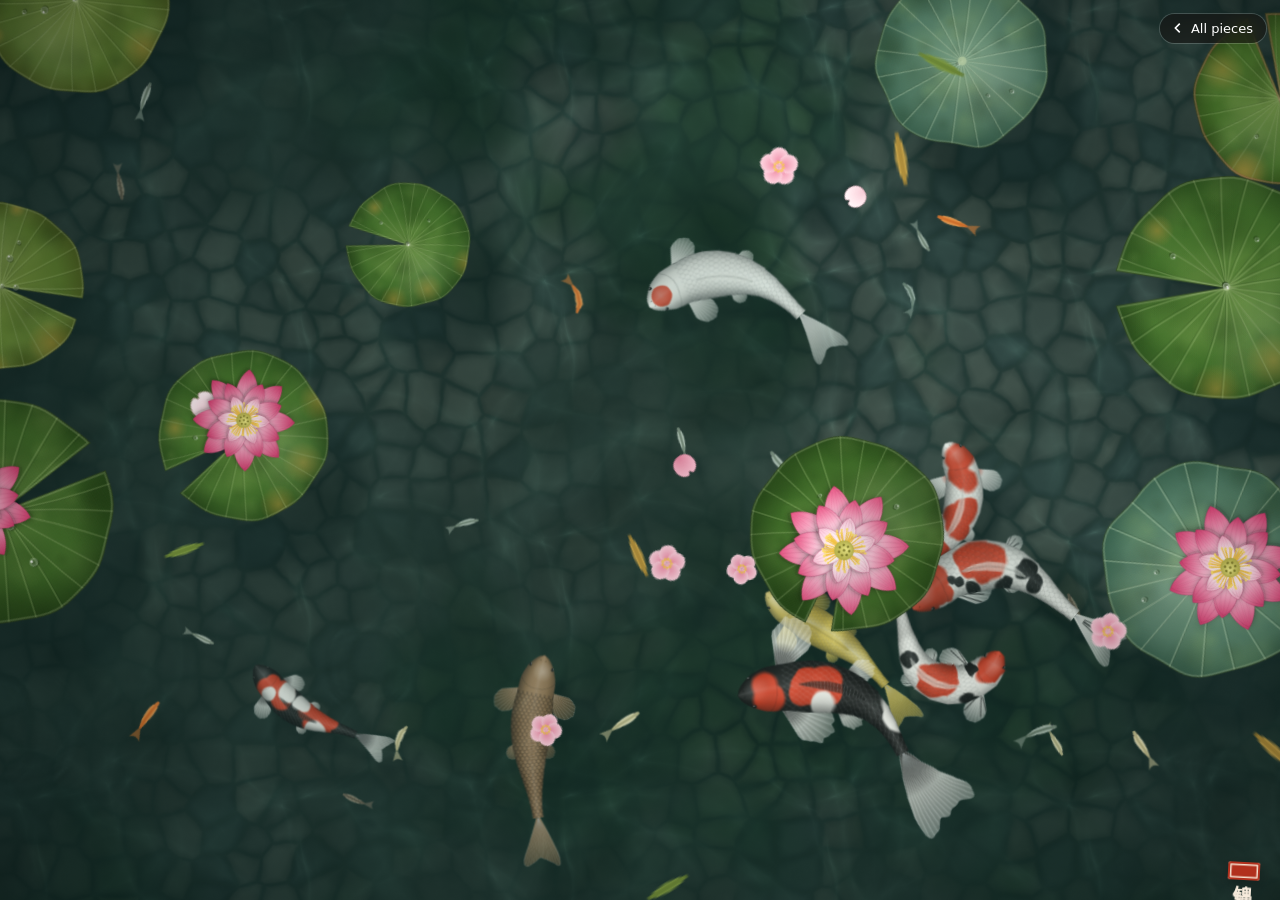
==== koi-pond/index.html @ 84ed0207 "Added koi pond Added in generated koi fish pond" ====
<!doctype html>
<html lang="en" data-style="real">
<head>
<meta charset="utf-8">
<meta name="viewport" content="width=device-width, initial-scale=1, viewport-fit=cover">
<meta name="theme-color" content="#0b2624">
<meta name="description" content="A procedurally generated, interactive top-down Chinese koi pond. Tap to feed the fish.">
<title>Koi Pond 锦鲤池</title>
<style>
  :root{
    --ui-bg: rgb(10 24 24 / .58);
    --ui-fg: #eef3ee;
    --ui-dim: rgb(238 243 238 / .62);
    --ui-line: rgb(255 255 255 / .14);
    --ui-chip: rgb(255 255 255 / .08);
    --accent: #e8573a;
    color-scheme: dark;
  }
  :root[data-style="ink"]{
    --ui-bg: rgb(246 239 224 / .74);
    --ui-fg: #2a2420;
    --ui-dim: rgb(42 36 32 / .6);
    --ui-line: rgb(60 40 20 / .18);
    --ui-chip: rgb(60 40 20 / .07);
    --accent: #b8321f;
    color-scheme: light;
  }
  *{ box-sizing:border-box; }
  html,body{ margin:0; height:100%; overflow:hidden; background:#0b2624; overscroll-behavior:none; }
  :root[data-style="ink"] body{ background:#efe7d6; }
  body{
    font:14px/1.4 ui-sans-serif, system-ui, -apple-system, "Segoe UI", Roboto, "Helvetica Neue", sans-serif;
    color:var(--ui-fg); -webkit-tap-highlight-color:transparent; user-select:none; -webkit-user-select:none;
  }
  #pond{ position:fixed; inset:0; width:100%; height:100%; display:block; touch-action:none; cursor:crosshair; }

  /* panel */
  #panel{
    position:fixed; z-index:3;
    right:max(16px, env(safe-area-inset-right)); bottom:calc(max(20px, env(safe-area-inset-bottom)) + 76px);
    width:min(300px, calc(100vw - 32px)); max-height:calc(100dvh - 120px); overflow:auto;
    padding:14px 16px 12px; border-radius:18px; border:1px solid var(--ui-line);
    background:var(--ui-bg); color:var(--ui-fg);
    backdrop-filter:blur(18px) saturate(1.3); -webkit-backdrop-filter:blur(18px) saturate(1.3);
    box-shadow:0 12px 40px rgb(0 0 0 / .28);
    transform-origin:bottom right; transition:opacity .25s, transform .25s, visibility 0s;
  }
  #panel:not(.open){ opacity:0; transform:translateY(10px) scale(.97); visibility:hidden; pointer-events:none; transition:opacity .25s, transform .25s, visibility 0s .25s; }
  @media (max-width:560px){
    #panel{ left:12px; right:12px; width:auto; bottom:calc(max(16px, env(safe-area-inset-bottom)) + 72px); }
  }
  .head{ display:flex; align-items:center; justify-content:space-between; margin-bottom:10px; }
  .title b{ font:600 18px/1 "Songti SC","STSong","Noto Serif SC","Noto Serif CJK SC",serif; letter-spacing:.08em; margin-right:8px; }
  .title span{ color:var(--ui-dim); font-size:12px; letter-spacing:.04em; text-transform:uppercase; }
  .x{ border:0; background:none; color:var(--ui-dim); font-size:22px; line-height:1; cursor:pointer; padding:4px 6px; }
  .seg{ display:grid; grid-template-columns:1fr 1fr; gap:4px; padding:3px; border-radius:11px; background:var(--ui-chip); margin-bottom:12px; }
  .seg button{ border:0; border-radius:8px; padding:7px 0; background:none; color:var(--ui-fg); font:inherit; font-weight:500; cursor:pointer; opacity:.7; }
  .seg button[aria-pressed="true"]{ background:var(--accent); color:#fff; opacity:1; }
  .rows label{ display:grid; grid-template-columns:1fr auto; align-items:center; column-gap:8px; margin:2px 0 8px; }
  .rows output{ font-variant-numeric:tabular-nums; color:var(--ui-dim); font-size:12px; }
  .rows input{ grid-column:1 / -1; width:100%; margin:4px 0 0; accent-color:var(--accent); height:22px; }
  .toggle{ display:flex; align-items:center; gap:8px; margin:4px 0 12px; cursor:pointer; }
  .toggle input{ accent-color:var(--accent); width:16px; height:16px; }
  .actions{ display:grid; grid-template-columns:repeat(3,1fr); gap:6px; }
  .actions button{ border:1px solid var(--ui-line); background:var(--ui-chip); color:var(--ui-fg); font:inherit; font-size:12.5px; border-radius:9px; padding:8px 4px; cursor:pointer; }
  .actions button:hover{ border-color:var(--accent); }
  .tip{ margin:10px 0 0; color:var(--ui-dim); font-size:12px; text-align:center; }

  /* hint */
  #hint{
    position:fixed; z-index:2; left:50%; top:max(18px, env(safe-area-inset-top)); transform:translateX(-50%);
    padding:9px 16px; border-radius:999px; background:var(--ui-bg); color:var(--ui-fg); border:1px solid var(--ui-line);
    backdrop-filter:blur(12px); -webkit-backdrop-filter:blur(12px); pointer-events:none; white-space:nowrap;
    font-size:13px; letter-spacing:.02em; transition:opacity 1.2s, transform 1.2s;
  }
  #hint.gone{ opacity:0; transform:translate(-50%,-8px); }

  /* seal stamp — doubles as the controls button */
  .seal{
    position:fixed; z-index:3; right:max(20px, env(safe-area-inset-right)); bottom:max(20px, env(safe-area-inset-bottom));
    writing-mode:vertical-rl; font:600 19px/1.05 "Songti SC","STSong","Noto Serif SC","Noto Serif CJK SC",serif;
    color:#f6eadb; background:#b1301d; padding:8px 6px; border:0; border-radius:3px; letter-spacing:.06em; cursor:pointer;
    box-shadow:inset 0 0 0 2px #b1301d, inset 0 0 0 3.5px #f2dccb, 0 4px 14px rgb(0 0 0 / .25);
    transform:rotate(3deg); transition:transform .25s, opacity .5s, box-shadow .25s;
  }
  .seal::before{ content:""; position:absolute; inset:-10px; }   /* larger tap target */
  .seal:hover{ transform:rotate(3deg) scale(1.06); }
  .seal:active{ transform:rotate(3deg) scale(.96); }
  .seal[aria-expanded="true"]{ transform:rotate(0deg) scale(1.04); box-shadow:inset 0 0 0 2px #b1301d, inset 0 0 0 3.5px #f2dccb, 0 0 0 3px rgb(242 220 203 / .35), 0 4px 14px rgb(0 0 0 / .3); }
  .seal:focus-visible{ outline:2px solid #f2dccb; outline-offset:4px; }
  :root[data-style="ink"] .seal{ box-shadow:inset 0 0 0 2px #b1301d, inset 0 0 0 3.5px #f2dccb, 0 2px 6px rgb(60 30 10 / .18); }
  body.zen:not(.awake) .seal{ opacity:.55; }
  @media (max-width:560px){ .seal{ right:max(16px, env(safe-area-inset-right)); bottom:max(16px, env(safe-area-inset-bottom)); } }
  .nogl{ position:fixed; inset:0; display:grid; place-items:center; padding:24px; text-align:center; color:#eef3ee; }
  @media (pointer: coarse){ .tip .keys{ display:none; } }
  @media (prefers-reduced-motion: reduce){ #panel, #hint{ transition:none; } }
</style>

<style>
.home-link{position:fixed;z-index:2147483000;top:calc(14px + env(safe-area-inset-top,0px));right:calc(14px + env(safe-area-inset-right,0px));
display:inline-flex;align-items:center;gap:6px;padding:7px 13px 8px 11px;border-radius:999px;font:500 13px/1 system-ui,-apple-system,"Segoe UI",sans-serif;
color:#fff;background:rgba(20,18,16,.55);-webkit-backdrop-filter:blur(8px);backdrop-filter:blur(8px);text-decoration:none;
box-shadow:0 0 0 1px rgba(255,255,255,.18);transition:opacity .4s,background .2s}
.home-link:hover{background:rgba(20,18,16,.78)}
.home-link:focus-visible{outline:2px solid #fff;outline-offset:2px}
body.zen:not(.awake) .home-link{opacity:0;pointer-events:none}
</style>
</head>
<body>
<a class="home-link" href="../index.html" aria-label="Back to all pieces"><svg width="14" height="14" viewBox="0 0 16 16" fill="none" stroke="currentColor" stroke-width="1.8" aria-hidden="true"><path d="M10 3 5 8l5 5"/></svg>All pieces</a>

<canvas id="pond" aria-label="Animated koi pond. Tap or click the water to feed the fish."></canvas>
<div id="hint" role="status">Tap the water to feed the koi</div>

<button class="seal" id="seal" aria-label="Pond settings" aria-expanded="false" aria-controls="panel" title="Pond settings">锦鲤</button>

<section id="panel" aria-label="Pond controls">
  <div class="head">
    <div class="title"><b>锦鲤池</b><span>Koi Pond</span></div>
    <button class="x" id="close" aria-label="Close settings">×</button>
  </div>
  <div class="seg" role="group" aria-label="Art style">
    <button data-style="real" aria-pressed="true">Realistic</button>
    <button data-style="ink" aria-pressed="false">Ink wash</button>
  </div>
  <div class="rows">
    <label><span>Koi</span><output id="o-koi"></output><input type="range" id="koi" min="1" max="20" step="1"></label>
    <label><span>Small fish</span><output id="o-fish"></output><input type="range" id="fish" min="0" max="60" step="1"></label>
    <label><span>Lily pads</span><output id="o-pads"></output><input type="range" id="pads" min="0" max="30" step="1"></label>
    <label><span>Lotus flowers</span><output id="o-lotus"></output><input type="range" id="lotus" min="0" max="12" step="1"></label>
    <label><span>Petals &amp; leaves</span><output id="o-petals"></output><input type="range" id="petals" min="0" max="50" step="1"></label>
  </div>
  <label class="toggle"><input type="checkbox" id="autofeed"><span>Auto-feed (display mode)</span></label>
  <div class="actions">
    <button id="reseed">New pond</button>
    <button id="full">Fullscreen</button>
    <button id="zen">Hide UI</button>
  </div>
  <p class="tip">Tap the water to feed · drag to scatter<span class="keys"> · keys: H hide, F fullscreen, S style</span></p>
</section>

<script type="module">
'use strict';
/* =====================================================================
   Koi Pond — procedural top-down koi pond.
   Rendering: WebGL2 (fish layer + surface layer FBOs, composited by a
   water shader with refraction, caustics, shadows and specular).
   All textures (koi skins, fins, lily pads, lotus, petals, food) are
   painted procedurally into a 2D canvas atlas at start-up — no external assets.
   ===================================================================== */

const TAU = Math.PI * 2;
const clamp = (v, a, b) => v < a ? a : v > b ? b : v;
const lerp = (a, b, t) => a + (b - a) * t;
const rnd = (a = 1, b) => b === undefined ? Math.random() * a : a + Math.random() * (b - a);
const rint = n => (Math.random() * n) | 0;
const wrapA = a => { a = (a + Math.PI) % TAU; if (a < 0) a += TAU; return a - Math.PI; };
function mulberry32(a) { return function () { a |= 0; a = a + 0x6D2B79F5 | 0; let t = Math.imul(a ^ a >>> 15, 1 | a); t = t + Math.imul(t ^ t >>> 7, 61 | t) ^ t; return ((t ^ t >>> 14) >>> 0) / 4294967296; }; }
const hexRgb = h => { h = h.replace('#', ''); return [parseInt(h.slice(0, 2), 16), parseInt(h.slice(2, 4), 16), parseInt(h.slice(4, 6), 16)]; };
const rgba = (h, a) => { const [r, g, b] = hexRgb(h); return `rgba(${r},${g},${b},${a})`; };
const shade = (h, f) => '#' + hexRgb(h).map(v => Math.round(clamp(f >= 0 ? v + (255 - v) * f : v * (1 + f), 0, 255)).toString(16).padStart(2, '0')).join('');

/* ---------------- settings ---------------- */
const KEY = 'koi-pond-v1';
const small = Math.min(innerWidth, innerHeight) < 640;
const defaults = { style: 'real', koi: small ? 5 : 8, fish: small ? 10 : 18, pads: small ? 6 : 10, lotus: small ? 2 : 4, petals: small ? 8 : 14, autofeed: false };
let S = { ...defaults };
try { Object.assign(S, JSON.parse(localStorage.getItem(KEY) || '{}')); } catch (e) {}
const save = () => { try { localStorage.setItem(KEY, JSON.stringify(S)); } catch (e) {} };
let pondSeed = (Math.random() * 1e9) | 0;

/* ---------------- WebGL2 ---------------- */
const canvas = document.getElementById('pond');
const gl = canvas.getContext('webgl2', { antialias: false, alpha: false, depth: false, stencil: false, premultipliedAlpha: false, powerPreference: 'high-performance' });
if (!gl) {
  document.body.insertAdjacentHTML('beforeend', '<div class="nogl">This koi pond needs WebGL2.<br>Please open it in a recent Chrome, Edge, Firefox or Safari.</div>');
  throw new Error('WebGL2 unavailable');
}
canvas.addEventListener('webglcontextlost', e => e.preventDefault());
canvas.addEventListener('webglcontextrestored', () => location.reload());

/* ---------------- world ---------------- */
let W = innerWidth, H = innerHeight, baseLen = 120, uScale = 1;
function computeScale() { const m = Math.min(W, H); baseLen = clamp(m * 0.19, 64, 250); uScale = clamp(m / 900, 0.45, 1.6); }
computeScale();

/* =====================================================================
   TEXTURE ATLAS (procedural painting)
   ===================================================================== */
const AT = 2048;
const atlasCv = document.createElement('canvas'); atlasCv.width = AT; atlasCv.height = AT;
const actx = atlasCv.getContext('2d');
let atlasDirty = true;
let shX = 0, shY = 0, shH = 0;
function alloc(w, h) {
  const P = 4;
  if (shX + w + P * 2 > AT) { shX = 0; shY += shH; shH = 0; }
  const r = { x: shX + P, y: shY + P, w, h };
  shX += w + P * 2; shH = Math.max(shH, h + P * 2);
  r.u0 = r.x / AT; r.v0 = r.y / AT; r.u1 = (r.x + w) / AT; r.v1 = (r.y + h) / AT;
  return r;
}
const BW = 320, BH = 100, PADX = 8, LEN = 304, HALF = 40, CY = 50;   // koi body texture
const TW = 160, TH = 120;   // tail
const PW = 80, PH = 80;     // pectoral
const DW = 160, DH = 40;    // dorsal
const MW = 64, MH = 20;     // small fish
const PAD = 256, LOT = 192, FOOD = 24, PET = 32;
const MAXKOI = 20;
const SL = { koi: [], minnow: [], pad: [], lotus: [], food: [], petal: [] };
for (let i = 0; i < MAXKOI; i++) SL.koi.push({ body: alloc(BW, BH) });
for (let i = 0; i < MAXKOI; i++) SL.koi[i].tail = alloc(TW, TH);
for (let i = 0; i < MAXKOI; i++) SL.koi[i].pec = alloc(PW, PH);
for (let i = 0; i < MAXKOI; i++) SL.koi[i].dorsal = alloc(DW, DH);
for (let i = 0; i < 6; i++) SL.pad.push(alloc(PAD, PAD));
for (let i = 0; i < 3; i++) SL.lotus.push(alloc(LOT, LOT));
for (let i = 0; i < 4; i++) SL.minnow.push(alloc(MW, MH));
for (let i = 0; i < 3; i++) SL.food.push(alloc(FOOD, FOOD));
for (let i = 0; i < 5; i++) SL.petal.push(alloc(PET, PET));

function tmp(w, h) { const c = document.createElement('canvas'); c.width = w; c.height = h; return [c, c.getContext('2d')]; }
function put(slot, c) { actx.clearRect(slot.x - 3, slot.y - 3, slot.w + 6, slot.h + 6); actx.drawImage(c, slot.x, slot.y); atlasDirty = true; }

/* ---- palettes ---- */
const COL = { white: '#f3eee5', hi: '#d6361a', hi2: '#e2522a', sumi: '#1a1715', gold: '#eaa92c', plat: '#e4e3dc', asagi: '#7893a8', chagoi: '#8a6742', yellow: '#efc843', orange: '#ec7f26' };
const INKC = { white: '#fffdf8', hi: '#c2361f', hi2: '#cd4c27', sumi: '#2a2624', gold: '#d29a3c', plat: '#fcf9f2', asagi: '#8b9aa5', chagoi: '#9a7a56', yellow: '#d9b54c', orange: '#d0752f' };

/* ---- koi body silhouette (top-down) ---- */
function hwProfile(u) {
  if (u <= 0) return 0; if (u >= 1) return 0.26;
  if (u < 0.2) { const t = u / 0.2; return 0.88 * Math.pow(Math.sin(t * Math.PI / 2), 0.62); }
  if (u < 0.38) { const t = (u - 0.2) / 0.18; return 0.88 + 0.12 * (t * t * (3 - 2 * t)); }
  const t = (u - 0.38) / 0.62; return 0.26 + 0.74 * Math.pow(0.5 + 0.5 * Math.cos(Math.PI * t), 0.95);
}
const BODY_PATH = (() => {
  const p = new Path2D(), n = 72;
  for (let i = 0; i <= n; i++) { const u = i / n, x = PADX + u * LEN, y = CY - hwProfile(u) * HALF; i ? p.lineTo(x, y) : p.moveTo(x, y); }
  for (let i = n; i >= 0; i--) { const u = i / n; p.lineTo(PADX + u * LEN, CY + hwProfile(u) * HALF); }
  p.closePath(); return p;
})();
const BODY_OUTLINE = (() => {   // open outline (no line across the tail root)
  const p = new Path2D(), n = 72;
  for (const s of [-1, 1]) for (let i = 0; i <= n * 0.97; i++) { const u = i / n, x = PADX + u * LEN, y = CY + s * hwProfile(u) * HALF; i ? p.lineTo(x, y) : p.moveTo(x, y); }
  return p;
})();

/* ---- koi varieties ---- */
function stepPatches(d, color, nMin, nMax) {
  const n = nMin + rint(nMax - nMin + 1);
  let u = rnd(0.02, 0.12);
  for (let i = 0; i < n; i++) {
    const len = rnd(0.12, 0.3), u1 = Math.min(0.92, u + len);
    if (u1 - u < 0.08) break;
    const vs = rnd(0.25, 0.75), cnt = Math.max(3, Math.round((u1 - u) * 45)), circles = [];
    for (let j = 0; j < cnt; j++) circles.push({ u: rnd(u + 0.03, u1 - 0.03), v: rnd(-vs, vs), r: rnd(0.05, 0.095) });
    d.patches.push({ c: color, edge: rnd(0.7, 0.86), circles });
    u = u1 + rnd(0.04, 0.15); if (u > 0.85) break;
  }
}
function spots(d, color, n, rMin, rMax, u0 = 0.22, u1 = 0.88) {
  for (let i = 0; i < n; i++) {
    const cu = rnd(u0, u1), cv = rnd(-0.8, 0.8), circles = [], k = 2 + rint(3);
    for (let j = 0; j < k; j++) circles.push({ u: cu + rnd(-0.03, 0.03), v: cv + rnd(-0.2, 0.2), r: rnd(rMin, rMax) });
    d.patches.push({ c: color, edge: 0.76, circles });
  }
}
const VARIETIES = [
  ['Kohaku', 5, d => { d.base = 'white'; stepPatches(d, 'hi', 2, 4); }],
  ['Taisho Sanke', 3.5, d => { d.base = 'white'; stepPatches(d, 'hi', 2, 3); spots(d, 'sumi', 3 + rint(4), 0.025, 0.05); d.fin.stripes = true; }],
  ['Showa', 3, d => { d.base = 'sumi'; stepPatches(d, 'hi', 2, 3); spots(d, 'white', 2 + rint(3), 0.045, 0.085); d.fin = { c: 'white', moto: true }; }],
  ['Tancho', 1.2, d => { d.base = 'white'; d.patches.push({ c: 'hi', edge: 0.9, circles: [{ u: 0.1, v: 0, r: rnd(0.06, 0.075) }] }); }],
  ['Ogon', 1.5, d => { d.base = 'gold'; d.metallic = true; d.fin.c = 'gold'; }],
  ['Platinum Ogon', 1.2, d => { d.base = 'plat'; d.metallic = true; d.fin.c = 'plat'; }],
  ['Yamabuki', 1, d => { d.base = 'yellow'; d.metallic = true; d.fin.c = 'yellow'; }],
  ['Asagi', 1.2, d => {
    d.base = 'asagi'; d.scales = 'net'; d.fin.c = 'hi';
    for (const s of [-1, 1]) d.patches.push({ c: 'hi', edge: 0.7, circles: Array.from({ length: 9 }, () => ({ u: rnd(0.15, 0.9), v: s * rnd(0.9, 1.15), r: rnd(0.04, 0.07) })).concat([{ u: 0.08, v: s * 0.85, r: 0.05 }]) });
  }],
  ['Chagoi', 1, d => { d.base = 'chagoi'; d.scales = 'net'; d.fin.c = 'chagoi'; }],
  ['Kujaku', 1.2, d => { d.base = 'plat'; d.metallic = true; d.scales = 'net'; stepPatches(d, 'orange', 2, 3); d.fin.c = 'plat'; }],
  ['Benigoi', 0.8, d => { d.base = 'hi2'; d.fin.c = 'hi2'; }],
  ['Shiro Utsuri', 0.8, d => { d.base = 'sumi'; spots(d, 'white', 4 + rint(3), 0.06, 0.1, 0.05, 0.9); d.fin = { c: 'white', moto: true }; }],
  ['Hi Utsuri', 0.7, d => { d.base = 'sumi'; spots(d, 'hi2', 4 + rint(3), 0.06, 0.1, 0.05, 0.9); d.fin = { c: 'hi2', moto: true }; }],
  ['Kumonryu', 0.6, d => { d.base = 'sumi'; d.scales = 'doitsu'; spots(d, 'white', 5, 0.05, 0.09, 0.05, 0.9); d.fin = { c: 'white', moto: true }; }],
  ['Ochiba', 0.6, d => { d.base = 'asagi'; d.scales = 'net'; spots(d, 'chagoi', 3, 0.06, 0.09, 0.1, 0.85); d.fin.c = 'asagi'; }],
];
function makeDesc() {
  const total = VARIETIES.reduce((s, v) => s + v[1], 0);
  let r = Math.random() * total, vt = VARIETIES[0];
  for (const v of VARIETIES) { r -= v[1]; if (r <= 0) { vt = v; break; } }
  const d = { name: vt[0], base: 'white', patches: [], scales: 'normal', metallic: false, fin: { c: 'white' }, butterfly: Math.random() < 0.22, seed: (Math.random() * 1e9) | 0 };
  vt[2](d);
  if (d.scales === 'normal' && Math.random() < 0.18) d.scales = 'doitsu';
  // tail root colour follows the patch nearest the tail
  for (const p of d.patches) if (p.c !== 'white' && p.circles.some(c => c.u > 0.86)) d.fin.root = p.c;
  return d;
}

/* ---- koi painters ---- */
function drawPatches(x, d, C, ink) {
  for (const p of d.patches) {
    const col = C[p.c];
    for (const c of p.circles) {
      const cx = PADX + c.u * LEN, cy = CY + c.v * HALF, r = c.r * LEN;
      const g = x.createRadialGradient(cx, cy, 0, cx, cy, r);
      if (!ink) { g.addColorStop(0, col); g.addColorStop(p.edge, col); g.addColorStop(1, rgba(col, 0)); }
      else { g.addColorStop(0, rgba(col, 0.9)); g.addColorStop(0.55, rgba(col, 0.78)); g.addColorStop(1, rgba(col, 0)); }
      x.fillStyle = g; x.beginPath(); x.arc(cx, cy, r, 0, TAU); x.fill();
    }
    if (!ink && p.c !== 'white') {   // inner depth of colour
      for (const c of p.circles) {
        const cx = PADX + c.u * LEN, cy = CY + c.v * HALF, r = c.r * LEN * 0.6;
        const g = x.createRadialGradient(cx, cy, 0, cx, cy, r);
        g.addColorStop(0, rgba(shade(col, -0.12), 0.35)); g.addColorStop(1, rgba(shade(col, -0.12), 0));
        x.fillStyle = g; x.beginPath(); x.arc(cx, cy, r, 0, TAU); x.fill();
      }
    }
  }
}
function drawScales(x, d, rng) {
  const s = 8.6;
  if (d.scales === 'doitsu') {
    for (let u = 0.27; u < 0.9; u += 0.058) {
      const px = PADX + u * LEN, hw = hwProfile(u) * HALF;
      for (const vy of [0, -0.72, 0.72]) {
        const r = vy ? 4.5 : 6.5;
        x.beginPath(); x.ellipse(px, CY + vy * hw, r * 1.15, r * 0.85, 0, 0, TAU);
        x.fillStyle = 'rgba(255,255,255,.07)'; x.fill();
        x.lineWidth = 1.1; x.strokeStyle = 'rgba(0,0,0,.28)'; x.stroke();
      }
    }
    return;
  }
  const net = d.scales === 'net';
  let col = 0;
  for (let px = PADX + 0.24 * LEN; px < PADX + LEN + s; px += s * 0.72, col++) {
    const off = (col & 1) * s * 0.5;
    for (let py = CY - HALF - s + off; py < CY + HALF + s; py += s) {
      if (net) {
        x.lineWidth = 2.2; x.strokeStyle = d.base === 'chagoi' ? 'rgba(40,22,8,.32)' : 'rgba(18,32,48,.42)';
      } else { x.lineWidth = 0.9; x.strokeStyle = d.base === 'sumi' ? 'rgba(255,255,255,.08)' : 'rgba(0,0,0,.13)'; }
      x.beginPath(); x.arc(px, py, s * 0.62, -Math.PI * 0.55, Math.PI * 0.55); x.stroke();
      x.lineWidth = 0.8; x.strokeStyle = d.metallic ? 'rgba(255,255,255,.3)' : 'rgba(255,255,255,.14)';
      x.beginPath(); x.arc(px - 1.3, py, s * 0.6, -1.25, -0.15); x.stroke();
    }
  }
}
function shadeColumns(x, ink) {
  for (let px = 0; px < BW; px += 2) {
    const u = clamp((px - PADX) / LEN, 0.001, 1), hw = Math.max(1, hwProfile(u) * HALF);
    const g = x.createLinearGradient(0, CY - hw, 0, CY + hw);
    if (!ink) {
      g.addColorStop(0, 'rgba(0,0,0,.36)'); g.addColorStop(0.18, 'rgba(0,0,0,.1)');
      g.addColorStop(0.4, 'rgba(255,255,255,.07)'); g.addColorStop(0.48, 'rgba(255,255,255,.13)'); g.addColorStop(0.58, 'rgba(255,255,255,.05)');
      g.addColorStop(0.8, 'rgba(0,0,0,.14)'); g.addColorStop(1, 'rgba(0,0,0,.5)');
    } else {
      g.addColorStop(0, 'rgba(60,50,40,.2)'); g.addColorStop(0.22, 'rgba(60,50,40,0)'); g.addColorStop(0.78, 'rgba(60,50,40,0)'); g.addColorStop(1, 'rgba(60,50,40,.24)');
    }
    x.fillStyle = g; x.fillRect(px, CY - hw, 2, hw * 2);
  }
}
function paintBody(d, ink) {
  const [c, x] = tmp(BW, BH), C = ink ? INKC : COL, base = C[d.base], rng = mulberry32(d.seed);
  if (d.metallic && !ink) {
    const g = x.createLinearGradient(PADX, 0, PADX + LEN, 0);
    g.addColorStop(0, shade(base, 0.28)); g.addColorStop(0.35, base); g.addColorStop(0.7, shade(base, 0.12)); g.addColorStop(1, shade(base, -0.12));
    x.fillStyle = g;
  } else x.fillStyle = base;
  x.fillRect(0, 0, BW, BH);
  if (ink && d.base === 'sumi') {   // ink wash variation in black koi
    for (let i = 0; i < 16; i++) {
      const cx = rng() * BW, cy = CY + (rng() - 0.5) * 40, r = 10 + rng() * 26, g = x.createRadialGradient(cx, cy, 0, cx, cy, r);
      g.addColorStop(0, 'rgba(110,100,92,.32)'); g.addColorStop(1, 'rgba(110,100,92,0)'); x.fillStyle = g; x.fillRect(cx - r, cy - r, r * 2, r * 2);
    }
  }
  drawPatches(x, d, C, ink);
  if (!ink) drawScales(x, d, rng);
  else {   // sparse brush scales
    x.lineWidth = 0.9;
    for (let u = 0.3; u < 0.86; u += 0.05) for (let v = -0.5; v <= 0.5; v += 0.33) {
      if (rng() < 0.45) continue;
      const px = PADX + u * LEN, py = CY + (v + ((u * 20 | 0) & 1) * 0.16) * hwProfile(u) * HALF;
      x.strokeStyle = d.base === 'sumi' ? 'rgba(255,250,240,.16)' : 'rgba(35,30,28,.26)';
      x.beginPath(); x.arc(px, py, 4.6, -1.5, 1.5); x.stroke();
    }
    for (let i = 0; i < 260; i++) {   // pigment granulation
      x.fillStyle = `rgba(30,24,20,${0.03 + rng() * 0.05})`; x.fillRect(PADX + rng() * LEN, CY + (rng() - 0.5) * 70, 1, 1);
    }
  }
  shadeColumns(x, ink);
  // head details
  const hx = PADX + 0.1 * LEN;
  if (!ink) {
    let g = x.createRadialGradient(hx, CY - 5, 0, hx, CY - 5, 20);
    g.addColorStop(0, `rgba(255,255,255,${d.base === 'sumi' ? 0.14 : 0.26})`); g.addColorStop(1, 'rgba(255,255,255,0)');
    x.fillStyle = g; x.fillRect(hx - 22, CY - 27, 44, 44);
    if (d.metallic) {
      g = x.createLinearGradient(0, CY - 16, 0, CY + 16);
      g.addColorStop(0, 'rgba(255,255,255,0)'); g.addColorStop(0.42, 'rgba(255,255,255,.28)'); g.addColorStop(0.5, 'rgba(255,255,255,.4)'); g.addColorStop(0.58, 'rgba(255,255,255,.2)'); g.addColorStop(1, 'rgba(255,255,255,0)');
      x.fillStyle = g; x.fillRect(PADX + 0.05 * LEN, CY - 16, 0.75 * LEN, 32);
    }
    x.strokeStyle = 'rgba(0,0,0,.2)'; x.lineWidth = 1.3;
    x.beginPath(); x.ellipse(PADX + 0.135 * LEN, CY, 0.075 * LEN, hwProfile(0.21) * HALF * 0.98, 0, -1.25, 1.25); x.stroke();
    x.fillStyle = 'rgba(0,0,0,.35)';
    for (const s of [-1, 1]) { x.beginPath(); x.ellipse(PADX + 0.035 * LEN, CY + s * 5, 1.4, 1.1, 0, 0, TAU); x.fill(); }
  } else {
    x.strokeStyle = d.base === 'sumi' ? 'rgba(255,250,240,.35)' : 'rgba(30,25,22,.6)'; x.lineWidth = 1.5;
    x.beginPath(); x.ellipse(PADX + 0.135 * LEN, CY, 0.075 * LEN, hwProfile(0.21) * HALF * 0.95, 0, -1.1, 1.1); x.stroke();
  }
  // mask to silhouette
  x.globalCompositeOperation = 'destination-in'; x.fillStyle = '#000'; x.fill(BODY_PATH);
  x.globalCompositeOperation = 'source-atop';
  x.lineJoin = 'round';
  if (!ink) { x.strokeStyle = 'rgba(0,0,0,.32)'; x.lineWidth = 2; x.stroke(BODY_OUTLINE); }
  x.globalCompositeOperation = 'source-over';
  if (ink) { x.strokeStyle = 'rgba(28,23,20,.85)'; x.lineWidth = 2.3; x.stroke(BODY_OUTLINE); x.strokeStyle = 'rgba(28,23,20,.25)'; x.lineWidth = 4; x.stroke(BODY_OUTLINE); }
  // eyes
  const eu = 0.075, ex = PADX + eu * LEN, ey = hwProfile(eu) * HALF - 2.4;
  for (const s of [-1, 1]) {
    x.fillStyle = ink ? '#1c1816' : '#120f0d';
    x.beginPath(); x.ellipse(ex, CY + s * ey, ink ? 2.4 : 3.3, ink ? 2.4 : 2.5, 0, 0, TAU); x.fill();
    if (!ink) { x.fillStyle = 'rgba(255,255,255,.75)'; x.beginPath(); x.arc(ex - 1, CY + s * ey - 0.8, 0.85, 0, TAU); x.fill(); }
  }
  return c;
}
function fanPath(rx, ry, len, halfAng, fork, ruffle, seed, paddle) {
  const p = new Path2D(), n = 48, ph = (seed % 1000) / 100;
  p.moveTo(rx, ry - 5);
  for (let i = 0; i <= n; i++) {
    const a = -halfAng + 2 * halfAng * i / n, s = Math.abs(a) / halfAng;
    let R = paddle ? len * (1 - 0.38 * s * s) : len * (1 - fork + fork * Math.pow(s, 1.3)) * (1 - 0.28 * Math.pow(s, 10));
    R *= 1 + ruffle * Math.sin(a * 23 + ph) + ruffle * 0.6 * Math.sin(a * 41 + ph * 2);
    p.lineTo(rx + Math.cos(a) * R, ry + Math.sin(a) * R);
  }
  p.lineTo(rx, ry + 5); p.closePath(); return p;
}
function paintFin(x, path, rx, ry, len, halfAng, d, ink, rays, rng) {
  const C = ink ? INKC : COL, fin = d.fin, col = C[fin.c] || C.white, rootC = fin.root ? C[fin.root] : col;
  if (!ink) {
    const g = x.createRadialGradient(rx, ry, 0, rx, ry, len);
    g.addColorStop(0, rgba(rootC, 0.95)); g.addColorStop(0.3, rgba(col, 0.82)); g.addColorStop(0.75, rgba(col, 0.55)); g.addColorStop(1, rgba(col, 0.34));
    x.fillStyle = g; x.fill(path);
    x.save(); x.clip(path);
    if (fin.moto) {
      const g2 = x.createRadialGradient(rx, ry, 0, rx, ry, len * 0.5);
      g2.addColorStop(0, rgba(COL.sumi, 0.92)); g2.addColorStop(0.6, rgba(COL.sumi, 0.55)); g2.addColorStop(1, rgba(COL.sumi, 0));
      x.fillStyle = g2; x.fillRect(0, 0, x.canvas.width, x.canvas.height);
    }
    for (let i = 0; i < rays; i++) {
      const a = -halfAng * 1.15 + (i + 0.5) / rays * halfAng * 2.3, a2 = a + halfAng / rays;
      x.strokeStyle = 'rgba(255,255,255,.24)'; x.lineWidth = 1.1;
      x.beginPath(); x.moveTo(rx, ry); x.lineTo(rx + Math.cos(a) * len * 1.1, ry + Math.sin(a) * len * 1.1); x.stroke();
      x.strokeStyle = 'rgba(0,0,0,.07)'; x.lineWidth = 2.2;
      x.beginPath(); x.moveTo(rx, ry); x.lineTo(rx + Math.cos(a2) * len * 1.1, ry + Math.sin(a2) * len * 1.1); x.stroke();
    }
    if (fin.stripes) {
      for (let i = 0; i < 4; i++) {
        const a = -halfAng + rng() * halfAng * 2;
        x.strokeStyle = rgba(COL.sumi, 0.72); x.lineWidth = 2.6;
        x.beginPath(); x.moveTo(rx + Math.cos(a) * len * 0.15, ry + Math.sin(a) * len * 0.15); x.lineTo(rx + Math.cos(a) * len * 0.8, ry + Math.sin(a) * len * 0.8); x.stroke();
      }
    }
    x.restore();
    x.strokeStyle = 'rgba(255,255,255,.28)'; x.lineWidth = 1; x.stroke(path);
  } else {
    const tint = (fin.c === 'white' || fin.c === 'plat') ? '#5a524c' : col;
    const g = x.createRadialGradient(rx, ry, 0, rx, ry, len);
    g.addColorStop(0, rgba(fin.root ? C[fin.root] : tint, 0.4)); g.addColorStop(1, rgba(tint, 0.06));
    x.fillStyle = g; x.fill(path);
    x.save(); x.clip(path);
    if (fin.moto) { const g2 = x.createRadialGradient(rx, ry, 0, rx, ry, len * 0.45); g2.addColorStop(0, 'rgba(30,26,24,.85)'); g2.addColorStop(1, 'rgba(30,26,24,0)'); x.fillStyle = g2; x.fillRect(0, 0, x.canvas.width, x.canvas.height); }
    x.strokeStyle = 'rgba(30,25,22,.3)'; x.lineWidth = 0.8;
    for (let i = 0; i < rays; i += 1) {
      if (rng() < 0.35) continue;
      const a = -halfAng + (i + 0.5) / rays * halfAng * 2;
      x.beginPath(); x.moveTo(rx + Math.cos(a) * len * 0.1, ry + Math.sin(a) * len * 0.1); x.lineTo(rx + Math.cos(a) * len * (0.7 + rng() * 0.3), ry + Math.sin(a) * len * (0.7 + rng() * 0.3)); x.stroke();
    }
    x.restore();
    x.strokeStyle = 'rgba(30,25,22,.6)'; x.lineWidth = 1.2; x.stroke(path);
  }
}
function paintKoi(k) {
  const ink = S.style === 'ink', d = k.desc, s = k.slot, rng = mulberry32(d.seed + 7);
  put(s.body, paintBody(d, ink));
  let [c, x] = tmp(TW, TH);
  paintFin(x, fanPath(4, TH / 2, 150, 0.42, d.butterfly ? 0.16 : 0.3, d.butterfly ? 0.035 : 0.012, d.seed, false), 4, TH / 2, 150, 0.42, d, ink, 18, rng);
  put(s.tail, c);
  [c, x] = tmp(PW, PH);
  paintFin(x, fanPath(4, PH / 2, 72, 0.6, 0, d.butterfly ? 0.03 : 0.01, d.seed + 3, true), 4, PH / 2, 72, 0.6, d, ink, 11, rng);
  put(s.pec, c);
  [c, x] = tmp(DW, DH);
  const p = new Path2D();
  p.moveTo(4, 20); p.bezierCurveTo(50, 9, 130, 11, 156, 20); p.bezierCurveTo(130, 29, 50, 31, 4, 20); p.closePath();
  const C = ink ? INKC : COL, fc = C[d.fin.c] || C.white;
  if (!ink) {
    x.fillStyle = rgba(d.base === 'sumi' ? COL.sumi : fc, 0.6); x.fill(p);
    x.save(); x.clip(p); x.strokeStyle = 'rgba(255,255,255,.22)'; x.lineWidth = 1;
    for (let i = 8; i < 156; i += 7) { x.beginPath(); x.moveTo(i, 8); x.lineTo(i + 6, 32); x.stroke(); }
    x.restore(); x.strokeStyle = 'rgba(0,0,0,.3)'; x.lineWidth = 1.4; x.beginPath(); x.moveTo(6, 20); x.lineTo(150, 20); x.stroke();
  } else {
    x.fillStyle = 'rgba(40,34,30,.12)'; x.fill(p);
    x.strokeStyle = 'rgba(30,25,22,.55)'; x.lineWidth = 1.2; x.beginPath(); x.moveTo(6, 20); x.bezierCurveTo(60, 17, 120, 18, 150, 20); x.stroke();
  }
  put(s.dorsal, c);
}

/* ---- small fish ---- */
function paintMinnow(type, ink) {
  const [c, x] = tmp(MW, MH), cy = MH / 2, body = new Path2D(), n = 30;
  for (let i = 0; i <= n; i++) { const u = i / n, hw = 5.4 * Math.pow(Math.sin(Math.PI * (u * 0.9 + 0.04)), 0.7) * (u < 0.3 ? 1 : 1 - (u - 0.3) * 0.5); const px = 2 + u * 44; i ? body.lineTo(px, cy - hw) : body.moveTo(px, cy - hw); }
  for (let i = n; i >= 0; i--) { const u = i / n, hw = 5.4 * Math.pow(Math.sin(Math.PI * (u * 0.9 + 0.04)), 0.7) * (u < 0.3 ? 1 : 1 - (u - 0.3) * 0.5); body.lineTo(2 + u * 44, cy + hw); }
  body.closePath();
  const tail = new Path2D(); tail.moveTo(43, cy); tail.lineTo(62, cy - 7.5); tail.quadraticCurveTo(55, cy, 62, cy + 7.5); tail.closePath();
  const pals = [['#9aa596', '#4c5844', '#d3d9cc'], ['#f07a22', '#d45a14', '#f9b46a'], ['#e3d49c', '#a59a6a', '#f2ead0'], ['#7b6a55', '#3f3326', '#a89a84']];
  const [mid, back, edge] = pals[type];
  if (!ink) {
    x.fillStyle = rgba(mid, 0.55); x.fill(tail);
    const g = x.createLinearGradient(0, cy - 6, 0, cy + 6);
    g.addColorStop(0, edge); g.addColorStop(0.35, mid); g.addColorStop(0.5, back); g.addColorStop(0.65, mid); g.addColorStop(1, edge);
    x.fillStyle = g; x.fill(body);
    if (type === 3) { x.fillStyle = 'rgba(30,20,10,.5)'; for (let i = 0; i < 9; i++) { x.beginPath(); x.arc(10 + i * 3.8, cy + (i % 2 ? 2 : -2), 1, 0, TAU); x.fill(); } }
    x.fillStyle = '#111'; for (const s of [-1, 1]) { x.beginPath(); x.arc(7.5, cy + s * 3.4, 1.15, 0, TAU); x.fill(); }
  } else {
    const ink2 = type === 1 ? 'rgba(196,64,34,.82)' : type === 2 ? 'rgba(70,62,56,.35)' : 'rgba(34,30,28,.82)';
    x.fillStyle = ink2; x.fill(body);
    x.strokeStyle = ink2; x.lineWidth = 1; x.stroke(tail);
    x.fillStyle = type === 2 ? 'rgba(70,62,56,.25)' : 'rgba(34,30,28,.4)'; x.fill(tail);
    x.fillStyle = '#111'; for (const s of [-1, 1]) { x.beginPath(); x.arc(7.5, cy + s * 3.2, 1.2, 0, TAU); x.fill(); }
  }
  return c;
}

/* ---- lily pads & lotus leaves ---- */
function padPath(cx, cy, R, notch, rng) {
  const p = new Path2D(), nh = notch ? 0.1 + rng() * 0.06 : 0, n = 96, ph = [rng() * 6, rng() * 6, rng() * 6];
  if (notch) p.moveTo(cx + R * 0.05, cy);
  for (let i = 0; i <= n; i++) {
    const a = nh + (TAU - 2 * nh) * i / n;
    const r = R * (1 + 0.012 * Math.sin(a * 5 + ph[0]) + 0.008 * Math.sin(a * 11 + ph[1]) + (notch ? 0 : 0.022 * Math.sin(a * 7 + ph[2])));
    const px = cx + Math.cos(a) * r, py = cy + Math.sin(a) * r;
    (i === 0 && !notch) ? p.moveTo(px, py) : p.lineTo(px, py);
  }
  p.closePath(); return { p, nh };
}
function blob(x, cx, cy, r, col) { const g = x.createRadialGradient(cx, cy, 0, cx, cy, r); g.addColorStop(0, col); g.addColorStop(1, col.replace(/[\d.]+\)$/, '0)')); x.fillStyle = g; x.fillRect(cx - r, cy - r, r * 2, r * 2); }
function paintPad(v, ink) {
  const [c, x] = tmp(PAD, PAD), cx = 128, cy = 128, R = 118, rng = mulberry32(pondSeed + v * 101);
  const lotus = v >= 4, { p, nh } = padPath(cx, cy, R, !lotus, rng);
  const veins = (n, curve) => {
    const out = [];
    for (let i = 0; i < n; i++) {
      const a = nh + (TAU - 2 * nh) * (i + 0.5) / n, b = a + (rng() - 0.5) * curve;
      out.push([cx + Math.cos(a) * R * 1.02, cy + Math.sin(a) * R * 1.02, cx + Math.cos(b) * R * 0.5, cy + Math.sin(b) * R * 0.5]);
    }
    return out;
  };
  if (!ink) {
    const pals = [['#64913f', '#45742d', '#2f5520'], ['#6e9842', '#4c7b2d', '#3a5e20'], ['#5a823b', '#3d6727', '#2a4b1b'], ['#7d9b45', '#5d7f31', '#4c6123'], ['#76a083', '#557f68', '#3d6551'], ['#6b9779', '#4b775f', '#355a46']][v];
    const g = x.createRadialGradient(cx - 12, cy - 14, 4, cx, cy, R);
    g.addColorStop(0, pals[0]); g.addColorStop(0.72, pals[1]); g.addColorStop(1, pals[2]);
    x.fillStyle = g; x.fill(p);
    x.globalCompositeOperation = 'source-atop';
    for (let i = 0; i < 70; i++) { const a = rng() * TAU, r = Math.sqrt(rng()) * R; blob(x, cx + Math.cos(a) * r, cy + Math.sin(a) * r, 8 + rng() * 26, rng() < 0.5 ? 'rgba(175,205,115,.10)' : 'rgba(18,38,10,.13)'); }
    if (v === 3 || (!lotus && rng() < 0.3)) for (let i = 0; i < 4; i++) { const a = rng() * TAU, r = R * (0.75 + rng() * 0.25); blob(x, cx + Math.cos(a) * r, cy + Math.sin(a) * r, 12 + rng() * 22, 'rgba(178,150,62,.55)'); }
    const vs = veins(lotus ? 20 : 24, lotus ? 0.04 : 0.25);
    for (const [ex, ey, qx, qy] of vs) {
      x.strokeStyle = lotus ? 'rgba(210,235,200,.32)' : 'rgba(205,230,160,.22)'; x.lineWidth = 1.7;
      x.beginPath(); x.moveTo(cx, cy); x.quadraticCurveTo(qx, qy, ex, ey); x.stroke();
      x.strokeStyle = 'rgba(15,35,10,.14)'; x.lineWidth = 1;
      x.beginPath(); x.moveTo(cx + 1.5, cy + 1.5); x.quadraticCurveTo(qx + 1.5, qy + 1.5, ex + 1.5, ey + 1.5); x.stroke();
    }
    if (lotus) {
      blob(x, cx, cy, R * 0.55, 'rgba(200,225,190,.18)');
      x.fillStyle = 'rgba(190,215,170,.8)'; x.beginPath(); x.arc(cx, cy, 6, 0, TAU); x.fill();
    } else { x.fillStyle = 'rgba(190,215,140,.5)'; x.beginPath(); x.arc(cx, cy, 3, 0, TAU); x.fill(); }
    if (v === 1) { x.strokeStyle = 'rgba(150,55,40,.4)'; x.lineWidth = 7; x.stroke(p); }
    x.strokeStyle = 'rgba(225,240,185,.2)'; x.lineWidth = 6; x.stroke(p);
    x.strokeStyle = 'rgba(15,32,8,.55)'; x.lineWidth = 2; x.stroke(p);
    blob(x, cx - 40, cy - 46, 70, 'rgba(255,255,255,.10)');
    x.globalCompositeOperation = 'source-over';
    const drops = 2 + ((rng() * 5) | 0);
    for (let i = 0; i < drops; i++) {
      const a = rng() * TAU, r = rng() * R * 0.7, dx = cx + Math.cos(a) * r, dy = cy + Math.sin(a) * r, dr = 2 + rng() * 3.2;
      x.fillStyle = 'rgba(10,30,5,.28)'; x.beginPath(); x.ellipse(dx + 1.2, dy + 1.6, dr, dr * 0.9, 0, 0, TAU); x.fill();
      const g2 = x.createRadialGradient(dx, dy, 0, dx, dy, dr); g2.addColorStop(0, 'rgba(230,245,225,.06)'); g2.addColorStop(1, 'rgba(230,245,225,.35)');
      x.fillStyle = g2; x.beginPath(); x.arc(dx, dy, dr, 0, TAU); x.fill();
      x.fillStyle = 'rgba(255,255,255,.9)'; x.beginPath(); x.arc(dx - dr * 0.35, dy - dr * 0.35, dr * 0.28, 0, TAU); x.fill();
    }
  } else {
    x.fillStyle = lotus ? 'rgba(48,56,46,.55)' : 'rgba(78,92,68,.34)'; x.fill(p);
    x.globalCompositeOperation = 'source-atop';
    for (let i = 0; i < 9; i++) { const a = rng() * TAU, r = rng() * R * 0.8; blob(x, cx + Math.cos(a) * r, cy + Math.sin(a) * r, 30 + rng() * 70, rng() < 0.6 ? (lotus ? 'rgba(25,28,24,.42)' : 'rgba(35,45,32,.34)') : 'rgba(110,130,95,.22)'); }
    blob(x, cx + (rng() - 0.5) * 80, cy + (rng() - 0.5) * 80, 90, 'rgba(250,245,232,.28)');
    for (let i = 0; i < 400; i++) { x.fillStyle = `rgba(20,20,18,${rng() * 0.08})`; x.fillRect(rng() * PAD, rng() * PAD, 1.4, 1.4); }
    x.globalCompositeOperation = 'destination-out';
    x.strokeStyle = 'rgba(0,0,0,.3)'; x.lineWidth = lotus ? 2.2 : 1.5;
    for (const [ex, ey, qx, qy] of veins(lotus ? 12 : 13, 0.5)) { x.beginPath(); x.moveTo(cx, cy); x.quadraticCurveTo(qx, qy, ex, ey); x.stroke(); }
    x.globalCompositeOperation = 'source-over';
    x.save(); x.setLineDash([60 + rng() * 80, 20 + rng() * 40]); x.lineDashOffset = rng() * 100;
    x.strokeStyle = 'rgba(28,30,26,.6)'; x.lineWidth = 1.6; x.stroke(p); x.restore();
  }
  return c;
}
function petal(x, len, wid, c0, c1, c2, ink) {
  const p = new Path2D(); p.moveTo(0, 0);
  p.bezierCurveTo(len * 0.25, -wid, len * 0.8, -wid * 0.85, len, 0); p.bezierCurveTo(len * 0.8, wid * 0.85, len * 0.25, wid, 0, 0);
  if (!ink) {
    const g = x.createLinearGradient(0, 0, len, 0); g.addColorStop(0, c0); g.addColorStop(0.55, c1); g.addColorStop(1, c2);
    x.fillStyle = g; x.fill(p);
    const sb = x.shadowBlur; x.shadowBlur = 0;
    x.strokeStyle = 'rgba(190,60,110,.18)'; x.lineWidth = 0.8;
    for (let j = -1; j <= 1; j++) { x.beginPath(); x.moveTo(len * 0.1, 0); x.quadraticCurveTo(len * 0.5, j * wid * 0.5, len * 0.92, j * wid * 0.15); x.stroke(); }
    x.strokeStyle = 'rgba(170,40,90,.32)'; x.lineWidth = 1; x.stroke(p);
    x.shadowBlur = sb;
  } else {
    const g = x.createLinearGradient(0, 0, len, 0); g.addColorStop(0, 'rgba(255,255,255,0)'); g.addColorStop(0.5, 'rgba(220,120,140,.18)'); g.addColorStop(1, 'rgba(208,72,108,.55)');
    x.fillStyle = g; x.fill(p); x.strokeStyle = 'rgba(55,38,38,.72)'; x.lineWidth = 1.1; x.stroke(p);
  }
}
function paintLotus(v, ink) {
  const [c, x] = tmp(LOT, LOT), rng = mulberry32(pondSeed + 900 + v);
  const tips = ['#e0507e', '#efa9c0', '#d23a6c'][v], mids = ['#f6c0d2', '#fbe3ea', '#f3a9c2'][v];
  x.translate(LOT / 2, LOT / 2);
  if (!ink) { x.shadowColor = 'rgba(0,0,0,.3)'; x.shadowBlur = 8; x.shadowOffsetX = 2; x.shadowOffsetY = 3; }
  const r0 = rng() * TAU;
  for (let i = 0; i < 8; i++) { x.save(); x.rotate(r0 + i * TAU / 8 + (rng() - 0.5) * 0.15); petal(x, 86, 27, '#fff7f8', mids, tips, ink); x.restore(); }
  for (let i = 0; i < 8; i++) { x.save(); x.rotate(r0 + TAU / 16 + i * TAU / 8 + (rng() - 0.5) * 0.15); petal(x, 68, 23, '#fffafa', mids, tips, ink); x.restore(); }
  for (let i = 0; i < 6; i++) { x.save(); x.rotate(r0 + i * TAU / 6 + 0.3); petal(x, 44, 16, '#ffffff', '#fde9ef', mids, ink); x.restore(); }
  x.shadowBlur = 0; x.shadowOffsetX = x.shadowOffsetY = 0;
  for (let i = 0; i < 48; i++) {
    const a = rng() * TAU, r1 = 23 + rng() * 6;
    x.strokeStyle = ink ? 'rgba(60,45,30,.55)' : '#efc041'; x.lineWidth = ink ? 0.8 : 1.4;
    x.beginPath(); x.moveTo(Math.cos(a) * 12, Math.sin(a) * 12); x.lineTo(Math.cos(a) * r1, Math.sin(a) * r1); x.stroke();
    x.fillStyle = ink ? 'rgba(200,150,60,.7)' : '#f8da6c'; x.beginPath(); x.arc(Math.cos(a) * r1, Math.sin(a) * r1, 1.6, 0, TAU); x.fill();
  }
  const g = x.createRadialGradient(-3, -3, 1, 0, 0, 14);
  g.addColorStop(0, ink ? 'rgba(215,180,90,.75)' : '#ece887'); g.addColorStop(1, ink ? 'rgba(170,140,60,.75)' : '#aeaa45');
  x.fillStyle = g; x.beginPath(); x.arc(0, 0, 13, 0, TAU); x.fill();
  x.fillStyle = ink ? 'rgba(40,30,20,.8)' : '#7f7d2e';
  for (let i = 0; i < 7; i++) { const a = i * TAU / 7; x.beginPath(); x.arc(Math.cos(a) * 7, Math.sin(a) * 7, 1.7, 0, TAU); x.fill(); }
  x.beginPath(); x.arc(0, 0, 1.7, 0, TAU); x.fill();
  return c;
}
function paintFood(v, ink) {
  const [c, x] = tmp(FOOD, FOOD);
  if (!ink) {
    const cols = [['#b7793c', '#6b3f1a'], ['#d4723a', '#8a3416'], ['#9a8a3c', '#585020']][v];
    x.fillStyle = 'rgba(0,0,0,.25)'; x.beginPath(); x.arc(13, 13.5, 7, 0, TAU); x.fill();
    const g = x.createRadialGradient(10, 10, 1, 12, 12, 7.2); g.addColorStop(0, cols[0]); g.addColorStop(1, cols[1]);
    x.fillStyle = g; x.beginPath(); x.arc(12, 12, 7, 0, TAU); x.fill();
    x.fillStyle = 'rgba(255,240,210,.55)'; x.beginPath(); x.arc(9.7, 9.5, 1.8, 0, TAU); x.fill();
  } else { x.fillStyle = 'rgba(38,30,26,.88)'; x.beginPath(); x.ellipse(12, 12, 5, 4.4, v, 0, TAU); x.fill(); }
  return c;
}
function paintPetal(v, ink) {
  const [c, x] = tmp(PET, PET); x.translate(16, 16);
  if (v <= 1) {   // plum petal
    const p = new Path2D(); p.moveTo(-8, 0); p.bezierCurveTo(-8, -12, 9, -12, 10, -2); p.lineTo(7, 0); p.lineTo(10, 2); p.bezierCurveTo(9, 12, -8, 12, -8, 0);
    if (!ink) { const g = x.createRadialGradient(-7, 0, 0, -2, 0, 14); g.addColorStop(0, v ? '#f3c9d3' : '#e2869f'); g.addColorStop(1, v ? '#fff7f8' : '#f8c6d4'); x.fillStyle = g; x.fill(p); x.strokeStyle = 'rgba(170,70,100,.25)'; x.lineWidth = 0.8; x.stroke(p); }
    else { x.fillStyle = v ? 'rgba(220,150,165,.32)' : 'rgba(205,85,110,.5)'; x.fill(p); x.strokeStyle = 'rgba(70,40,40,.45)'; x.lineWidth = 0.8; x.stroke(p); }
  } else if (v <= 3) {   // willow / fallen leaf
    const p = new Path2D(); p.moveTo(-14, 0); p.quadraticCurveTo(0, -5.5, 14, 0); p.quadraticCurveTo(0, 5.5, -14, 0);
    if (!ink) { x.fillStyle = v === 2 ? '#7f9c44' : '#c4a24a'; x.fill(p); x.strokeStyle = v === 2 ? '#5d7a2c' : '#94742a'; x.lineWidth = 0.8; x.beginPath(); x.moveTo(-13, 0); x.lineTo(13, 0); x.stroke(); }
    else { x.fillStyle = 'rgba(40,40,34,.6)'; x.fill(p); }
  } else {   // whole plum blossom
    for (let i = 0; i < 5; i++) {
      const a = i * TAU / 5, px = Math.cos(a) * 6.5, py = Math.sin(a) * 6.5;
      if (!ink) { const g = x.createRadialGradient(px * 0.4, py * 0.4, 0, px, py, 7); g.addColorStop(0, '#e98aa4'); g.addColorStop(1, '#fbd9e2'); x.fillStyle = g; }
      else x.fillStyle = 'rgba(205,85,110,.42)';
      x.beginPath(); x.arc(px, py, 6.2, 0, TAU); x.fill();
      if (ink) { x.strokeStyle = 'rgba(60,35,35,.5)'; x.lineWidth = 0.7; x.stroke(); }
    }
    x.fillStyle = ink ? 'rgba(60,40,20,.8)' : '#f2c84b';
    for (let i = 0; i < 9; i++) { const a = i * TAU / 9; x.beginPath(); x.arc(Math.cos(a) * 3, Math.sin(a) * 3, 0.9, 0, TAU); x.fill(); }
  }
  return c;
}
function paintStatic() {
  const ink = S.style === 'ink';
  SL.pad.forEach((s, i) => put(s, paintPad(i, ink)));
  SL.lotus.forEach((s, i) => put(s, paintLotus(i, ink)));
  SL.minnow.forEach((s, i) => put(s, paintMinnow(i, ink)));
  SL.food.forEach((s, i) => put(s, paintFood(i, ink)));
  SL.petal.forEach((s, i) => put(s, paintPetal(i, ink)));
}

/* =====================================================================
   RIPPLES — CPU height-field wave simulation, uploaded as R16F texture
   ===================================================================== */
const rip = {
  cell: 4, gw: 0, gh: 0, a: null, b: null, tex: gl.createTexture(),
  resize() {
    this.cell = Math.max(3, Math.ceil(Math.max(W, H) / 430));
    this.gw = Math.ceil(W / this.cell) + 3; this.gh = Math.ceil(H / this.cell) + 3;
    this.a = new Float32Array(this.gw * this.gh); this.b = new Float32Array(this.gw * this.gh);
    gl.bindTexture(gl.TEXTURE_2D, this.tex);
    gl.texImage2D(gl.TEXTURE_2D, 0, gl.R16F, this.gw, this.gh, 0, gl.RED, gl.FLOAT, this.a);
    gl.texParameteri(gl.TEXTURE_2D, gl.TEXTURE_MIN_FILTER, gl.LINEAR); gl.texParameteri(gl.TEXTURE_2D, gl.TEXTURE_MAG_FILTER, gl.LINEAR);
    gl.texParameteri(gl.TEXTURE_2D, gl.TEXTURE_WRAP_S, gl.CLAMP_TO_EDGE); gl.texParameteri(gl.TEXTURE_2D, gl.TEXTURE_WRAP_T, gl.CLAMP_TO_EDGE);
  },
  drop(x, y, r, str) {
    const { gw, gh, a } = this, cx = x / this.cell + 1, cy = y / this.cell + 1;
    const x0 = Math.max(1, Math.floor(cx - r)), x1 = Math.min(gw - 2, Math.ceil(cx + r));
    const y0 = Math.max(1, Math.floor(cy - r)), y1 = Math.min(gh - 2, Math.ceil(cy + r));
    for (let iy = y0; iy <= y1; iy++) for (let ix = x0; ix <= x1; ix++) {
      const d = Math.hypot(ix - cx, iy - cy); if (d < r) a[iy * gw + ix] += str * (0.5 + 0.5 * Math.cos(Math.PI * d / r));
    }
  },
  step() {
    const { a, b, gw, gh } = this, damp = 0.985;
    for (let y = 1; y < gh - 1; y++) { let i = y * gw + 1; for (let x = 1; x < gw - 1; x++, i++) b[i] = ((a[i - 1] + a[i + 1] + a[i - gw] + a[i + gw]) * 0.5 - b[i]) * damp; }
    this.a = b; this.b = a;
  },
  grad(x, y) {
    const { gw, gh, a } = this, ix = clamp(Math.round(x / this.cell + 1), 1, gw - 2), iy = clamp(Math.round(y / this.cell + 1), 1, gh - 2), i = iy * gw + ix;
    return [a[i + 1] - a[i - 1], a[i + gw] - a[i - gw]];
  },
  upload() { gl.bindTexture(gl.TEXTURE_2D, this.tex); gl.texSubImage2D(gl.TEXTURE_2D, 0, 0, 0, this.gw, this.gh, gl.RED, gl.FLOAT, this.a); }
};

/* =====================================================================
   ENTITIES
   ===================================================================== */
let time = 0;
const koi = [], minnows = [], pads = [], flowers = [], petals = [], food = [];
const flow = (x, y) => [Math.sin(y * 0.003 + time * 0.05) * 4 + 2, Math.cos(x * 0.0027 - time * 0.04) * 4];

class Koi {
  constructor(i) {
    this.i = i; this.slot = SL.koi[i]; this.N = 14;
    for (const k of ['px', 'py', 'rx', 'ry', 'tx', 'ty']) this[k] = new Float32Array(this.N);
    this.desc = makeDesc(); this.spawn(); paintKoi(this);
  }
  spawn() {
    this.L = baseLen * rnd(0.72, 1.15); this.girth = rnd(0.93, 1.08);
    this.heading = rnd(TAU);
    const x = rnd(0.15, 0.85) * W, y = rnd(0.15, 0.85) * H, seg = this.L / (this.N - 1);
    for (let i = 0; i < this.N; i++) { this.px[i] = x - Math.cos(this.heading) * seg * i; this.py[i] = y - Math.sin(this.heading) * seg * i; }
    this.speed = this.L * 0.3; this.cruise = this.L * rnd(0.2, 0.4); this.cruiseT = rnd(3, 10);
    this.phase = rnd(TAU); this.finPhase = rnd(TAU); this.turnRate = 0;
    this.depth = rnd(0.2, 0.8); this.depthT = this.depth; this.depthTimer = rnd(4, 15);
    this.w1 = rnd(0.08, 0.2); this.w2 = rnd(0.2, 0.45); this.s1 = rnd(100); this.s2 = rnd(100);
    this.target = null; this.retarget = 0; this.reaction = rnd(0.15, 1.3); this.gulp = 0; this.eatCd = 0; this.wakeT = 0;
    this.pickWaypoint();
  }
  pickWaypoint() {
    // choose a destination in open water, preferring points roughly ahead and a few body
    // lengths away; occasionally allow a bigger change of direction for variety
    const L = this.L, hx = this.px[0], hy = this.py[0], m = Math.min(L * 0.7, Math.min(W, H) * 0.22);
    const bold = Math.random() < 0.2;
    let best = null, bs = -1e9;
    for (let i = 0; i < 14; i++) {
      const x = rnd(m, W - m), y = rnd(m, H - m), d = Math.hypot(x - hx, y - hy);
      if (d < L * 2.2) continue;
      const ang = Math.abs(wrapA(Math.atan2(y - hy, x - hx) - this.heading));
      const sc = -ang * (bold ? 0.2 : 1.3) - Math.abs(d - L * 5) / (L * 5) + Math.random() * 1.2;
      if (sc > bs) { bs = sc; best = [x, y]; }
    }
    if (!best) best = [W / 2 + rnd(-L, L), H / 2 + rnd(-L, L)];
    this.wx = best[0]; this.wy = best[1];
    this.wpT = this.wpAge = rnd(7, 16);
  }
  rescale(f) { const hx = this.px[0], hy = this.py[0]; this.L *= f; for (let i = 0; i < this.N; i++) { this.px[i] = hx + (this.px[i] - hx) * f; this.py[i] = hy + (this.py[i] - hy) * f; } }
  chooseTarget() {
    let best = null, bc = Infinity; const hx = this.px[0], hy = this.py[0], diag = Math.hypot(W, H);
    for (const f of food) {
      if (!f.landed || f.gone) continue;
      const d = Math.hypot(f.x - hx, f.y - hy);
      if (f.age < this.reaction + d / diag * 1.5) continue;
      const c = d * (1 + Math.abs(wrapA(Math.atan2(f.y - hy, f.x - hx) - this.heading)) * 0.25);
      if (c < bc) { bc = c; best = f; }
    }
    this.target = best;
  }
  update(dt) {
    const L = this.L, N = this.N, seg = L / (N - 1), px = this.px, py = this.py;
    const hx = px[0], hy = py[0], dx = Math.cos(this.heading), dy = Math.sin(this.heading);
    if ((this.retarget -= dt) <= 0) { this.retarget = rnd(0.3, 0.6); this.chooseTarget(); }
    if (this.target && this.target.gone) { this.target = null; this.retarget = 0.05; }
    const chasing = !!this.target;
    // Navigation: swim towards a waypoint (absolute goal), so paths are mostly straight
    // with purposeful turns, instead of a heading-relative wander that drifts into circles.
    if ((this.wpT -= dt) <= 0 || Math.hypot(this.wx - hx, this.wy - hy) < L * 0.9) this.pickWaypoint();
    // zero-mean meander: a gentle S-weave around the goal line, never a sustained turn
    const meander = Math.sin(time * this.w1 + this.s1) * 0.14 + Math.sin(time * this.w2 + this.s2) * 0.06;
    const wa = Math.atan2(this.wy - hy, this.wx - hx) + meander;
    let ax = Math.cos(wa), ay = Math.sin(wa);
    // edges (look-ahead): if heading out of the pond, re-plan towards open water
    const look = L * 1.5, fx = hx + dx * look, fy = hy + dy * look, m = L * 0.5;
    let bx = 0, by = 0;
    if (fx < m) bx += (m - fx) / L; if (fx > W - m) bx -= (fx - (W - m)) / L;
    if (fy < m) by += (m - fy) / L; if (fy > H - m) by -= (fy - (H - m)) / L;
    if ((bx || by) && this.wpT < this.wpAge - 1.5) this.pickWaypoint();
    ax += bx * 1.5; ay += by * 1.5;
    // separation from other koi
    for (const o of koi) {
      if (o === this) continue;
      for (const j of [0, 5, 10]) {
        const ex = hx - o.px[j], ey = hy - o.py[j], d2 = ex * ex + ey * ey, rr = (L + o.L) * 0.36;
        if (d2 < rr * rr && d2 > 1e-3) { const d = Math.sqrt(d2), w = (1 - d / rr) * (1.15 - Math.abs(this.depth - o.depth)) * (chasing ? 0.35 : 1.3); ax += ex / d * w; ay += ey / d * w; }
      }
    }
    let tSpeed = this.cruise;
    if (chasing) {
      const ex = this.target.x - hx, ey = this.target.y - hy, d = Math.hypot(ex, ey) || 1;
      ax = ax * 0.25 + ex / d * 2.4; ay = ay * 0.25 + ey / d * 2.4;
      tSpeed = Math.min(L * 1.3, L * 0.35 + d * 1.3);
      // if the pellet is beside/behind and close, brake and pivot instead of orbiting it
      const off = Math.abs(wrapA(Math.atan2(ey, ex) - this.heading));
      if (d < L * 2) tSpeed *= clamp(Math.cos(off), 0.2, 1);
    } else if ((this.cruiseT -= dt) <= 0) { this.cruiseT = rnd(3, 10); this.cruise = L * (Math.random() < 0.15 ? rnd(0.6, 0.9) : rnd(0.15, 0.42)); }
    // Turning: angular velocity proportional to heading error (settles onto the goal, no
    // overshoot), capped, and smoothed so turns ease in/out. Koi slow down into sharp turns,
    // which tightens the turning radius the way real fish pivot.
    const turn = wrapA(Math.atan2(ay, ax) - this.heading);
    const maxRate = chasing ? 2.6 : 1.25;
    const want = clamp(turn * (chasing ? 3.2 : 1.6), -maxRate, maxRate);
    this.turnRate += (want - this.turnRate) * (1 - Math.exp(-dt * (chasing ? 6 : 3.5)));
    this.heading += this.turnRate * dt;
    tSpeed *= 1 - 0.45 * Math.min(1, Math.abs(turn) / 1.6);
    this.speed += (tSpeed - this.speed) * Math.min(1, dt * (chasing ? 2.2 : 0.9));
    px[0] += Math.cos(this.heading) * this.speed * dt; py[0] += Math.sin(this.heading) * this.speed * dt;
    px[0] = clamp(px[0], -L * 0.5, W + L * 0.5); py[0] = clamp(py[0], -L * 0.5, H + L * 0.5);
    // spine follow with bend limit
    for (let i = 1; i < N; i++) {
      let a = Math.atan2(py[i - 1] - py[i], px[i - 1] - px[i]);
      const pa = i >= 2 ? Math.atan2(py[i - 2] - py[i - 1], px[i - 2] - px[i - 1]) : this.heading;
      const df = wrapA(a - pa), lim = i >= 2 ? 0.27 : 0.35;
      if (df > lim) a = pa + lim; else if (df < -lim) a = pa - lim;
      px[i] = px[i - 1] - Math.cos(a) * seg; py[i] = py[i - 1] - Math.sin(a) * seg;
    }
    this.phase += dt * (2.2 + 6.5 * this.speed / L);
    this.finPhase += dt * (1.8 + Math.abs(this.turnRate) * 1.5);
    // depth
    if ((this.depthTimer -= dt) <= 0) { this.depthTimer = rnd(6, 18); this.depthT = rnd(0.1, 0.85); }
    const dT = chasing ? 0.02 : this.depthT;
    this.depth += (dT - this.depth) * Math.min(1, dt * (chasing ? 1.2 : 0.22));
    // eating
    this.gulp = Math.max(0, this.gulp - dt); this.eatCd -= dt;
    const sx = px[0] + Math.cos(this.heading) * L * 0.02, sy = py[0] + Math.sin(this.heading) * L * 0.02;
    for (const f of food) {
      if (f.gone || !f.landed) continue;
      const ex = sx - f.x, ey = sy - f.y, d = Math.hypot(ex, ey);
      if (d < L * 0.32 && this.depth < 0.35) { f.vx += ex * dt * 5; f.vy += ey * dt * 5; }   // suction
      if (d < L * 0.1 && this.eatCd <= 0 && this.depth < 0.4) {
        f.gone = true; this.eatCd = 0.18; this.gulp = 0.35;
        rip.drop(sx, sy, 2.2, 0.7);
        if (f === this.target) { this.target = null; this.retarget = 0.05; }
      }
    }
    if (!chasing && this.depth < 0.12 && Math.random() < dt * 0.05) { rip.drop(sx, sy, 2, 0.45); this.gulp = 0.3; }
    if (this.depth < 0.25 && this.speed > L * 0.45 && (this.wakeT -= dt) <= 0) { this.wakeT = 0.14; rip.drop(sx, sy, 1.5, 0.07 * (1 - this.depth * 4)); }
  }
}

class Minnow {
  constructor() {
    const r = Math.random(); this.type = r < 0.5 ? 0 : r < 0.72 ? 1 : r < 0.88 ? 2 : 3;
    this.N = 5; for (const k of ['px', 'py', 'rx', 'ry', 'tx', 'ty']) this[k] = new Float32Array(this.N);
    this.spawn();
  }
  spawn() {
    this.len = baseLen * rnd(0.2, 0.28) * (this.type === 1 ? 1.15 : 1);
    const x = rnd(W), y = rnd(H), a = rnd(TAU), seg = this.len / (this.N - 1);
    for (let i = 0; i < this.N; i++) { this.px[i] = x - Math.cos(a) * seg * i; this.py[i] = y - Math.sin(a) * seg * i; }
    this.vx = Math.cos(a) * this.len; this.vy = Math.sin(a) * this.len; this.wa = a;
    this.phase = rnd(TAU); this.depth = rnd(0.25, 0.75); this.burst = 0; this.nib = 0;
  }
  rescale(f) { this.len *= f; }
  update(dt) {
    const L = this.len, x = this.px[0], y = this.py[0];
    let ax = 0, ay = 0, cx = 0, cy = 0, avx = 0, avy = 0, n = 0;
    for (const o of minnows) {
      if (o === this || o.type !== this.type) continue;
      const dx = o.px[0] - x, dy = o.py[0] - y, d2 = dx * dx + dy * dy;
      if (d2 < L * L * 36) {
        n++; cx += dx; cy += dy; avx += o.vx; avy += o.vy;
        if (d2 < L * L * 1.7) { const d = Math.sqrt(d2) || 1, s = (1 - d / (L * 1.3)) * L * 10; ax -= dx / d * s; ay -= dy / d * s; }
      }
    }
    if (n) { ax += cx / n * 0.9; ay += cy / n * 0.9; ax += (avx / n - this.vx) * 1.4; ay += (avy / n - this.vy) * 1.4; }
    this.wa += (Math.random() - 0.5) * dt * 7;
    ax += Math.cos(this.wa) * L * 2.2; ay += Math.sin(this.wa) * L * 2.2;
    const m = L * 3;
    if (x < m) ax += (m - x) * 7; if (x > W - m) ax -= (x - (W - m)) * 7;
    if (y < m) ay += (m - y) * 7; if (y > H - m) ay -= (y - (H - m)) * 7;
    for (const k of koi) for (const j of [0, 6]) {
      const dx = x - k.px[j], dy = y - k.py[j], d = Math.hypot(dx, dy), r = k.L * 0.55;
      if (d < r && d > 0.01) { ax += dx / d * (1 - d / r) * L * 45; ay += dy / d * (1 - d / r) * L * 45; this.burst = 0.5; }
    }
    let feeding = false;
    if (food.length) {
      let best = null, bd = L * 30;
      for (const f of food) { if (f.gone || !f.landed) continue; const d = Math.hypot(f.x - x, f.y - y); if (d < bd) { bd = d; best = f; } }
      if (best) {
        feeding = true; ax += (best.x - x) / (bd || 1) * L * 16; ay += (best.y - y) / (bd || 1) * L * 16;
        this.nib -= dt;
        if (bd < L * 0.45 && this.nib <= 0) {
          this.nib = rnd(0.5, 1.1); best.size -= 0.3; rip.drop(best.x, best.y, 1.3, 0.15);
          if (best.size < 0.2) best.gone = true;
        }
      }
    }
    this.burst = Math.max(0, this.burst - dt);
    this.vx += ax * dt; this.vy += ay * dt;
    let sp = Math.hypot(this.vx, this.vy);
    const maxS = L * (feeding ? 4.2 : 2.4) * (this.burst > 0 ? 1.7 : 1), minS = L * 0.5;
    if (sp > maxS) { this.vx *= maxS / sp; this.vy *= maxS / sp; sp = maxS; } else if (sp < minS) { this.vx *= minS / (sp || 1); this.vy *= minS / (sp || 1); sp = minS; }
    this.px[0] += this.vx * dt; this.py[0] += this.vy * dt;
    const seg = L / (this.N - 1), head = Math.atan2(this.vy, this.vx);
    for (let i = 1; i < this.N; i++) {
      let a = Math.atan2(this.py[i - 1] - this.py[i], this.px[i - 1] - this.px[i]);
      const pa = i >= 2 ? Math.atan2(this.py[i - 2] - this.py[i - 1], this.px[i - 2] - this.px[i - 1]) : head;
      const df = wrapA(a - pa); if (df > 0.5) a = pa + 0.5; else if (df < -0.5) a = pa - 0.5;
      this.px[i] = this.px[i - 1] - Math.cos(a) * seg; this.py[i] = this.py[i - 1] - Math.sin(a) * seg;
    }
    this.phase += dt * (8 + sp / L * 3);
  }
}

function makePads() {
  pads.length = 0;
  const n = S.pads; if (!n) return;
  const rng = mulberry32(pondSeed + 31);
  const clusters = Math.max(1, Math.round(n / 5));
  const centers = [];
  for (let c = 0; c < clusters; c++) {
    // bias clusters towards edges and corners
    const ex = rng() < 0.5 ? rng() * 0.3 : 0.7 + rng() * 0.3, ey = rng() < 0.5 ? rng() * 0.35 : 0.65 + rng() * 0.35;
    centers.push(rng() < 0.5 ? [ex * W, rng() * H] : [rng() * W, ey * H]);
  }
  for (let i = 0; i < n; i++) {
    const [ccx, ccy] = centers[i % clusters], r = baseLen * (0.34 + rng() * 0.32);
    let best = null;
    for (let t = 0; t < 30; t++) {
      const a = rng() * TAU, dd = Math.sqrt(rng()) * baseLen * (1.2 + n * 0.12);
      const x = clamp(ccx + Math.cos(a) * dd, 0, W), y = clamp(ccy + Math.sin(a) * dd, 0, H);
      let overlap = 0; for (const p of pads) overlap = Math.max(overlap, (p.r + r) * 0.92 - Math.hypot(p.x - x, p.y - y));
      if (!best || overlap < best.o) best = { x, y, o: overlap };
      if (overlap <= 0) break;
    }
    pads.push({ x: best.x, y: best.y, ax: best.x, ay: best.y, vx: 0, vy: 0, r, rot: rng() * TAU, vr: 0, v: (rng() * 6) | 0 });
  }
}
function makeFlowers() {
  flowers.length = 0;
  const rng = mulberry32(pondSeed + 77), used = new Set();
  for (let i = 0; i < S.lotus; i++) {
    let pi = -1;
    if (pads.length) for (let t = 0; t < 8; t++) { const c = (rng() * pads.length) | 0; if (!used.has(c)) { pi = c; used.add(c); break; } }
    const base = pi >= 0 ? pads[pi].r : baseLen * 0.5;
    flowers.push({ pad: pi, ox: (rng() - 0.5) * base * 0.5, oy: (rng() - 0.5) * base * 0.5, x: rnd(W * 0.1, W * 0.9), y: rnd(H * 0.1, H * 0.9), vx: 0, vy: 0, r: base * (0.5 + rng() * 0.2) + baseLen * 0.06, rot: rng() * TAU, v: (rng() * 3) | 0, ph: rng() * TAU });
  }
}
function makePetal() { return { x: rnd(W), y: rnd(H), vx: 0, vy: 0, rot: rnd(TAU), vr: rnd(-0.3, 0.3), v: rint(5), s: baseLen * rnd(0.1, 0.15) }; }
function syncCounts() {
  while (koi.length < S.koi) koi.push(new Koi(koi.length));
  while (koi.length > S.koi) koi.pop();
  while (minnows.length < S.fish) minnows.push(new Minnow());
  while (minnows.length > S.fish) minnows.pop();
  if (pads.length !== S.pads) { makePads(); makeFlowers(); }
  if (flowers.length !== S.lotus) makeFlowers();
  while (petals.length < S.petals) petals.push(makePetal());
  while (petals.length > S.petals) petals.pop();
}
function dropFood(x, y, n) {
  for (let i = 0; i < n; i++) {
    const a = rnd(TAU), r = Math.sqrt(Math.random()) * baseLen * 0.3;
    food.push({ x: x + Math.cos(a) * r, y: y + Math.sin(a) * r, vx: Math.cos(a) * r * 0.4, vy: Math.sin(a) * r * 0.4, age: 0, delay: rnd(0.02, 0.2), size: 1, v: rint(3), rot: rnd(TAU), landed: false, gone: false });
  }
  while (food.length > 320) food.shift();
}

/* ---------------- update ---------------- */
let autoT = rnd(6, 12);
function update(dt) {
  for (const k of koi) k.update(dt);
  for (const m of minnows) m.update(dt);
  const fsize = clamp(baseLen * 0.045, 4, 9);
  for (let i = food.length - 1; i >= 0; i--) {
    const f = food[i];
    if (f.gone) { food.splice(i, 1); continue; }
    if (!f.landed) { f.delay -= dt; if (f.delay <= 0) { f.landed = true; rip.drop(f.x, f.y, 2.4, 0.8); } continue; }
    f.age += dt;
    const [gx, gy] = rip.grad(f.x, f.y), [fx, fy] = flow(f.x, f.y);
    f.vx += (fx - gx * 260) * dt; f.vy += (fy - gy * 260) * dt;
    for (const p of pads) { const dx = f.x - p.x, dy = f.y - p.y, d = Math.hypot(dx, dy); if (d < p.r * 0.95 && d > 0.01) { f.vx += dx / d * 40 * dt; f.vy += dy / d * 40 * dt; } }
    const damp = Math.exp(-1.6 * dt); f.vx *= damp; f.vy *= damp;
    f.x = clamp(f.x + f.vx * dt, fsize, W - fsize); f.y = clamp(f.y + f.vy * dt, fsize, H - fsize);
    f.rot += f.vx * 0.002;
    if (f.age > 70) food.splice(i, 1);
  }
  for (const p of pads) {
    const [gx, gy] = rip.grad(p.x, p.y), [fx, fy] = flow(p.x, p.y);
    p.vx += ((p.ax - p.x) * 0.25 - gx * 120 + fx * 0.15) * dt; p.vy += ((p.ay - p.y) * 0.25 - gy * 120 + fy * 0.15) * dt;
    for (const q of pads) {
      if (q === p) continue;
      const dx = p.x - q.x, dy = p.y - q.y, d = Math.hypot(dx, dy), o = (p.r + q.r) * 0.9 - d;
      if (o > 0 && d > 0.01) { p.vx += dx / d * o * 0.8 * dt; p.vy += dy / d * o * 0.8 * dt; }
    }
    const damp = Math.exp(-0.9 * dt); p.vx *= damp; p.vy *= damp;
    p.x += p.vx * dt; p.y += p.vy * dt;
    p.vr += (Math.random() - 0.5) * dt * 0.02 + (gx - gy) * dt * 0.4; p.vr *= Math.exp(-0.6 * dt); p.rot += p.vr * dt;
  }
  for (const f of flowers) {
    if (f.pad >= 0 && pads[f.pad]) {
      const p = pads[f.pad], c = Math.cos(p.rot), s = Math.sin(p.rot);
      f.x = p.x + f.ox * c - f.oy * s; f.y = p.y + f.ox * s + f.oy * c;
    } else {
      const [gx, gy] = rip.grad(f.x, f.y), [fx, fy] = flow(f.x, f.y);
      f.vx += (fx * 0.2 - gx * 100) * dt; f.vy += (fy * 0.2 - gy * 100) * dt; f.vx *= Math.exp(-dt); f.vy *= Math.exp(-dt);
      f.x = clamp(f.x + f.vx * dt, f.r, W - f.r); f.y = clamp(f.y + f.vy * dt, f.r, H - f.r);
    }
  }
  for (const p of petals) {
    const [gx, gy] = rip.grad(p.x, p.y), [fx, fy] = flow(p.x, p.y);
    p.vx += (fx * 1.5 - gx * 250 - p.vx) * dt; p.vy += (fy * 1.5 - gy * 250 - p.vy) * dt;
    p.x += p.vx * dt; p.y += p.vy * dt; p.rot += p.vr * dt;
    const m = p.s * 2;
    if (p.x < -m) p.x = W + m; if (p.x > W + m) p.x = -m; if (p.y < -m) p.y = H + m; if (p.y > H + m) p.y = -m;
  }
  // ambient: insects touching the surface
  if (Math.random() < dt * 0.4) rip.drop(rnd(W), rnd(H), 1.4, rnd(0.12, 0.3));
  if (S.autofeed && (autoT -= dt) <= 0) { autoT = rnd(14, 26); dropFood(rnd(0.15, 0.85) * W, rnd(0.15, 0.85) * H, 8 + rint(5)); }
}

/* =====================================================================
   RENDERING
   ===================================================================== */
const VS_SPRITE = `#version 300 es
layout(location=0) in vec2 aPos; layout(location=1) in vec2 aUv; layout(location=2) in vec4 aTint; layout(location=3) in float aA;
uniform vec2 uRes; out vec2 vUv; out vec4 vTint; out float vA;
void main(){ vUv=aUv; vTint=aTint; vA=aA; vec2 c=aPos/uRes*2.0-1.0; gl_Position=vec4(c.x,-c.y,0.0,1.0); }`;
const FS_SPRITE = `#version 300 es
precision mediump float;
uniform sampler2D uTex; in vec2 vUv; in vec4 vTint; in float vA; out vec4 o;
void main(){ vec4 c=texture(uTex,vUv); c.rgb=mix(c.rgb, vTint.rgb*c.a, vTint.a); o=c*vA; }`;
const VS_FULL = `#version 300 es
out vec2 vUv; void main(){ vec2 p=vec2((gl_VertexID<<1)&2, gl_VertexID&2); vUv=p; gl_Position=vec4(p*2.0-1.0,0.0,1.0); }`;
const FS_COMP = `#version 300 es
precision highp float;
uniform sampler2D uFish, uSurf, uRip;
uniform vec2 uRes; uniform float uTime, uMode, uScale, uCell; uniform vec4 uRipMap;
in vec2 vUv; out vec4 o;
float h21(vec2 p){ p=fract(p*vec2(123.34,456.21)); p+=dot(p,p+45.32); return fract(p.x*p.y); }
vec2 h22(vec2 p){ float n=h21(p); return vec2(n, h21(p+n+17.3)); }
float noise(vec2 p){ vec2 i=floor(p), f=fract(p); vec2 u=f*f*(3.0-2.0*f);
  return mix(mix(h21(i),h21(i+vec2(1,0)),u.x), mix(h21(i+vec2(0,1)),h21(i+vec2(1,1)),u.x), u.y); }
float fbm(vec2 p){ float s=0.0, a=0.5; for(int i=0;i<5;i++){ s+=a*noise(p); p=p*2.03+17.1; a*=0.5; } return s; }
vec3 voro(vec2 x){ vec2 n=floor(x), f=fract(x); float d1=8.0, d2=8.0, id=0.0;
  for(int j=-1;j<=1;j++) for(int i=-1;i<=1;i++){ vec2 g=vec2(float(i),float(j)); vec2 oo=h22(n+g)*0.8+0.1; vec2 r=g+oo-f; float d=dot(r,r);
    if(d<d1){ d2=d1; d1=d; id=h21(n+g+0.37); } else if(d<d2){ d2=d; } }
  return vec3(sqrt(d1), sqrt(d2)-sqrt(d1), id); }
float caustic(vec2 uv, float t){
  vec2 p=mod(uv*6.2831853, 6.2831853)-250.0; vec2 i=p; float c=1.0, inten=0.005;
  for(int n=0;n<4;n++){ float tt=t*(1.0-(3.5/float(n+1)));
    i=p+vec2(cos(tt-i.x)+sin(tt+i.y), sin(tt-i.y)+cos(tt+i.x));
    c+=1.0/length(vec2(p.x/(sin(i.x+tt)/inten), p.y/(cos(i.y+tt)/inten))); }
  c/=4.0; c=1.17-pow(c,1.4); return pow(abs(c),8.0); }
vec3 pondFloor(vec2 p){
  float sc=max(uScale,0.75);
  vec2 q=p/(36.0*sc); q+=vec2(fbm(q*0.35), fbm(q*0.35+5.2))*0.8;
  vec3 v=voro(q); float id=v.z;
  vec3 stone=mix(vec3(0.37,0.35,0.31), vec3(0.50,0.46,0.39), id);
  stone=mix(stone, vec3(0.30,0.32,0.29), step(0.72, fract(id*7.3)));
  stone=mix(stone, vec3(0.56,0.51,0.43), step(0.86, fract(id*13.7))*0.6);
  stone=mix(stone, vec3(0.43,0.34,0.27), step(0.9, fract(id*3.1))*0.5);
  float dome=smoothstep(0.0,0.5,v.y);
  stone*=0.72+0.28*dome; stone+=0.04*(1.0-v.x)*dome;
  vec3 col=mix(vec3(0.22,0.23,0.19), stone, smoothstep(0.0,0.18,v.y));
  float silt=smoothstep(0.42,0.72,fbm(p/(320.0*sc)+7.0));
  col=mix(col, vec3(0.24,0.25,0.19)*(0.8+0.4*fbm(p/(18.0*sc))), silt*0.75);
  float m=fbm(p/(240.0*sc));
  col=mix(col, col*vec3(0.5,0.75,0.42), smoothstep(0.42,0.72,m));
  col*=0.85+0.3*fbm(p/(60.0*sc)+3.0);
  return col; }
float rh(vec2 p){ return texture(uRip, p*uRipMap.xy+uRipMap.zw).r; }
void main(){
  vec2 uv=vUv, p=vec2(uv.x,1.0-uv.y)*uRes; float t=uTime;
  float c=uCell;
  vec2 grad=vec2(rh(p+vec2(c,0))-rh(p-vec2(c,0)), rh(p+vec2(0,c))-rh(p-vec2(0,c)));
  vec2 amb=vec2(sin(p.x*0.021/uScale+t*0.8+sin(p.y*0.013/uScale+t*0.35)*2.0), cos(p.y*0.018/uScale-t*0.7+sin(p.x*0.011/uScale-t*0.25)*2.0))*0.03;
  vec2 g=grad+amb;
  vec2 off=g*26.0*uScale; vec2 offUv=vec2(off.x,-off.y)/uRes;
  vec2 v2=uv-0.5; float vig=dot(v2*vec2(uRes.x/max(uRes.x,uRes.y), uRes.y/max(uRes.x,uRes.y)), v2)*2.2;
  vec2 L1=vec2(16.0,24.0)*uScale/uRes*vec2(1,-1), L2=vec2(36.0,52.0)*uScale/uRes*vec2(1,-1), L3=vec2(12.0,18.0)*uScale/uRes*vec2(1,-1);
  vec3 col;
  if(uMode<0.5){
    vec2 pf=p+off*1.6;
    vec3 fl=pondFloor(pf);
    vec2 cuv=pf/(360.0*uScale);
    float ca=caustic(cuv+g*0.15, t*0.4)*0.6+caustic(cuv*1.37+vec2(0.31,0.17), t*0.33+2.0)*0.6;
    float n=fbm(p/(420.0*uScale)+vec2(t*0.012,t*0.007)), n2=noise(p/(90.0*uScale)+t*0.05);
    float dap=mix(0.6,1.0,smoothstep(0.38,0.62,n+(n2-0.5)*0.2));
    float sf=textureLod(uFish, uv+offUv*1.6-L1, 2.6).a;
    float ssF=textureLod(uSurf, uv+offUv*1.6-L2, 3.6).a;
    float ssK=textureLod(uSurf, uv+offUv*0.6-L3, 2.6).a;
    float lightF=(1.0-0.62*sf)*(1.0-0.7*ssF)*dap;
    col=fl*(0.42+0.58*lightF)+vec3(0.72,0.95,0.85)*ca*lightF*0.5;
    vec3 deep=vec3(0.03,0.14,0.13);
    col=mix(col, deep, 0.58+0.2*clamp(vig,0.0,1.0));
    vec4 f=texture(uFish, uv+offUv*0.6);
    float lightK=(1.0-0.5*ssK)*mix(0.72,1.0,dap);
    vec3 fc=f.rgb*(0.76+0.36*lightK)+f.a*ca*0.16*lightK*vec3(0.9,1.0,0.95);
    col=col*(1.0-f.a)+fc;
    col=mix(col, vec3(0.07,0.2,0.2), 0.06);
    vec3 nrm=normalize(vec3(-g*2.4,1.0));
    vec3 sun=normalize(vec3(-0.35,-0.5,0.8)); vec3 hv=normalize(sun+vec3(0,0,1));
    float spec=pow(max(dot(nrm,hv),0.0), 300.0)*1.5;
    vec3 sky=mix(vec3(0.16,0.24,0.2), vec3(0.6,0.74,0.78), dap);
    col+=sky*(0.04+min(length(g)*0.9,0.25));
    col+=vec3(1.0,0.97,0.9)*spec*dap;
    vec4 s=texture(uSurf, uv+offUv*0.06);
    col=col*(1.0-s.a)+s.rgb*mix(0.74,1.06,dap);
    col*=1.0-0.38*pow(clamp(vig,0.0,1.0),1.4);
  } else {
    vec3 paper=vec3(0.945,0.915,0.848);
    float fib=noise(p*vec2(0.35,0.04))*noise(p*vec2(0.05,0.4));
    paper*=0.985+0.035*fbm(p*0.08)-0.04*fib;
    paper*=1.0-0.07*smoothstep(0.55,0.85,fbm(p/(380.0*uScale)+3.0));
    float w=fbm(p/(520.0*uScale)+vec2(t*0.006,-t*0.004));
    paper=mix(paper, paper*vec3(0.83,0.87,0.87), smoothstep(0.5,0.85,w)*0.55);
    float rl=length(grad);
    paper*=1.0-smoothstep(0.03,0.22,rl)*0.32;
    float sf=textureLod(uFish, uv+offUv-L1, 3.0).a, ss=textureLod(uSurf, uv+offUv-L2, 3.6).a;
    paper*=1.0-0.08*sf-0.1*ss;
    vec4 f=texture(uFish, uv+offUv*0.5);
    col=paper*(1.0-f.a+f.rgb);
    vec4 s=texture(uSurf, uv);
    col*=1.0-s.a+s.rgb;
    col*=mix(vec3(1.0), vec3(0.86,0.8,0.7), smoothstep(0.25,0.9,vig));
  }
  col+=(h21(p+fract(t))-0.5)/255.0;
  o=vec4(col,1.0);
}`;
function shader(type, src) { const s = gl.createShader(type); gl.shaderSource(s, src); gl.compileShader(s); if (!gl.getShaderParameter(s, gl.COMPILE_STATUS)) throw new Error(gl.getShaderInfoLog(s)); return s; }
function program(vs, fs) { const p = gl.createProgram(); gl.attachShader(p, shader(gl.VERTEX_SHADER, vs)); gl.attachShader(p, shader(gl.FRAGMENT_SHADER, fs)); gl.linkProgram(p); if (!gl.getProgramParameter(p, gl.LINK_STATUS)) throw new Error(gl.getProgramInfoLog(p)); return p; }
const progSprite = program(VS_SPRITE, FS_SPRITE), progComp = program(VS_FULL, FS_COMP);
const uS = { res: gl.getUniformLocation(progSprite, 'uRes'), tex: gl.getUniformLocation(progSprite, 'uTex') };
const uC = {}; for (const n of ['uFish', 'uSurf', 'uRip', 'uRes', 'uTime', 'uMode', 'uScale', 'uCell', 'uRipMap']) uC[n] = gl.getUniformLocation(progComp, n);
const emptyVao = gl.createVertexArray();

// dynamic vertex batch
const FL = 9;
let vdata = new Float32Array(FL * 6 * 4000), vn = 0;
const tint = [0, 0, 0, 0]; let alpha = 1;
const vbo = gl.createBuffer(), vao = gl.createVertexArray();
gl.bindVertexArray(vao); gl.bindBuffer(gl.ARRAY_BUFFER, vbo);
gl.enableVertexAttribArray(0); gl.vertexAttribPointer(0, 2, gl.FLOAT, false, FL * 4, 0);
gl.enableVertexAttribArray(1); gl.vertexAttribPointer(1, 2, gl.FLOAT, false, FL * 4, 8);
gl.enableVertexAttribArray(2); gl.vertexAttribPointer(2, 4, gl.FLOAT, false, FL * 4, 16);
gl.enableVertexAttribArray(3); gl.vertexAttribPointer(3, 1, gl.FLOAT, false, FL * 4, 32);
gl.bindVertexArray(null);
function V(x, y, u, v) {
  if ((vn + 1) * FL > vdata.length) { const nd = new Float32Array(vdata.length * 2); nd.set(vdata); vdata = nd; }
  const o = vn * FL; vdata[o] = x; vdata[o + 1] = y; vdata[o + 2] = u; vdata[o + 3] = v;
  vdata[o + 4] = tint[0]; vdata[o + 5] = tint[1]; vdata[o + 6] = tint[2]; vdata[o + 7] = tint[3]; vdata[o + 8] = alpha; vn++;
}
function quad(ax, ay, au, av, bx, by, bu, bv, cx, cy, cu, cv, dx, dy, du, dv) { V(ax, ay, au, av); V(bx, by, bu, bv); V(cx, cy, cu, cv); V(ax, ay, au, av); V(cx, cy, cu, cv); V(dx, dy, du, dv); }
function sprite(s, cx, cy, hw, hh, ang) {
  const c = Math.cos(ang), si = Math.sin(ang), ax = c * hw, ay = si * hw, bx = -si * hh, by = c * hh;
  quad(cx - ax - bx, cy - ay - by, s.u0, s.v0, cx + ax - bx, cy + ay - by, s.u1, s.v0, cx + ax + bx, cy + ay + by, s.u1, s.v1, cx - ax + bx, cy - ay + by, s.u0, s.v1);
}
const SX = new Float32Array(32), SY = new Float32Array(32), SNX = new Float32Array(32), SNY = new Float32Array(32), SHW = new Float32Array(32), STU = new Float32Array(32);
function strip(n, s) {
  const du = s.u1 - s.u0;
  for (let i = 0; i < n - 1; i++) {
    const j = i + 1, ua = s.u0 + STU[i] * du, ub = s.u0 + STU[j] * du;
    quad(SX[i] + SNX[i] * SHW[i], SY[i] + SNY[i] * SHW[i], ua, s.v0,
         SX[j] + SNX[j] * SHW[j], SY[j] + SNY[j] * SHW[j], ub, s.v0,
         SX[j] - SNX[j] * SHW[j], SY[j] - SNY[j] * SHW[j], ub, s.v1,
         SX[i] - SNX[i] * SHW[i], SY[i] - SNY[i] * SHW[i], ua, s.v1);
  }
}
function finQuad(s, rx, ry, dx, dy, len, flip, rootTex, texW, texH) {
  const k = len / (texW - rootTex), back = rootTex * k, hw = texH / 2 * k, px = -dy, py = dx;
  const ax = rx - dx * back, ay = ry - dy * back, bx = rx + dx * len, by = ry + dy * len, v0 = flip ? s.v1 : s.v0, v1 = flip ? s.v0 : s.v1;
  quad(ax + px * hw, ay + py * hw, s.u0, v0, bx + px * hw, by + py * hw, s.u1, v0, bx - px * hw, by - py * hw, s.u1, v1, ax - px * hw, ay - py * hw, s.u0, v1);
}
function renderSpine(f, A, waveK, headAmp) {
  const N = f.N;
  for (let i = 0; i < N; i++) {
    const a = Math.max(0, i - 1), b = Math.min(N - 1, i + 1);
    let tx = f.px[a] - f.px[b], ty = f.py[a] - f.py[b]; const l = Math.hypot(tx, ty) || 1; tx /= l; ty /= l;
    const u = i / (N - 1), off = A * (headAmp + (1 - headAmp) * u * u) * Math.sin(f.phase - u * waveK);
    f.rx[i] = f.px[i] - ty * off; f.ry[i] = f.py[i] + tx * off;
  }
  for (let i = 0; i < N; i++) {
    const a = Math.max(0, i - 1), b = Math.min(N - 1, i + 1);
    let tx = f.rx[a] - f.rx[b], ty = f.ry[a] - f.ry[b]; const l = Math.hypot(tx, ty) || 1; f.tx[i] = tx / l; f.ty[i] = ty / l;
  }
}
function setDepthTint(depth) {
  if (S.style === 'ink') { tint[0] = 1; tint[1] = 1; tint[2] = 1; tint[3] = depth * 0.45; }
  else { tint[0] = 0.05; tint[1] = 0.2; tint[2] = 0.19; tint[3] = depth * 0.4; }
}
function drawKoi(k) {
  const N = k.N, L = k.L, s = k.slot, d = k.desc, sf = clamp(k.speed / (L * 1.1), 0, 1);
  const A = L * (0.028 + 0.042 * sf);
  renderSpine(k, A, 4.4, 0.12);
  const rx = k.rx, ry = k.ry, tx = k.tx, ty = k.ty, kk = L / LEN;
  setDepthTint(k.depth); alpha = 1;
  // pectoral + pelvic fins
  const fins = [[3, d.butterfly ? 0.3 : 0.2, 0.95 - 0.45 * sf, 0.28, 0.78], [7, d.butterfly ? 0.17 : 0.12, 0.6 - 0.2 * sf, 0.12, 0.6]];
  for (const [i, lenF, base, amp, rootK] of fins) {
    const u = i / (N - 1), hwB = hwProfile(u) * HALF * kk * k.girth * rootK, nx = -ty[i], ny = tx[i];
    for (const side of [1, -1]) {
      const th = base + amp * Math.sin(k.finPhase + side * 1.3) * (1 - 0.6 * sf) + side * clamp(k.turnRate, -1.2, 1.2) * 0.25;
      const c = Math.cos(th), sn = Math.sin(th) * side;
      const dx = -tx[i] * c + nx * sn, dy = -ty[i] * c + ny * sn;
      finQuad(s.pec, rx[i] + nx * hwB * side, ry[i] + ny * hwB * side, dx, dy, L * lenF, side < 0, 4, PW, PH);
    }
  }
  // tail fin (strip)
  const M = 5, last = N - 1, Lt = L * (d.butterfly ? 0.46 : 0.34), kt = Lt / 150;
  const ang = Math.atan2(-ty[last], -tx[last]);
  const bend = wrapA(Math.atan2(ry[last - 1] - ry[last], rx[last - 1] - rx[last]) - Math.atan2(ry[last - 2] - ry[last - 1], rx[last - 2] - rx[last - 1]));
  const sway = (0.25 + 0.35 * sf) * Math.sin(k.phase - 4.4 - 1.1);
  const segT = TW * kt / M, spread = (1.08 - 0.25 * sf) * (d.butterfly ? 1.15 : 1);
  let cx = rx[last] - Math.cos(ang) * 4 * kt, cy = ry[last] - Math.sin(ang) * 4 * kt;
  for (let j = 0; j <= M; j++) {
    const a = ang + (sway - bend * 1.6) * (j / M);
    if (j > 0) { cx += Math.cos(a) * segT; cy += Math.sin(a) * segT; }
    SX[j] = cx; SY[j] = cy; SNX[j] = -Math.sin(a); SNY[j] = Math.cos(a); SHW[j] = TH / 2 * kt * spread; STU[j] = j / M;
  }
  strip(M + 1, s.tail);
  // body
  const W2 = BH / 2 * kk * k.girth;
  SX[0] = rx[0] + tx[0] * PADX * kk; SY[0] = ry[0] + ty[0] * PADX * kk; SNX[0] = -ty[0]; SNY[0] = tx[0]; SHW[0] = W2; STU[0] = 0;
  for (let i = 0; i < N; i++) { SX[i + 1] = rx[i]; SY[i + 1] = ry[i]; SNX[i + 1] = -ty[i]; SNY[i + 1] = tx[i]; SHW[i + 1] = W2; STU[i + 1] = (PADX + LEN * i / (N - 1)) / BW; }
  SX[N + 1] = rx[last] - tx[last] * (BW - PADX - LEN) * kk; SY[N + 1] = ry[last] - ty[last] * (BW - PADX - LEN) * kk;
  SNX[N + 1] = -ty[last]; SNY[N + 1] = tx[last]; SHW[N + 1] = W2; STU[N + 1] = 1;
  strip(N + 2, s.body);
  // dorsal fin
  const dl = L * 0.014 * Math.sin(k.phase - 1.5), span = 5 / (N - 1) * L, kd = span / DW;
  for (let i = 4, j = 0; i <= 9; i++, j++) {
    SX[j] = rx[i] - ty[i] * dl; SY[j] = ry[i] + tx[i] * dl; SNX[j] = -ty[i]; SNY[j] = tx[i]; SHW[j] = DH / 2 * kd * 1.3; STU[j] = j / 5;
  }
  strip(6, s.dorsal);
}
function drawMinnow(m) {
  renderSpine(m, m.len * 0.07, 3.5, 0.2);
  setDepthTint(m.depth); alpha = 1;
  const kk = m.len / MW;
  for (let i = 0; i < m.N; i++) { SX[i] = m.rx[i]; SY[i] = m.ry[i]; SNX[i] = -m.ty[i]; SNY[i] = m.tx[i]; SHW[i] = MH / 2 * kk; STU[i] = i / (m.N - 1); }
  strip(m.N, SL.minnow[m.type]);
}

/* ---------------- GL targets ---------------- */
const atlasTex = gl.createTexture();
function uploadAtlas() {
  gl.bindTexture(gl.TEXTURE_2D, atlasTex);
  gl.pixelStorei(gl.UNPACK_PREMULTIPLY_ALPHA_WEBGL, true);
  gl.texImage2D(gl.TEXTURE_2D, 0, gl.RGBA8, gl.RGBA, gl.UNSIGNED_BYTE, atlasCv);
  gl.pixelStorei(gl.UNPACK_PREMULTIPLY_ALPHA_WEBGL, false);
  gl.texParameteri(gl.TEXTURE_2D, gl.TEXTURE_MIN_FILTER, gl.LINEAR_MIPMAP_LINEAR); gl.texParameteri(gl.TEXTURE_2D, gl.TEXTURE_MAG_FILTER, gl.LINEAR);
  gl.texParameteri(gl.TEXTURE_2D, gl.TEXTURE_WRAP_S, gl.CLAMP_TO_EDGE); gl.texParameteri(gl.TEXTURE_2D, gl.TEXTURE_WRAP_T, gl.CLAMP_TO_EDGE);
  gl.generateMipmap(gl.TEXTURE_2D);
  atlasDirty = false;
}
function makeTarget(t, w, h) {
  if (!t) t = { tex: gl.createTexture(), fb: gl.createFramebuffer() };
  gl.bindTexture(gl.TEXTURE_2D, t.tex);
  gl.texImage2D(gl.TEXTURE_2D, 0, gl.RGBA8, w, h, 0, gl.RGBA, gl.UNSIGNED_BYTE, null);
  gl.texParameteri(gl.TEXTURE_2D, gl.TEXTURE_MIN_FILTER, gl.LINEAR_MIPMAP_LINEAR); gl.texParameteri(gl.TEXTURE_2D, gl.TEXTURE_MAG_FILTER, gl.LINEAR);
  gl.texParameteri(gl.TEXTURE_2D, gl.TEXTURE_WRAP_S, gl.CLAMP_TO_EDGE); gl.texParameteri(gl.TEXTURE_2D, gl.TEXTURE_WRAP_T, gl.CLAMP_TO_EDGE);
  gl.bindFramebuffer(gl.FRAMEBUFFER, t.fb);
  gl.framebufferTexture2D(gl.FRAMEBUFFER, gl.COLOR_ATTACHMENT0, gl.TEXTURE_2D, t.tex, 0);
  gl.bindFramebuffer(gl.FRAMEBUFFER, null);
  return t;
}
let fishT = null, surfT = null, cw = 1, ch = 1, quality = 1;
const coarse = matchMedia('(pointer: coarse)').matches;
function applyResolution() {
  const dpr = Math.min(window.devicePixelRatio || 1, 2.5), maxPix = coarse ? 1.7e6 : 2.8e6;
  const rs = Math.max(0.5, Math.min(dpr, Math.sqrt(maxPix / (W * H))) * quality);
  cw = Math.max(1, Math.round(W * rs)); ch = Math.max(1, Math.round(H * rs));
  canvas.width = cw; canvas.height = ch;
  fishT = makeTarget(fishT, cw, ch); surfT = makeTarget(surfT, cw, ch);
}
function flushBatch(target) {
  gl.bindFramebuffer(gl.FRAMEBUFFER, target.fb); gl.viewport(0, 0, cw, ch);
  gl.clearColor(0, 0, 0, 0); gl.clear(gl.COLOR_BUFFER_BIT);
  if (vn) {
    gl.useProgram(progSprite); gl.uniform2f(uS.res, W, H);
    gl.activeTexture(gl.TEXTURE0); gl.bindTexture(gl.TEXTURE_2D, atlasTex); gl.uniform1i(uS.tex, 0);
    gl.bindVertexArray(vao); gl.bindBuffer(gl.ARRAY_BUFFER, vbo);
    gl.bufferData(gl.ARRAY_BUFFER, vdata.subarray(0, vn * FL), gl.DYNAMIC_DRAW);
    gl.drawArrays(gl.TRIANGLES, 0, vn); gl.bindVertexArray(null);
  }
  gl.bindTexture(gl.TEXTURE_2D, target.tex); gl.generateMipmap(gl.TEXTURE_2D);
  vn = 0;
}
const drawList = [];
function render() {
  if (atlasDirty) uploadAtlas();
  rip.upload();
  gl.enable(gl.BLEND); gl.blendFunc(gl.ONE, gl.ONE_MINUS_SRC_ALPHA);
  // ---- fish layer (sorted deep -> shallow)
  drawList.length = 0; for (const k of koi) drawList.push(k); for (const m of minnows) drawList.push(m);
  drawList.sort((a, b) => b.depth - a.depth);
  for (const f of drawList) f instanceof Koi ? drawKoi(f) : drawMinnow(f);
  flushBatch(fishT);
  // ---- surface layer
  tint[3] = 0; alpha = 1;
  for (const p of pads) { const h = p.r * 128 / 118; sprite(SL.pad[p.v], p.x, p.y, h, h, p.rot); }
  const fs = clamp(baseLen * 0.045, 4, 9) * 12 / 7;
  for (const f of food) {
    if (f.gone) continue;
    const sc = f.landed ? Math.max(0.35, f.size) : 1 + f.delay * 5;
    alpha = f.landed ? (f.age > 64 ? Math.max(0, (70 - f.age) / 6) : 1) : 0.7;
    sprite(SL.food[f.v], f.x, f.y, fs * sc, fs * sc, f.rot);
  }
  alpha = 1;
  for (const p of petals) { const s = p.v === 2 || p.v === 3 ? p.s * 1.3 : p.s; sprite(SL.petal[p.v], p.x, p.y, s, s, p.rot); }
  for (const f of flowers) { const h = f.r * 1.0, w = Math.sin(time * 0.6 + f.ph) * 0.05; sprite(SL.lotus[f.v], f.x, f.y, h, h, f.rot + w); }
  flushBatch(surfT);
  // ---- composite
  gl.disable(gl.BLEND);
  gl.bindFramebuffer(gl.FRAMEBUFFER, null); gl.viewport(0, 0, cw, ch);
  gl.useProgram(progComp);
  gl.activeTexture(gl.TEXTURE0); gl.bindTexture(gl.TEXTURE_2D, fishT.tex); gl.uniform1i(uC.uFish, 0);
  gl.activeTexture(gl.TEXTURE1); gl.bindTexture(gl.TEXTURE_2D, surfT.tex); gl.uniform1i(uC.uSurf, 1);
  gl.activeTexture(gl.TEXTURE2); gl.bindTexture(gl.TEXTURE_2D, rip.tex); gl.uniform1i(uC.uRip, 2);
  gl.uniform2f(uC.uRes, W, H); gl.uniform1f(uC.uTime, time % 1000); gl.uniform1f(uC.uMode, S.style === 'ink' ? 1 : 0);
  gl.uniform1f(uC.uScale, uScale); gl.uniform1f(uC.uCell, rip.cell);
  gl.uniform4f(uC.uRipMap, 1 / (rip.cell * rip.gw), 1 / (rip.cell * rip.gh), 1.5 / rip.gw, 1.5 / rip.gh);
  gl.bindVertexArray(emptyVao); gl.drawArrays(gl.TRIANGLES, 0, 3); gl.bindVertexArray(null);
  gl.activeTexture(gl.TEXTURE0);
}

/* ---------------- resize ---------------- */
function resize() {
  const oW = W, oH = H, oBase = baseLen;
  W = Math.max(1, innerWidth); H = Math.max(1, innerHeight);
  computeScale();
  applyResolution(); rip.resize();
  if (oW !== W || oH !== H) {
    const sx = W / oW, sy = H / oH, f = baseLen / oBase;
    const mv = o => { for (let i = 0; i < o.N; i++) { o.px[i] *= sx; o.py[i] *= sy; } };
    for (const k of koi) { mv(k); k.rescale(f); k.wx *= sx; k.wy *= sy; }
    for (const m of minnows) { mv(m); m.rescale(f); }
    for (const p of [...pads, ...petals, ...flowers, ...food]) { p.x *= sx; p.y *= sy; }
    for (const p of pads) { p.ax *= sx; p.ay *= sy; p.r *= f; }
    for (const p of petals) p.s *= f;
    for (const p of flowers) { p.r *= f; p.ox *= f; p.oy *= f; }
  }
}
let resizeQueued = false;
addEventListener('resize', () => { if (!resizeQueued) { resizeQueued = true; requestAnimationFrame(() => { resizeQueued = false; resize(); }); } });

/* ---------------- input ---------------- */
const hint = document.getElementById('hint');
let hintGone = false;
const hideHint = () => { if (!hintGone) { hintGone = true; hint.classList.add('gone'); } };
setTimeout(hideHint, 9000);
let down = false, lastX = 0, lastY = 0;
canvas.addEventListener('pointerdown', e => {
  down = true; try { canvas.setPointerCapture(e.pointerId); } catch (_) {}
  dropFood(e.clientX, e.clientY, 6 + rint(4)); lastX = e.clientX; lastY = e.clientY; hideHint();
});
canvas.addEventListener('pointermove', e => {
  wake();
  if (!down) return;
  if (Math.hypot(e.clientX - lastX, e.clientY - lastY) > 26) { dropFood(e.clientX, e.clientY, 2); lastX = e.clientX; lastY = e.clientY; }
});
const up = () => { down = false; };
canvas.addEventListener('pointerup', up); canvas.addEventListener('pointercancel', up);
canvas.addEventListener('contextmenu', e => e.preventDefault());

/* ---------------- UI ---------------- */
const $ = id => document.getElementById(id);
const panel = $('panel'), seal = $('seal');
const setOpen = o => { panel.classList.toggle('open', o); seal.setAttribute('aria-expanded', o); };
seal.onclick = () => setOpen(!panel.classList.contains('open'));
$('close').onclick = () => setOpen(false);
for (const k of ['koi', 'fish', 'pads', 'lotus', 'petals']) {
  const inp = $(k), out = $('o-' + k);
  inp.value = S[k]; out.textContent = S[k];
  inp.addEventListener('input', () => { S[k] = +inp.value; out.textContent = inp.value; syncCounts(); save(); });
}
$('autofeed').checked = S.autofeed;
$('autofeed').onchange = e => { S.autofeed = e.target.checked; autoT = 2; save(); };
function setStyle(st) {
  S.style = st; document.documentElement.dataset.style = st;
  document.querySelectorAll('.seg button').forEach(b => b.setAttribute('aria-pressed', b.dataset.style === st));
  document.querySelector('meta[name="theme-color"]').content = st === 'ink' ? '#efe7d6' : '#0b2624';
  paintStatic(); for (const k of koi) paintKoi(k); save();
}
document.querySelectorAll('.seg button').forEach(b => b.onclick = () => setStyle(b.dataset.style));
function newPond() {
  pondSeed = (Math.random() * 1e9) | 0;
  koi.length = 0; minnows.length = 0; petals.length = 0; food.length = 0; pads.length = 0; flowers.length = 0;
  paintStatic(); makePads(); makeFlowers(); syncCounts();
}
$('reseed').onclick = newPond;
const fsOk = document.fullscreenEnabled || document.webkitFullscreenEnabled;
if (!fsOk) $('full').hidden = true;
function toggleFull() {
  const el = document.documentElement;
  if (document.fullscreenElement || document.webkitFullscreenElement) (document.exitFullscreen || document.webkitExitFullscreen).call(document);
  else (el.requestFullscreen || el.webkitRequestFullscreen).call(el);
}
$('full').onclick = toggleFull;
let wakeTimer = 0;
function wake() { if (!document.body.classList.contains('zen')) return; document.body.classList.add('awake'); clearTimeout(wakeTimer); wakeTimer = setTimeout(() => document.body.classList.remove('awake'), 2500); }
function toggleZen() { const z = document.body.classList.toggle('zen'); if (z) { setOpen(false); hideHint(); } }
$('zen').onclick = toggleZen;
seal.addEventListener('pointerenter', wake);
addEventListener('keydown', e => {
  if (e.target.tagName === 'INPUT' && e.target.type !== 'range' && e.target.type !== 'checkbox') return;
  const k = e.key.toLowerCase();
  if (k === 'h') toggleZen(); else if (k === 'f' && fsOk) toggleFull(); else if (k === 's') setStyle(S.style === 'ink' ? 'real' : 'ink');
  else if (k === 'escape') setOpen(false);
});

/* ---------------- boot ---------------- */
document.documentElement.dataset.style = S.style;
document.querySelectorAll('.seg button').forEach(b => b.setAttribute('aria-pressed', b.dataset.style === S.style));
applyResolution(); rip.resize();
paintStatic(); makePads(); makeFlowers(); syncCounts();
if (S.style === 'ink') document.querySelector('meta[name="theme-color"]').content = '#efe7d6';

let last = performance.now(), ripAcc = 0, avg = 1 / 60, perfT = 0;
function frame(now) {
  let dt = (now - last) / 1000; last = now;
  if (dt > 0.1) dt = 0.1;
  time += dt;
  update(dt);
  ripAcc += dt; let st = 0;
  while (ripAcc >= 1 / 60 && st < 3) { rip.step(); ripAcc -= 1 / 60; st++; }
  if (ripAcc > 0.1) ripAcc = 0;
  render();
  // adaptive resolution
  avg = avg * 0.95 + dt * 0.05; perfT += dt;
  if (perfT > 3 && avg > 1 / 36 && quality > 0.55) { quality *= 0.85; applyResolution(); perfT = 0; }
  requestAnimationFrame(frame);
}
requestAnimationFrame(frame);
window.__pond = { sim(secs) { for (let i = 0; i < secs * 60; i++) { time += 1 / 60; update(1 / 60); rip.step(); } }, koi, minnows, pads, food, dropFood, setStyle, get W() { return W; }, get H() { return H; } };
</script>
</body>
</html>
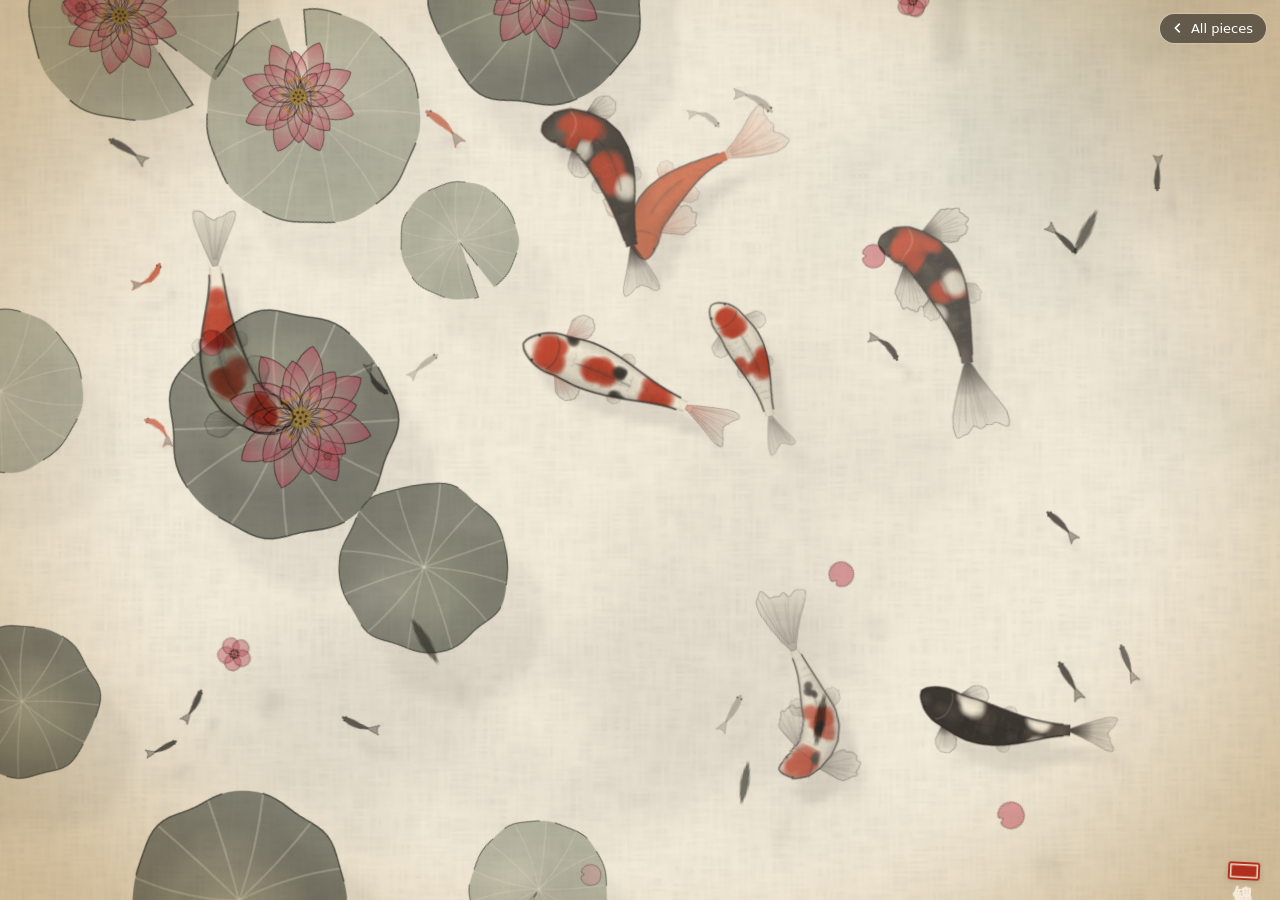
==== commit 5850f2e6: "Updated landing Updated landing & default for koi pond" ====
--- a/koi-pond/index.html
+++ b/koi-pond/index.html
@@ -120,8 +120,8 @@
     <button class="x" id="close" aria-label="Close settings">×</button>
   </div>
   <div class="seg" role="group" aria-label="Art style">
-    <button data-style="real" aria-pressed="true">Realistic</button>
-    <button data-style="ink" aria-pressed="false">Ink wash</button>
+    <button data-style="real" aria-pressed="false">Realistic</button>
+    <button data-style="ink" aria-pressed="true">Ink wash</button>
   </div>
   <div class="rows">
     <label><span>Koi</span><output id="o-koi"></output><input type="range" id="koi" min="1" max="20" step="1"></label>
@@ -163,7 +163,7 @@
 /* ---------------- settings ---------------- */
 const KEY = 'koi-pond-v1';
 const small = Math.min(innerWidth, innerHeight) < 640;
-const defaults = { style: 'real', koi: small ? 5 : 8, fish: small ? 10 : 18, pads: small ? 6 : 10, lotus: small ? 2 : 4, petals: small ? 8 : 14, autofeed: false };
+const defaults = { style: 'ink', koi: small ? 5 : 8, fish: small ? 10 : 18, pads: small ? 6 : 10, lotus: small ? 2 : 4, petals: small ? 8 : 14, autofeed: false };
 let S = { ...defaults };
 try { Object.assign(S, JSON.parse(localStorage.getItem(KEY) || '{}')); } catch (e) {}
 const save = () => { try { localStorage.setItem(KEY, JSON.stringify(S)); } catch (e) {} };
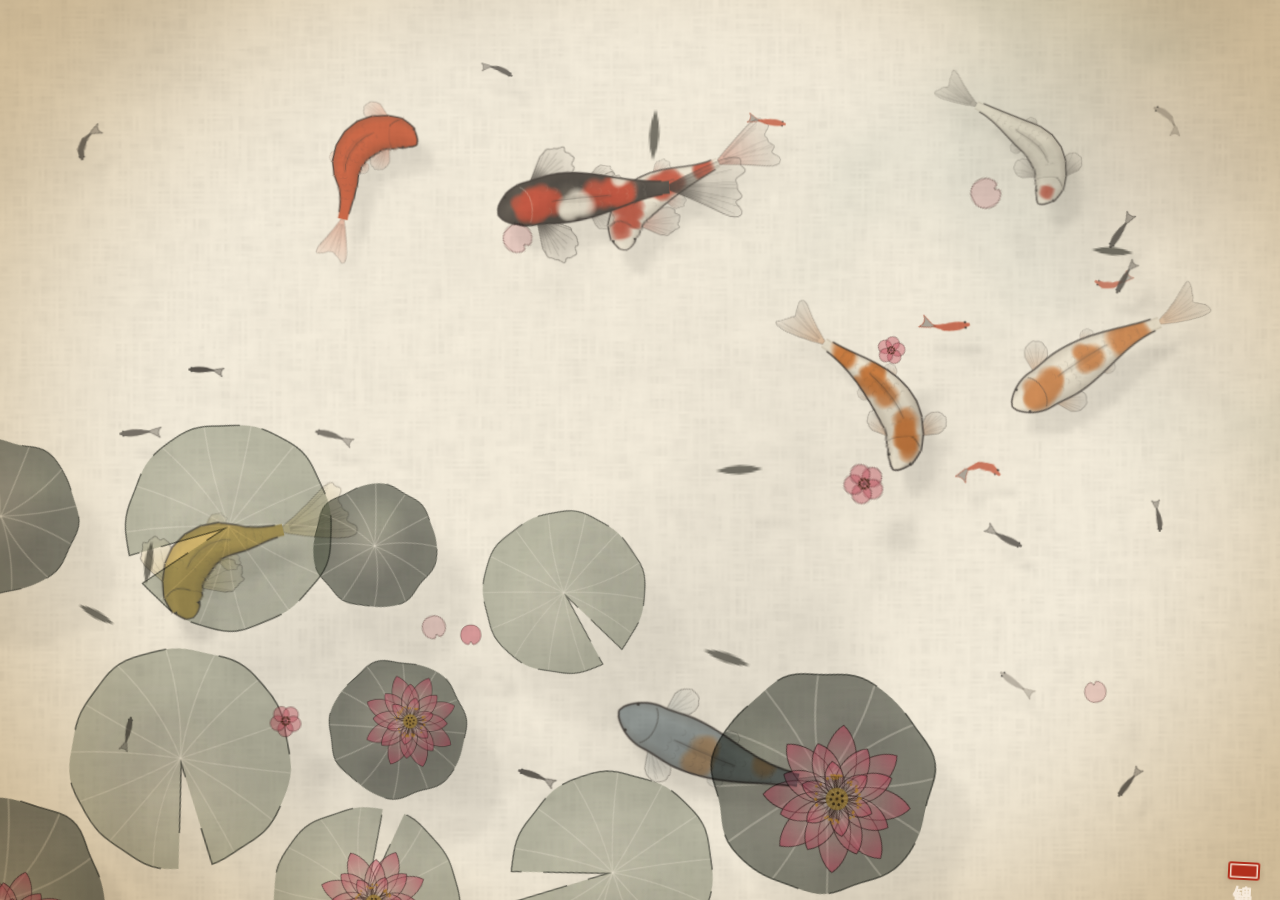
==== commit c54360a8: "Updated koi Included bg sounds and split them into different sound channels for control.  Split up t" ====
--- a/koi-pond/index.html
+++ b/koi-pond/index.html
@@ -6,109 +6,9 @@
 <meta name="theme-color" content="#0b2624">
 <meta name="description" content="A procedurally generated, interactive top-down Chinese koi pond. Tap to feed the fish.">
 <title>Koi Pond 锦鲤池</title>
-<style>
-  :root{
-    --ui-bg: rgb(10 24 24 / .58);
-    --ui-fg: #eef3ee;
-    --ui-dim: rgb(238 243 238 / .62);
-    --ui-line: rgb(255 255 255 / .14);
-    --ui-chip: rgb(255 255 255 / .08);
-    --accent: #e8573a;
-    color-scheme: dark;
-  }
-  :root[data-style="ink"]{
-    --ui-bg: rgb(246 239 224 / .74);
-    --ui-fg: #2a2420;
-    --ui-dim: rgb(42 36 32 / .6);
-    --ui-line: rgb(60 40 20 / .18);
-    --ui-chip: rgb(60 40 20 / .07);
-    --accent: #b8321f;
-    color-scheme: light;
-  }
-  *{ box-sizing:border-box; }
-  html,body{ margin:0; height:100%; overflow:hidden; background:#0b2624; overscroll-behavior:none; }
-  :root[data-style="ink"] body{ background:#efe7d6; }
-  body{
-    font:14px/1.4 ui-sans-serif, system-ui, -apple-system, "Segoe UI", Roboto, "Helvetica Neue", sans-serif;
-    color:var(--ui-fg); -webkit-tap-highlight-color:transparent; user-select:none; -webkit-user-select:none;
-  }
-  #pond{ position:fixed; inset:0; width:100%; height:100%; display:block; touch-action:none; cursor:crosshair; }
-
-  /* panel */
-  #panel{
-    position:fixed; z-index:3;
-    right:max(16px, env(safe-area-inset-right)); bottom:calc(max(20px, env(safe-area-inset-bottom)) + 76px);
-    width:min(300px, calc(100vw - 32px)); max-height:calc(100dvh - 120px); overflow:auto;
-    padding:14px 16px 12px; border-radius:18px; border:1px solid var(--ui-line);
-    background:var(--ui-bg); color:var(--ui-fg);
-    backdrop-filter:blur(18px) saturate(1.3); -webkit-backdrop-filter:blur(18px) saturate(1.3);
-    box-shadow:0 12px 40px rgb(0 0 0 / .28);
-    transform-origin:bottom right; transition:opacity .25s, transform .25s, visibility 0s;
-  }
-  #panel:not(.open){ opacity:0; transform:translateY(10px) scale(.97); visibility:hidden; pointer-events:none; transition:opacity .25s, transform .25s, visibility 0s .25s; }
-  @media (max-width:560px){
-    #panel{ left:12px; right:12px; width:auto; bottom:calc(max(16px, env(safe-area-inset-bottom)) + 72px); }
-  }
-  .head{ display:flex; align-items:center; justify-content:space-between; margin-bottom:10px; }
-  .title b{ font:600 18px/1 "Songti SC","STSong","Noto Serif SC","Noto Serif CJK SC",serif; letter-spacing:.08em; margin-right:8px; }
-  .title span{ color:var(--ui-dim); font-size:12px; letter-spacing:.04em; text-transform:uppercase; }
-  .x{ border:0; background:none; color:var(--ui-dim); font-size:22px; line-height:1; cursor:pointer; padding:4px 6px; }
-  .seg{ display:grid; grid-template-columns:1fr 1fr; gap:4px; padding:3px; border-radius:11px; background:var(--ui-chip); margin-bottom:12px; }
-  .seg button{ border:0; border-radius:8px; padding:7px 0; background:none; color:var(--ui-fg); font:inherit; font-weight:500; cursor:pointer; opacity:.7; }
-  .seg button[aria-pressed="true"]{ background:var(--accent); color:#fff; opacity:1; }
-  .rows label{ display:grid; grid-template-columns:1fr auto; align-items:center; column-gap:8px; margin:2px 0 8px; }
-  .rows output{ font-variant-numeric:tabular-nums; color:var(--ui-dim); font-size:12px; }
-  .rows input{ grid-column:1 / -1; width:100%; margin:4px 0 0; accent-color:var(--accent); height:22px; }
-  .toggle{ display:flex; align-items:center; gap:8px; margin:4px 0 12px; cursor:pointer; }
-  .toggle input{ accent-color:var(--accent); width:16px; height:16px; }
-  .actions{ display:grid; grid-template-columns:repeat(3,1fr); gap:6px; }
-  .actions button{ border:1px solid var(--ui-line); background:var(--ui-chip); color:var(--ui-fg); font:inherit; font-size:12.5px; border-radius:9px; padding:8px 4px; cursor:pointer; }
-  .actions button:hover{ border-color:var(--accent); }
-  .tip{ margin:10px 0 0; color:var(--ui-dim); font-size:12px; text-align:center; }
-
-  /* hint */
-  #hint{
-    position:fixed; z-index:2; left:50%; top:max(18px, env(safe-area-inset-top)); transform:translateX(-50%);
-    padding:9px 16px; border-radius:999px; background:var(--ui-bg); color:var(--ui-fg); border:1px solid var(--ui-line);
-    backdrop-filter:blur(12px); -webkit-backdrop-filter:blur(12px); pointer-events:none; white-space:nowrap;
-    font-size:13px; letter-spacing:.02em; transition:opacity 1.2s, transform 1.2s;
-  }
-  #hint.gone{ opacity:0; transform:translate(-50%,-8px); }
-
-  /* seal stamp — doubles as the controls button */
-  .seal{
-    position:fixed; z-index:3; right:max(20px, env(safe-area-inset-right)); bottom:max(20px, env(safe-area-inset-bottom));
-    writing-mode:vertical-rl; font:600 19px/1.05 "Songti SC","STSong","Noto Serif SC","Noto Serif CJK SC",serif;
-    color:#f6eadb; background:#b1301d; padding:8px 6px; border:0; border-radius:3px; letter-spacing:.06em; cursor:pointer;
-    box-shadow:inset 0 0 0 2px #b1301d, inset 0 0 0 3.5px #f2dccb, 0 4px 14px rgb(0 0 0 / .25);
-    transform:rotate(3deg); transition:transform .25s, opacity .5s, box-shadow .25s;
-  }
-  .seal::before{ content:""; position:absolute; inset:-10px; }   /* larger tap target */
-  .seal:hover{ transform:rotate(3deg) scale(1.06); }
-  .seal:active{ transform:rotate(3deg) scale(.96); }
-  .seal[aria-expanded="true"]{ transform:rotate(0deg) scale(1.04); box-shadow:inset 0 0 0 2px #b1301d, inset 0 0 0 3.5px #f2dccb, 0 0 0 3px rgb(242 220 203 / .35), 0 4px 14px rgb(0 0 0 / .3); }
-  .seal:focus-visible{ outline:2px solid #f2dccb; outline-offset:4px; }
-  :root[data-style="ink"] .seal{ box-shadow:inset 0 0 0 2px #b1301d, inset 0 0 0 3.5px #f2dccb, 0 2px 6px rgb(60 30 10 / .18); }
-  body.zen:not(.awake) .seal{ opacity:.55; }
-  @media (max-width:560px){ .seal{ right:max(16px, env(safe-area-inset-right)); bottom:max(16px, env(safe-area-inset-bottom)); } }
-  .nogl{ position:fixed; inset:0; display:grid; place-items:center; padding:24px; text-align:center; color:#eef3ee; }
-  @media (pointer: coarse){ .tip .keys{ display:none; } }
-  @media (prefers-reduced-motion: reduce){ #panel, #hint{ transition:none; } }
-</style>
-
-<style>
-.home-link{position:fixed;z-index:2147483000;top:calc(14px + env(safe-area-inset-top,0px));right:calc(14px + env(safe-area-inset-right,0px));
-display:inline-flex;align-items:center;gap:6px;padding:7px 13px 8px 11px;border-radius:999px;font:500 13px/1 system-ui,-apple-system,"Segoe UI",sans-serif;
-color:#fff;background:rgba(20,18,16,.55);-webkit-backdrop-filter:blur(8px);backdrop-filter:blur(8px);text-decoration:none;
-box-shadow:0 0 0 1px rgba(255,255,255,.18);transition:opacity .4s,background .2s}
-.home-link:hover{background:rgba(20,18,16,.78)}
-.home-link:focus-visible{outline:2px solid #fff;outline-offset:2px}
-body.zen:not(.awake) .home-link{opacity:0;pointer-events:none}
-</style>
+<link rel="stylesheet" href="pond.css">
 </head>
 <body>
-<a class="home-link" href="../index.html" aria-label="Back to all pieces"><svg width="14" height="14" viewBox="0 0 16 16" fill="none" stroke="currentColor" stroke-width="1.8" aria-hidden="true"><path d="M10 3 5 8l5 5"/></svg>All pieces</a>
-
 <canvas id="pond" aria-label="Animated koi pond. Tap or click the water to feed the fish."></canvas>
 <div id="hint" role="status">Tap the water to feed the koi</div>
 
@@ -131,1313 +31,22 @@
     <label><span>Petals &amp; leaves</span><output id="o-petals"></output><input type="range" id="petals" min="0" max="50" step="1"></label>
   </div>
   <label class="toggle"><input type="checkbox" id="autofeed"><span>Auto-feed (display mode)</span></label>
+  <div class="sound" id="sound" role="group" aria-label="Sound">
+    <div class="sh"><span>Sound</span><label class="sw" title="Sound on / off (M)"><input type="checkbox" id="snd" role="switch" aria-label="Sound on"><i></i></label></div>
+    <div class="snd-body">
+      <label class="ch master"><span>Master</span><output id="o-vMaster"></output><input type="range" id="vMaster" min="0" max="100" step="1" aria-label="Master volume"></label>
+      <div id="snd-ch"></div>
+      <p class="credit">Fountain &amp; chimes: <a href="https://bigsoundbank.com" target="_blank" rel="noopener">BigSoundBank</a> (CC0) · plops synthesised live</p>
+    </div>
+  </div>
   <div class="actions">
     <button id="reseed">New pond</button>
     <button id="full">Fullscreen</button>
     <button id="zen">Hide UI</button>
   </div>
-  <p class="tip">Tap the water to feed · drag to scatter<span class="keys"> · keys: H hide, F fullscreen, S style</span></p>
+  <p class="tip">Tap the water to feed · drag to scatter<span class="keys"> · keys: H hide, F fullscreen, S style, M sound</span></p>
 </section>
 
-<script type="module">
-'use strict';
-/* =====================================================================
-   Koi Pond — procedural top-down koi pond.
-   Rendering: WebGL2 (fish layer + surface layer FBOs, composited by a
-   water shader with refraction, caustics, shadows and specular).
-   All textures (koi skins, fins, lily pads, lotus, petals, food) are
-   painted procedurally into a 2D canvas atlas at start-up — no external assets.
-   ===================================================================== */
-
-const TAU = Math.PI * 2;
-const clamp = (v, a, b) => v < a ? a : v > b ? b : v;
-const lerp = (a, b, t) => a + (b - a) * t;
-const rnd = (a = 1, b) => b === undefined ? Math.random() * a : a + Math.random() * (b - a);
-const rint = n => (Math.random() * n) | 0;
-const wrapA = a => { a = (a + Math.PI) % TAU; if (a < 0) a += TAU; return a - Math.PI; };
-function mulberry32(a) { return function () { a |= 0; a = a + 0x6D2B79F5 | 0; let t = Math.imul(a ^ a >>> 15, 1 | a); t = t + Math.imul(t ^ t >>> 7, 61 | t) ^ t; return ((t ^ t >>> 14) >>> 0) / 4294967296; }; }
-const hexRgb = h => { h = h.replace('#', ''); return [parseInt(h.slice(0, 2), 16), parseInt(h.slice(2, 4), 16), parseInt(h.slice(4, 6), 16)]; };
-const rgba = (h, a) => { const [r, g, b] = hexRgb(h); return `rgba(${r},${g},${b},${a})`; };
-const shade = (h, f) => '#' + hexRgb(h).map(v => Math.round(clamp(f >= 0 ? v + (255 - v) * f : v * (1 + f), 0, 255)).toString(16).padStart(2, '0')).join('');
-
-/* ---------------- settings ---------------- */
-const KEY = 'koi-pond-v1';
-const small = Math.min(innerWidth, innerHeight) < 640;
-const defaults = { style: 'ink', koi: small ? 5 : 8, fish: small ? 10 : 18, pads: small ? 6 : 10, lotus: small ? 2 : 4, petals: small ? 8 : 14, autofeed: false };
-let S = { ...defaults };
-try { Object.assign(S, JSON.parse(localStorage.getItem(KEY) || '{}')); } catch (e) {}
-const save = () => { try { localStorage.setItem(KEY, JSON.stringify(S)); } catch (e) {} };
-let pondSeed = (Math.random() * 1e9) | 0;
-
-/* ---------------- WebGL2 ---------------- */
-const canvas = document.getElementById('pond');
-const gl = canvas.getContext('webgl2', { antialias: false, alpha: false, depth: false, stencil: false, premultipliedAlpha: false, powerPreference: 'high-performance' });
-if (!gl) {
-  document.body.insertAdjacentHTML('beforeend', '<div class="nogl">This koi pond needs WebGL2.<br>Please open it in a recent Chrome, Edge, Firefox or Safari.</div>');
-  throw new Error('WebGL2 unavailable');
-}
-canvas.addEventListener('webglcontextlost', e => e.preventDefault());
-canvas.addEventListener('webglcontextrestored', () => location.reload());
-
-/* ---------------- world ---------------- */
-let W = innerWidth, H = innerHeight, baseLen = 120, uScale = 1;
-function computeScale() { const m = Math.min(W, H); baseLen = clamp(m * 0.19, 64, 250); uScale = clamp(m / 900, 0.45, 1.6); }
-computeScale();
-
-/* =====================================================================
-   TEXTURE ATLAS (procedural painting)
-   ===================================================================== */
-const AT = 2048;
-const atlasCv = document.createElement('canvas'); atlasCv.width = AT; atlasCv.height = AT;
-const actx = atlasCv.getContext('2d');
-let atlasDirty = true;
-let shX = 0, shY = 0, shH = 0;
-function alloc(w, h) {
-  const P = 4;
-  if (shX + w + P * 2 > AT) { shX = 0; shY += shH; shH = 0; }
-  const r = { x: shX + P, y: shY + P, w, h };
-  shX += w + P * 2; shH = Math.max(shH, h + P * 2);
-  r.u0 = r.x / AT; r.v0 = r.y / AT; r.u1 = (r.x + w) / AT; r.v1 = (r.y + h) / AT;
-  return r;
-}
-const BW = 320, BH = 100, PADX = 8, LEN = 304, HALF = 40, CY = 50;   // koi body texture
-const TW = 160, TH = 120;   // tail
-const PW = 80, PH = 80;     // pectoral
-const DW = 160, DH = 40;    // dorsal
-const MW = 64, MH = 20;     // small fish
-const PAD = 256, LOT = 192, FOOD = 24, PET = 32;
-const MAXKOI = 20;
-const SL = { koi: [], minnow: [], pad: [], lotus: [], food: [], petal: [] };
-for (let i = 0; i < MAXKOI; i++) SL.koi.push({ body: alloc(BW, BH) });
-for (let i = 0; i < MAXKOI; i++) SL.koi[i].tail = alloc(TW, TH);
-for (let i = 0; i < MAXKOI; i++) SL.koi[i].pec = alloc(PW, PH);
-for (let i = 0; i < MAXKOI; i++) SL.koi[i].dorsal = alloc(DW, DH);
-for (let i = 0; i < 6; i++) SL.pad.push(alloc(PAD, PAD));
-for (let i = 0; i < 3; i++) SL.lotus.push(alloc(LOT, LOT));
-for (let i = 0; i < 4; i++) SL.minnow.push(alloc(MW, MH));
-for (let i = 0; i < 3; i++) SL.food.push(alloc(FOOD, FOOD));
-for (let i = 0; i < 5; i++) SL.petal.push(alloc(PET, PET));
-
-function tmp(w, h) { const c = document.createElement('canvas'); c.width = w; c.height = h; return [c, c.getContext('2d')]; }
-function put(slot, c) { actx.clearRect(slot.x - 3, slot.y - 3, slot.w + 6, slot.h + 6); actx.drawImage(c, slot.x, slot.y); atlasDirty = true; }
-
-/* ---- palettes ---- */
-const COL = { white: '#f3eee5', hi: '#d6361a', hi2: '#e2522a', sumi: '#1a1715', gold: '#eaa92c', plat: '#e4e3dc', asagi: '#7893a8', chagoi: '#8a6742', yellow: '#efc843', orange: '#ec7f26' };
-const INKC = { white: '#fffdf8', hi: '#c2361f', hi2: '#cd4c27', sumi: '#2a2624', gold: '#d29a3c', plat: '#fcf9f2', asagi: '#8b9aa5', chagoi: '#9a7a56', yellow: '#d9b54c', orange: '#d0752f' };
-
-/* ---- koi body silhouette (top-down) ---- */
-function hwProfile(u) {
-  if (u <= 0) return 0; if (u >= 1) return 0.26;
-  if (u < 0.2) { const t = u / 0.2; return 0.88 * Math.pow(Math.sin(t * Math.PI / 2), 0.62); }
-  if (u < 0.38) { const t = (u - 0.2) / 0.18; return 0.88 + 0.12 * (t * t * (3 - 2 * t)); }
-  const t = (u - 0.38) / 0.62; return 0.26 + 0.74 * Math.pow(0.5 + 0.5 * Math.cos(Math.PI * t), 0.95);
-}
-const BODY_PATH = (() => {
-  const p = new Path2D(), n = 72;
-  for (let i = 0; i <= n; i++) { const u = i / n, x = PADX + u * LEN, y = CY - hwProfile(u) * HALF; i ? p.lineTo(x, y) : p.moveTo(x, y); }
-  for (let i = n; i >= 0; i--) { const u = i / n; p.lineTo(PADX + u * LEN, CY + hwProfile(u) * HALF); }
-  p.closePath(); return p;
-})();
-const BODY_OUTLINE = (() => {   // open outline (no line across the tail root)
-  const p = new Path2D(), n = 72;
-  for (const s of [-1, 1]) for (let i = 0; i <= n * 0.97; i++) { const u = i / n, x = PADX + u * LEN, y = CY + s * hwProfile(u) * HALF; i ? p.lineTo(x, y) : p.moveTo(x, y); }
-  return p;
-})();
-
-/* ---- koi varieties ---- */
-function stepPatches(d, color, nMin, nMax) {
-  const n = nMin + rint(nMax - nMin + 1);
-  let u = rnd(0.02, 0.12);
-  for (let i = 0; i < n; i++) {
-    const len = rnd(0.12, 0.3), u1 = Math.min(0.92, u + len);
-    if (u1 - u < 0.08) break;
-    const vs = rnd(0.25, 0.75), cnt = Math.max(3, Math.round((u1 - u) * 45)), circles = [];
-    for (let j = 0; j < cnt; j++) circles.push({ u: rnd(u + 0.03, u1 - 0.03), v: rnd(-vs, vs), r: rnd(0.05, 0.095) });
-    d.patches.push({ c: color, edge: rnd(0.7, 0.86), circles });
-    u = u1 + rnd(0.04, 0.15); if (u > 0.85) break;
-  }
-}
-function spots(d, color, n, rMin, rMax, u0 = 0.22, u1 = 0.88) {
-  for (let i = 0; i < n; i++) {
-    const cu = rnd(u0, u1), cv = rnd(-0.8, 0.8), circles = [], k = 2 + rint(3);
-    for (let j = 0; j < k; j++) circles.push({ u: cu + rnd(-0.03, 0.03), v: cv + rnd(-0.2, 0.2), r: rnd(rMin, rMax) });
-    d.patches.push({ c: color, edge: 0.76, circles });
-  }
-}
-const VARIETIES = [
-  ['Kohaku', 5, d => { d.base = 'white'; stepPatches(d, 'hi', 2, 4); }],
-  ['Taisho Sanke', 3.5, d => { d.base = 'white'; stepPatches(d, 'hi', 2, 3); spots(d, 'sumi', 3 + rint(4), 0.025, 0.05); d.fin.stripes = true; }],
-  ['Showa', 3, d => { d.base = 'sumi'; stepPatches(d, 'hi', 2, 3); spots(d, 'white', 2 + rint(3), 0.045, 0.085); d.fin = { c: 'white', moto: true }; }],
-  ['Tancho', 1.2, d => { d.base = 'white'; d.patches.push({ c: 'hi', edge: 0.9, circles: [{ u: 0.1, v: 0, r: rnd(0.06, 0.075) }] }); }],
-  ['Ogon', 1.5, d => { d.base = 'gold'; d.metallic = true; d.fin.c = 'gold'; }],
-  ['Platinum Ogon', 1.2, d => { d.base = 'plat'; d.metallic = true; d.fin.c = 'plat'; }],
-  ['Yamabuki', 1, d => { d.base = 'yellow'; d.metallic = true; d.fin.c = 'yellow'; }],
-  ['Asagi', 1.2, d => {
-    d.base = 'asagi'; d.scales = 'net'; d.fin.c = 'hi';
-    for (const s of [-1, 1]) d.patches.push({ c: 'hi', edge: 0.7, circles: Array.from({ length: 9 }, () => ({ u: rnd(0.15, 0.9), v: s * rnd(0.9, 1.15), r: rnd(0.04, 0.07) })).concat([{ u: 0.08, v: s * 0.85, r: 0.05 }]) });
-  }],
-  ['Chagoi', 1, d => { d.base = 'chagoi'; d.scales = 'net'; d.fin.c = 'chagoi'; }],
-  ['Kujaku', 1.2, d => { d.base = 'plat'; d.metallic = true; d.scales = 'net'; stepPatches(d, 'orange', 2, 3); d.fin.c = 'plat'; }],
-  ['Benigoi', 0.8, d => { d.base = 'hi2'; d.fin.c = 'hi2'; }],
-  ['Shiro Utsuri', 0.8, d => { d.base = 'sumi'; spots(d, 'white', 4 + rint(3), 0.06, 0.1, 0.05, 0.9); d.fin = { c: 'white', moto: true }; }],
-  ['Hi Utsuri', 0.7, d => { d.base = 'sumi'; spots(d, 'hi2', 4 + rint(3), 0.06, 0.1, 0.05, 0.9); d.fin = { c: 'hi2', moto: true }; }],
-  ['Kumonryu', 0.6, d => { d.base = 'sumi'; d.scales = 'doitsu'; spots(d, 'white', 5, 0.05, 0.09, 0.05, 0.9); d.fin = { c: 'white', moto: true }; }],
-  ['Ochiba', 0.6, d => { d.base = 'asagi'; d.scales = 'net'; spots(d, 'chagoi', 3, 0.06, 0.09, 0.1, 0.85); d.fin.c = 'asagi'; }],
-];
-function makeDesc() {
-  const total = VARIETIES.reduce((s, v) => s + v[1], 0);
-  let r = Math.random() * total, vt = VARIETIES[0];
-  for (const v of VARIETIES) { r -= v[1]; if (r <= 0) { vt = v; break; } }
-  const d = { name: vt[0], base: 'white', patches: [], scales: 'normal', metallic: false, fin: { c: 'white' }, butterfly: Math.random() < 0.22, seed: (Math.random() * 1e9) | 0 };
-  vt[2](d);
-  if (d.scales === 'normal' && Math.random() < 0.18) d.scales = 'doitsu';
-  // tail root colour follows the patch nearest the tail
-  for (const p of d.patches) if (p.c !== 'white' && p.circles.some(c => c.u > 0.86)) d.fin.root = p.c;
-  return d;
-}
-
-/* ---- koi painters ---- */
-function drawPatches(x, d, C, ink) {
-  for (const p of d.patches) {
-    const col = C[p.c];
-    for (const c of p.circles) {
-      const cx = PADX + c.u * LEN, cy = CY + c.v * HALF, r = c.r * LEN;
-      const g = x.createRadialGradient(cx, cy, 0, cx, cy, r);
-      if (!ink) { g.addColorStop(0, col); g.addColorStop(p.edge, col); g.addColorStop(1, rgba(col, 0)); }
-      else { g.addColorStop(0, rgba(col, 0.9)); g.addColorStop(0.55, rgba(col, 0.78)); g.addColorStop(1, rgba(col, 0)); }
-      x.fillStyle = g; x.beginPath(); x.arc(cx, cy, r, 0, TAU); x.fill();
-    }
-    if (!ink && p.c !== 'white') {   // inner depth of colour
-      for (const c of p.circles) {
-        const cx = PADX + c.u * LEN, cy = CY + c.v * HALF, r = c.r * LEN * 0.6;
-        const g = x.createRadialGradient(cx, cy, 0, cx, cy, r);
-        g.addColorStop(0, rgba(shade(col, -0.12), 0.35)); g.addColorStop(1, rgba(shade(col, -0.12), 0));
-        x.fillStyle = g; x.beginPath(); x.arc(cx, cy, r, 0, TAU); x.fill();
-      }
-    }
-  }
-}
-function drawScales(x, d, rng) {
-  const s = 8.6;
-  if (d.scales === 'doitsu') {
-    for (let u = 0.27; u < 0.9; u += 0.058) {
-      const px = PADX + u * LEN, hw = hwProfile(u) * HALF;
-      for (const vy of [0, -0.72, 0.72]) {
-        const r = vy ? 4.5 : 6.5;
-        x.beginPath(); x.ellipse(px, CY + vy * hw, r * 1.15, r * 0.85, 0, 0, TAU);
-        x.fillStyle = 'rgba(255,255,255,.07)'; x.fill();
-        x.lineWidth = 1.1; x.strokeStyle = 'rgba(0,0,0,.28)'; x.stroke();
-      }
-    }
-    return;
-  }
-  const net = d.scales === 'net';
-  let col = 0;
-  for (let px = PADX + 0.24 * LEN; px < PADX + LEN + s; px += s * 0.72, col++) {
-    const off = (col & 1) * s * 0.5;
-    for (let py = CY - HALF - s + off; py < CY + HALF + s; py += s) {
-      if (net) {
-        x.lineWidth = 2.2; x.strokeStyle = d.base === 'chagoi' ? 'rgba(40,22,8,.32)' : 'rgba(18,32,48,.42)';
-      } else { x.lineWidth = 0.9; x.strokeStyle = d.base === 'sumi' ? 'rgba(255,255,255,.08)' : 'rgba(0,0,0,.13)'; }
-      x.beginPath(); x.arc(px, py, s * 0.62, -Math.PI * 0.55, Math.PI * 0.55); x.stroke();
-      x.lineWidth = 0.8; x.strokeStyle = d.metallic ? 'rgba(255,255,255,.3)' : 'rgba(255,255,255,.14)';
-      x.beginPath(); x.arc(px - 1.3, py, s * 0.6, -1.25, -0.15); x.stroke();
-    }
-  }
-}
-function shadeColumns(x, ink) {
-  for (let px = 0; px < BW; px += 2) {
-    const u = clamp((px - PADX) / LEN, 0.001, 1), hw = Math.max(1, hwProfile(u) * HALF);
-    const g = x.createLinearGradient(0, CY - hw, 0, CY + hw);
-    if (!ink) {
-      g.addColorStop(0, 'rgba(0,0,0,.36)'); g.addColorStop(0.18, 'rgba(0,0,0,.1)');
-      g.addColorStop(0.4, 'rgba(255,255,255,.07)'); g.addColorStop(0.48, 'rgba(255,255,255,.13)'); g.addColorStop(0.58, 'rgba(255,255,255,.05)');
-      g.addColorStop(0.8, 'rgba(0,0,0,.14)'); g.addColorStop(1, 'rgba(0,0,0,.5)');
-    } else {
-      g.addColorStop(0, 'rgba(60,50,40,.2)'); g.addColorStop(0.22, 'rgba(60,50,40,0)'); g.addColorStop(0.78, 'rgba(60,50,40,0)'); g.addColorStop(1, 'rgba(60,50,40,.24)');
-    }
-    x.fillStyle = g; x.fillRect(px, CY - hw, 2, hw * 2);
-  }
-}
-function paintBody(d, ink) {
-  const [c, x] = tmp(BW, BH), C = ink ? INKC : COL, base = C[d.base], rng = mulberry32(d.seed);
-  if (d.metallic && !ink) {
-    const g = x.createLinearGradient(PADX, 0, PADX + LEN, 0);
-    g.addColorStop(0, shade(base, 0.28)); g.addColorStop(0.35, base); g.addColorStop(0.7, shade(base, 0.12)); g.addColorStop(1, shade(base, -0.12));
-    x.fillStyle = g;
-  } else x.fillStyle = base;
-  x.fillRect(0, 0, BW, BH);
-  if (ink && d.base === 'sumi') {   // ink wash variation in black koi
-    for (let i = 0; i < 16; i++) {
-      const cx = rng() * BW, cy = CY + (rng() - 0.5) * 40, r = 10 + rng() * 26, g = x.createRadialGradient(cx, cy, 0, cx, cy, r);
-      g.addColorStop(0, 'rgba(110,100,92,.32)'); g.addColorStop(1, 'rgba(110,100,92,0)'); x.fillStyle = g; x.fillRect(cx - r, cy - r, r * 2, r * 2);
-    }
-  }
-  drawPatches(x, d, C, ink);
-  if (!ink) drawScales(x, d, rng);
-  else {   // sparse brush scales
-    x.lineWidth = 0.9;
-    for (let u = 0.3; u < 0.86; u += 0.05) for (let v = -0.5; v <= 0.5; v += 0.33) {
-      if (rng() < 0.45) continue;
-      const px = PADX + u * LEN, py = CY + (v + ((u * 20 | 0) & 1) * 0.16) * hwProfile(u) * HALF;
-      x.strokeStyle = d.base === 'sumi' ? 'rgba(255,250,240,.16)' : 'rgba(35,30,28,.26)';
-      x.beginPath(); x.arc(px, py, 4.6, -1.5, 1.5); x.stroke();
-    }
-    for (let i = 0; i < 260; i++) {   // pigment granulation
-      x.fillStyle = `rgba(30,24,20,${0.03 + rng() * 0.05})`; x.fillRect(PADX + rng() * LEN, CY + (rng() - 0.5) * 70, 1, 1);
-    }
-  }
-  shadeColumns(x, ink);
-  // head details
-  const hx = PADX + 0.1 * LEN;
-  if (!ink) {
-    let g = x.createRadialGradient(hx, CY - 5, 0, hx, CY - 5, 20);
-    g.addColorStop(0, `rgba(255,255,255,${d.base === 'sumi' ? 0.14 : 0.26})`); g.addColorStop(1, 'rgba(255,255,255,0)');
-    x.fillStyle = g; x.fillRect(hx - 22, CY - 27, 44, 44);
-    if (d.metallic) {
-      g = x.createLinearGradient(0, CY - 16, 0, CY + 16);
-      g.addColorStop(0, 'rgba(255,255,255,0)'); g.addColorStop(0.42, 'rgba(255,255,255,.28)'); g.addColorStop(0.5, 'rgba(255,255,255,.4)'); g.addColorStop(0.58, 'rgba(255,255,255,.2)'); g.addColorStop(1, 'rgba(255,255,255,0)');
-      x.fillStyle = g; x.fillRect(PADX + 0.05 * LEN, CY - 16, 0.75 * LEN, 32);
-    }
-    x.strokeStyle = 'rgba(0,0,0,.2)'; x.lineWidth = 1.3;
-    x.beginPath(); x.ellipse(PADX + 0.135 * LEN, CY, 0.075 * LEN, hwProfile(0.21) * HALF * 0.98, 0, -1.25, 1.25); x.stroke();
-    x.fillStyle = 'rgba(0,0,0,.35)';
-    for (const s of [-1, 1]) { x.beginPath(); x.ellipse(PADX + 0.035 * LEN, CY + s * 5, 1.4, 1.1, 0, 0, TAU); x.fill(); }
-  } else {
-    x.strokeStyle = d.base === 'sumi' ? 'rgba(255,250,240,.35)' : 'rgba(30,25,22,.6)'; x.lineWidth = 1.5;
-    x.beginPath(); x.ellipse(PADX + 0.135 * LEN, CY, 0.075 * LEN, hwProfile(0.21) * HALF * 0.95, 0, -1.1, 1.1); x.stroke();
-  }
-  // mask to silhouette
-  x.globalCompositeOperation = 'destination-in'; x.fillStyle = '#000'; x.fill(BODY_PATH);
-  x.globalCompositeOperation = 'source-atop';
-  x.lineJoin = 'round';
-  if (!ink) { x.strokeStyle = 'rgba(0,0,0,.32)'; x.lineWidth = 2; x.stroke(BODY_OUTLINE); }
-  x.globalCompositeOperation = 'source-over';
-  if (ink) { x.strokeStyle = 'rgba(28,23,20,.85)'; x.lineWidth = 2.3; x.stroke(BODY_OUTLINE); x.strokeStyle = 'rgba(28,23,20,.25)'; x.lineWidth = 4; x.stroke(BODY_OUTLINE); }
-  // eyes
-  const eu = 0.075, ex = PADX + eu * LEN, ey = hwProfile(eu) * HALF - 2.4;
-  for (const s of [-1, 1]) {
-    x.fillStyle = ink ? '#1c1816' : '#120f0d';
-    x.beginPath(); x.ellipse(ex, CY + s * ey, ink ? 2.4 : 3.3, ink ? 2.4 : 2.5, 0, 0, TAU); x.fill();
-    if (!ink) { x.fillStyle = 'rgba(255,255,255,.75)'; x.beginPath(); x.arc(ex - 1, CY + s * ey - 0.8, 0.85, 0, TAU); x.fill(); }
-  }
-  return c;
-}
-function fanPath(rx, ry, len, halfAng, fork, ruffle, seed, paddle) {
-  const p = new Path2D(), n = 48, ph = (seed % 1000) / 100;
-  p.moveTo(rx, ry - 5);
-  for (let i = 0; i <= n; i++) {
-    const a = -halfAng + 2 * halfAng * i / n, s = Math.abs(a) / halfAng;
-    let R = paddle ? len * (1 - 0.38 * s * s) : len * (1 - fork + fork * Math.pow(s, 1.3)) * (1 - 0.28 * Math.pow(s, 10));
-    R *= 1 + ruffle * Math.sin(a * 23 + ph) + ruffle * 0.6 * Math.sin(a * 41 + ph * 2);
-    p.lineTo(rx + Math.cos(a) * R, ry + Math.sin(a) * R);
-  }
-  p.lineTo(rx, ry + 5); p.closePath(); return p;
-}
-function paintFin(x, path, rx, ry, len, halfAng, d, ink, rays, rng) {
-  const C = ink ? INKC : COL, fin = d.fin, col = C[fin.c] || C.white, rootC = fin.root ? C[fin.root] : col;
-  if (!ink) {
-    const g = x.createRadialGradient(rx, ry, 0, rx, ry, len);
-    g.addColorStop(0, rgba(rootC, 0.95)); g.addColorStop(0.3, rgba(col, 0.82)); g.addColorStop(0.75, rgba(col, 0.55)); g.addColorStop(1, rgba(col, 0.34));
-    x.fillStyle = g; x.fill(path);
-    x.save(); x.clip(path);
-    if (fin.moto) {
-      const g2 = x.createRadialGradient(rx, ry, 0, rx, ry, len * 0.5);
-      g2.addColorStop(0, rgba(COL.sumi, 0.92)); g2.addColorStop(0.6, rgba(COL.sumi, 0.55)); g2.addColorStop(1, rgba(COL.sumi, 0));
-      x.fillStyle = g2; x.fillRect(0, 0, x.canvas.width, x.canvas.height);
-    }
-    for (let i = 0; i < rays; i++) {
-      const a = -halfAng * 1.15 + (i + 0.5) / rays * halfAng * 2.3, a2 = a + halfAng / rays;
-      x.strokeStyle = 'rgba(255,255,255,.24)'; x.lineWidth = 1.1;
-      x.beginPath(); x.moveTo(rx, ry); x.lineTo(rx + Math.cos(a) * len * 1.1, ry + Math.sin(a) * len * 1.1); x.stroke();
-      x.strokeStyle = 'rgba(0,0,0,.07)'; x.lineWidth = 2.2;
-      x.beginPath(); x.moveTo(rx, ry); x.lineTo(rx + Math.cos(a2) * len * 1.1, ry + Math.sin(a2) * len * 1.1); x.stroke();
-    }
-    if (fin.stripes) {
-      for (let i = 0; i < 4; i++) {
-        const a = -halfAng + rng() * halfAng * 2;
-        x.strokeStyle = rgba(COL.sumi, 0.72); x.lineWidth = 2.6;
-        x.beginPath(); x.moveTo(rx + Math.cos(a) * len * 0.15, ry + Math.sin(a) * len * 0.15); x.lineTo(rx + Math.cos(a) * len * 0.8, ry + Math.sin(a) * len * 0.8); x.stroke();
-      }
-    }
-    x.restore();
-    x.strokeStyle = 'rgba(255,255,255,.28)'; x.lineWidth = 1; x.stroke(path);
-  } else {
-    const tint = (fin.c === 'white' || fin.c === 'plat') ? '#5a524c' : col;
-    const g = x.createRadialGradient(rx, ry, 0, rx, ry, len);
-    g.addColorStop(0, rgba(fin.root ? C[fin.root] : tint, 0.4)); g.addColorStop(1, rgba(tint, 0.06));
-    x.fillStyle = g; x.fill(path);
-    x.save(); x.clip(path);
-    if (fin.moto) { const g2 = x.createRadialGradient(rx, ry, 0, rx, ry, len * 0.45); g2.addColorStop(0, 'rgba(30,26,24,.85)'); g2.addColorStop(1, 'rgba(30,26,24,0)'); x.fillStyle = g2; x.fillRect(0, 0, x.canvas.width, x.canvas.height); }
-    x.strokeStyle = 'rgba(30,25,22,.3)'; x.lineWidth = 0.8;
-    for (let i = 0; i < rays; i += 1) {
-      if (rng() < 0.35) continue;
-      const a = -halfAng + (i + 0.5) / rays * halfAng * 2;
-      x.beginPath(); x.moveTo(rx + Math.cos(a) * len * 0.1, ry + Math.sin(a) * len * 0.1); x.lineTo(rx + Math.cos(a) * len * (0.7 + rng() * 0.3), ry + Math.sin(a) * len * (0.7 + rng() * 0.3)); x.stroke();
-    }
-    x.restore();
-    x.strokeStyle = 'rgba(30,25,22,.6)'; x.lineWidth = 1.2; x.stroke(path);
-  }
-}
-function paintKoi(k) {
-  const ink = S.style === 'ink', d = k.desc, s = k.slot, rng = mulberry32(d.seed + 7);
-  put(s.body, paintBody(d, ink));
-  let [c, x] = tmp(TW, TH);
-  paintFin(x, fanPath(4, TH / 2, 150, 0.42, d.butterfly ? 0.16 : 0.3, d.butterfly ? 0.035 : 0.012, d.seed, false), 4, TH / 2, 150, 0.42, d, ink, 18, rng);
-  put(s.tail, c);
-  [c, x] = tmp(PW, PH);
-  paintFin(x, fanPath(4, PH / 2, 72, 0.6, 0, d.butterfly ? 0.03 : 0.01, d.seed + 3, true), 4, PH / 2, 72, 0.6, d, ink, 11, rng);
-  put(s.pec, c);
-  [c, x] = tmp(DW, DH);
-  const p = new Path2D();
-  p.moveTo(4, 20); p.bezierCurveTo(50, 9, 130, 11, 156, 20); p.bezierCurveTo(130, 29, 50, 31, 4, 20); p.closePath();
-  const C = ink ? INKC : COL, fc = C[d.fin.c] || C.white;
-  if (!ink) {
-    x.fillStyle = rgba(d.base === 'sumi' ? COL.sumi : fc, 0.6); x.fill(p);
-    x.save(); x.clip(p); x.strokeStyle = 'rgba(255,255,255,.22)'; x.lineWidth = 1;
-    for (let i = 8; i < 156; i += 7) { x.beginPath(); x.moveTo(i, 8); x.lineTo(i + 6, 32); x.stroke(); }
-    x.restore(); x.strokeStyle = 'rgba(0,0,0,.3)'; x.lineWidth = 1.4; x.beginPath(); x.moveTo(6, 20); x.lineTo(150, 20); x.stroke();
-  } else {
-    x.fillStyle = 'rgba(40,34,30,.12)'; x.fill(p);
-    x.strokeStyle = 'rgba(30,25,22,.55)'; x.lineWidth = 1.2; x.beginPath(); x.moveTo(6, 20); x.bezierCurveTo(60, 17, 120, 18, 150, 20); x.stroke();
-  }
-  put(s.dorsal, c);
-}
-
-/* ---- small fish ---- */
-function paintMinnow(type, ink) {
-  const [c, x] = tmp(MW, MH), cy = MH / 2, body = new Path2D(), n = 30;
-  for (let i = 0; i <= n; i++) { const u = i / n, hw = 5.4 * Math.pow(Math.sin(Math.PI * (u * 0.9 + 0.04)), 0.7) * (u < 0.3 ? 1 : 1 - (u - 0.3) * 0.5); const px = 2 + u * 44; i ? body.lineTo(px, cy - hw) : body.moveTo(px, cy - hw); }
-  for (let i = n; i >= 0; i--) { const u = i / n, hw = 5.4 * Math.pow(Math.sin(Math.PI * (u * 0.9 + 0.04)), 0.7) * (u < 0.3 ? 1 : 1 - (u - 0.3) * 0.5); body.lineTo(2 + u * 44, cy + hw); }
-  body.closePath();
-  const tail = new Path2D(); tail.moveTo(43, cy); tail.lineTo(62, cy - 7.5); tail.quadraticCurveTo(55, cy, 62, cy + 7.5); tail.closePath();
-  const pals = [['#9aa596', '#4c5844', '#d3d9cc'], ['#f07a22', '#d45a14', '#f9b46a'], ['#e3d49c', '#a59a6a', '#f2ead0'], ['#7b6a55', '#3f3326', '#a89a84']];
-  const [mid, back, edge] = pals[type];
-  if (!ink) {
-    x.fillStyle = rgba(mid, 0.55); x.fill(tail);
-    const g = x.createLinearGradient(0, cy - 6, 0, cy + 6);
-    g.addColorStop(0, edge); g.addColorStop(0.35, mid); g.addColorStop(0.5, back); g.addColorStop(0.65, mid); g.addColorStop(1, edge);
-    x.fillStyle = g; x.fill(body);
-    if (type === 3) { x.fillStyle = 'rgba(30,20,10,.5)'; for (let i = 0; i < 9; i++) { x.beginPath(); x.arc(10 + i * 3.8, cy + (i % 2 ? 2 : -2), 1, 0, TAU); x.fill(); } }
-    x.fillStyle = '#111'; for (const s of [-1, 1]) { x.beginPath(); x.arc(7.5, cy + s * 3.4, 1.15, 0, TAU); x.fill(); }
-  } else {
-    const ink2 = type === 1 ? 'rgba(196,64,34,.82)' : type === 2 ? 'rgba(70,62,56,.35)' : 'rgba(34,30,28,.82)';
-    x.fillStyle = ink2; x.fill(body);
-    x.strokeStyle = ink2; x.lineWidth = 1; x.stroke(tail);
-    x.fillStyle = type === 2 ? 'rgba(70,62,56,.25)' : 'rgba(34,30,28,.4)'; x.fill(tail);
-    x.fillStyle = '#111'; for (const s of [-1, 1]) { x.beginPath(); x.arc(7.5, cy + s * 3.2, 1.2, 0, TAU); x.fill(); }
-  }
-  return c;
-}
-
-/* ---- lily pads & lotus leaves ---- */
-function padPath(cx, cy, R, notch, rng) {
-  const p = new Path2D(), nh = notch ? 0.1 + rng() * 0.06 : 0, n = 96, ph = [rng() * 6, rng() * 6, rng() * 6];
-  if (notch) p.moveTo(cx + R * 0.05, cy);
-  for (let i = 0; i <= n; i++) {
-    const a = nh + (TAU - 2 * nh) * i / n;
-    const r = R * (1 + 0.012 * Math.sin(a * 5 + ph[0]) + 0.008 * Math.sin(a * 11 + ph[1]) + (notch ? 0 : 0.022 * Math.sin(a * 7 + ph[2])));
-    const px = cx + Math.cos(a) * r, py = cy + Math.sin(a) * r;
-    (i === 0 && !notch) ? p.moveTo(px, py) : p.lineTo(px, py);
-  }
-  p.closePath(); return { p, nh };
-}
-function blob(x, cx, cy, r, col) { const g = x.createRadialGradient(cx, cy, 0, cx, cy, r); g.addColorStop(0, col); g.addColorStop(1, col.replace(/[\d.]+\)$/, '0)')); x.fillStyle = g; x.fillRect(cx - r, cy - r, r * 2, r * 2); }
-function paintPad(v, ink) {
-  const [c, x] = tmp(PAD, PAD), cx = 128, cy = 128, R = 118, rng = mulberry32(pondSeed + v * 101);
-  const lotus = v >= 4, { p, nh } = padPath(cx, cy, R, !lotus, rng);
-  const veins = (n, curve) => {
-    const out = [];
-    for (let i = 0; i < n; i++) {
-      const a = nh + (TAU - 2 * nh) * (i + 0.5) / n, b = a + (rng() - 0.5) * curve;
-      out.push([cx + Math.cos(a) * R * 1.02, cy + Math.sin(a) * R * 1.02, cx + Math.cos(b) * R * 0.5, cy + Math.sin(b) * R * 0.5]);
-    }
-    return out;
-  };
-  if (!ink) {
-    const pals = [['#64913f', '#45742d', '#2f5520'], ['#6e9842', '#4c7b2d', '#3a5e20'], ['#5a823b', '#3d6727', '#2a4b1b'], ['#7d9b45', '#5d7f31', '#4c6123'], ['#76a083', '#557f68', '#3d6551'], ['#6b9779', '#4b775f', '#355a46']][v];
-    const g = x.createRadialGradient(cx - 12, cy - 14, 4, cx, cy, R);
-    g.addColorStop(0, pals[0]); g.addColorStop(0.72, pals[1]); g.addColorStop(1, pals[2]);
-    x.fillStyle = g; x.fill(p);
-    x.globalCompositeOperation = 'source-atop';
-    for (let i = 0; i < 70; i++) { const a = rng() * TAU, r = Math.sqrt(rng()) * R; blob(x, cx + Math.cos(a) * r, cy + Math.sin(a) * r, 8 + rng() * 26, rng() < 0.5 ? 'rgba(175,205,115,.10)' : 'rgba(18,38,10,.13)'); }
-    if (v === 3 || (!lotus && rng() < 0.3)) for (let i = 0; i < 4; i++) { const a = rng() * TAU, r = R * (0.75 + rng() * 0.25); blob(x, cx + Math.cos(a) * r, cy + Math.sin(a) * r, 12 + rng() * 22, 'rgba(178,150,62,.55)'); }
-    const vs = veins(lotus ? 20 : 24, lotus ? 0.04 : 0.25);
-    for (const [ex, ey, qx, qy] of vs) {
-      x.strokeStyle = lotus ? 'rgba(210,235,200,.32)' : 'rgba(205,230,160,.22)'; x.lineWidth = 1.7;
-      x.beginPath(); x.moveTo(cx, cy); x.quadraticCurveTo(qx, qy, ex, ey); x.stroke();
-      x.strokeStyle = 'rgba(15,35,10,.14)'; x.lineWidth = 1;
-      x.beginPath(); x.moveTo(cx + 1.5, cy + 1.5); x.quadraticCurveTo(qx + 1.5, qy + 1.5, ex + 1.5, ey + 1.5); x.stroke();
-    }
-    if (lotus) {
-      blob(x, cx, cy, R * 0.55, 'rgba(200,225,190,.18)');
-      x.fillStyle = 'rgba(190,215,170,.8)'; x.beginPath(); x.arc(cx, cy, 6, 0, TAU); x.fill();
-    } else { x.fillStyle = 'rgba(190,215,140,.5)'; x.beginPath(); x.arc(cx, cy, 3, 0, TAU); x.fill(); }
-    if (v === 1) { x.strokeStyle = 'rgba(150,55,40,.4)'; x.lineWidth = 7; x.stroke(p); }
-    x.strokeStyle = 'rgba(225,240,185,.2)'; x.lineWidth = 6; x.stroke(p);
-    x.strokeStyle = 'rgba(15,32,8,.55)'; x.lineWidth = 2; x.stroke(p);
-    blob(x, cx - 40, cy - 46, 70, 'rgba(255,255,255,.10)');
-    x.globalCompositeOperation = 'source-over';
-    const drops = 2 + ((rng() * 5) | 0);
-    for (let i = 0; i < drops; i++) {
-      const a = rng() * TAU, r = rng() * R * 0.7, dx = cx + Math.cos(a) * r, dy = cy + Math.sin(a) * r, dr = 2 + rng() * 3.2;
-      x.fillStyle = 'rgba(10,30,5,.28)'; x.beginPath(); x.ellipse(dx + 1.2, dy + 1.6, dr, dr * 0.9, 0, 0, TAU); x.fill();
-      const g2 = x.createRadialGradient(dx, dy, 0, dx, dy, dr); g2.addColorStop(0, 'rgba(230,245,225,.06)'); g2.addColorStop(1, 'rgba(230,245,225,.35)');
-      x.fillStyle = g2; x.beginPath(); x.arc(dx, dy, dr, 0, TAU); x.fill();
-      x.fillStyle = 'rgba(255,255,255,.9)'; x.beginPath(); x.arc(dx - dr * 0.35, dy - dr * 0.35, dr * 0.28, 0, TAU); x.fill();
-    }
-  } else {
-    x.fillStyle = lotus ? 'rgba(48,56,46,.55)' : 'rgba(78,92,68,.34)'; x.fill(p);
-    x.globalCompositeOperation = 'source-atop';
-    for (let i = 0; i < 9; i++) { const a = rng() * TAU, r = rng() * R * 0.8; blob(x, cx + Math.cos(a) * r, cy + Math.sin(a) * r, 30 + rng() * 70, rng() < 0.6 ? (lotus ? 'rgba(25,28,24,.42)' : 'rgba(35,45,32,.34)') : 'rgba(110,130,95,.22)'); }
-    blob(x, cx + (rng() - 0.5) * 80, cy + (rng() - 0.5) * 80, 90, 'rgba(250,245,232,.28)');
-    for (let i = 0; i < 400; i++) { x.fillStyle = `rgba(20,20,18,${rng() * 0.08})`; x.fillRect(rng() * PAD, rng() * PAD, 1.4, 1.4); }
-    x.globalCompositeOperation = 'destination-out';
-    x.strokeStyle = 'rgba(0,0,0,.3)'; x.lineWidth = lotus ? 2.2 : 1.5;
-    for (const [ex, ey, qx, qy] of veins(lotus ? 12 : 13, 0.5)) { x.beginPath(); x.moveTo(cx, cy); x.quadraticCurveTo(qx, qy, ex, ey); x.stroke(); }
-    x.globalCompositeOperation = 'source-over';
-    x.save(); x.setLineDash([60 + rng() * 80, 20 + rng() * 40]); x.lineDashOffset = rng() * 100;
-    x.strokeStyle = 'rgba(28,30,26,.6)'; x.lineWidth = 1.6; x.stroke(p); x.restore();
-  }
-  return c;
-}
-function petal(x, len, wid, c0, c1, c2, ink) {
-  const p = new Path2D(); p.moveTo(0, 0);
-  p.bezierCurveTo(len * 0.25, -wid, len * 0.8, -wid * 0.85, len, 0); p.bezierCurveTo(len * 0.8, wid * 0.85, len * 0.25, wid, 0, 0);
-  if (!ink) {
-    const g = x.createLinearGradient(0, 0, len, 0); g.addColorStop(0, c0); g.addColorStop(0.55, c1); g.addColorStop(1, c2);
-    x.fillStyle = g; x.fill(p);
-    const sb = x.shadowBlur; x.shadowBlur = 0;
-    x.strokeStyle = 'rgba(190,60,110,.18)'; x.lineWidth = 0.8;
-    for (let j = -1; j <= 1; j++) { x.beginPath(); x.moveTo(len * 0.1, 0); x.quadraticCurveTo(len * 0.5, j * wid * 0.5, len * 0.92, j * wid * 0.15); x.stroke(); }
-    x.strokeStyle = 'rgba(170,40,90,.32)'; x.lineWidth = 1; x.stroke(p);
-    x.shadowBlur = sb;
-  } else {
-    const g = x.createLinearGradient(0, 0, len, 0); g.addColorStop(0, 'rgba(255,255,255,0)'); g.addColorStop(0.5, 'rgba(220,120,140,.18)'); g.addColorStop(1, 'rgba(208,72,108,.55)');
-    x.fillStyle = g; x.fill(p); x.strokeStyle = 'rgba(55,38,38,.72)'; x.lineWidth = 1.1; x.stroke(p);
-  }
-}
-function paintLotus(v, ink) {
-  const [c, x] = tmp(LOT, LOT), rng = mulberry32(pondSeed + 900 + v);
-  const tips = ['#e0507e', '#efa9c0', '#d23a6c'][v], mids = ['#f6c0d2', '#fbe3ea', '#f3a9c2'][v];
-  x.translate(LOT / 2, LOT / 2);
-  if (!ink) { x.shadowColor = 'rgba(0,0,0,.3)'; x.shadowBlur = 8; x.shadowOffsetX = 2; x.shadowOffsetY = 3; }
-  const r0 = rng() * TAU;
-  for (let i = 0; i < 8; i++) { x.save(); x.rotate(r0 + i * TAU / 8 + (rng() - 0.5) * 0.15); petal(x, 86, 27, '#fff7f8', mids, tips, ink); x.restore(); }
-  for (let i = 0; i < 8; i++) { x.save(); x.rotate(r0 + TAU / 16 + i * TAU / 8 + (rng() - 0.5) * 0.15); petal(x, 68, 23, '#fffafa', mids, tips, ink); x.restore(); }
-  for (let i = 0; i < 6; i++) { x.save(); x.rotate(r0 + i * TAU / 6 + 0.3); petal(x, 44, 16, '#ffffff', '#fde9ef', mids, ink); x.restore(); }
-  x.shadowBlur = 0; x.shadowOffsetX = x.shadowOffsetY = 0;
-  for (let i = 0; i < 48; i++) {
-    const a = rng() * TAU, r1 = 23 + rng() * 6;
-    x.strokeStyle = ink ? 'rgba(60,45,30,.55)' : '#efc041'; x.lineWidth = ink ? 0.8 : 1.4;
-    x.beginPath(); x.moveTo(Math.cos(a) * 12, Math.sin(a) * 12); x.lineTo(Math.cos(a) * r1, Math.sin(a) * r1); x.stroke();
-    x.fillStyle = ink ? 'rgba(200,150,60,.7)' : '#f8da6c'; x.beginPath(); x.arc(Math.cos(a) * r1, Math.sin(a) * r1, 1.6, 0, TAU); x.fill();
-  }
-  const g = x.createRadialGradient(-3, -3, 1, 0, 0, 14);
-  g.addColorStop(0, ink ? 'rgba(215,180,90,.75)' : '#ece887'); g.addColorStop(1, ink ? 'rgba(170,140,60,.75)' : '#aeaa45');
-  x.fillStyle = g; x.beginPath(); x.arc(0, 0, 13, 0, TAU); x.fill();
-  x.fillStyle = ink ? 'rgba(40,30,20,.8)' : '#7f7d2e';
-  for (let i = 0; i < 7; i++) { const a = i * TAU / 7; x.beginPath(); x.arc(Math.cos(a) * 7, Math.sin(a) * 7, 1.7, 0, TAU); x.fill(); }
-  x.beginPath(); x.arc(0, 0, 1.7, 0, TAU); x.fill();
-  return c;
-}
-function paintFood(v, ink) {
-  const [c, x] = tmp(FOOD, FOOD);
-  if (!ink) {
-    const cols = [['#b7793c', '#6b3f1a'], ['#d4723a', '#8a3416'], ['#9a8a3c', '#585020']][v];
-    x.fillStyle = 'rgba(0,0,0,.25)'; x.beginPath(); x.arc(13, 13.5, 7, 0, TAU); x.fill();
-    const g = x.createRadialGradient(10, 10, 1, 12, 12, 7.2); g.addColorStop(0, cols[0]); g.addColorStop(1, cols[1]);
-    x.fillStyle = g; x.beginPath(); x.arc(12, 12, 7, 0, TAU); x.fill();
-    x.fillStyle = 'rgba(255,240,210,.55)'; x.beginPath(); x.arc(9.7, 9.5, 1.8, 0, TAU); x.fill();
-  } else { x.fillStyle = 'rgba(38,30,26,.88)'; x.beginPath(); x.ellipse(12, 12, 5, 4.4, v, 0, TAU); x.fill(); }
-  return c;
-}
-function paintPetal(v, ink) {
-  const [c, x] = tmp(PET, PET); x.translate(16, 16);
-  if (v <= 1) {   // plum petal
-    const p = new Path2D(); p.moveTo(-8, 0); p.bezierCurveTo(-8, -12, 9, -12, 10, -2); p.lineTo(7, 0); p.lineTo(10, 2); p.bezierCurveTo(9, 12, -8, 12, -8, 0);
-    if (!ink) { const g = x.createRadialGradient(-7, 0, 0, -2, 0, 14); g.addColorStop(0, v ? '#f3c9d3' : '#e2869f'); g.addColorStop(1, v ? '#fff7f8' : '#f8c6d4'); x.fillStyle = g; x.fill(p); x.strokeStyle = 'rgba(170,70,100,.25)'; x.lineWidth = 0.8; x.stroke(p); }
-    else { x.fillStyle = v ? 'rgba(220,150,165,.32)' : 'rgba(205,85,110,.5)'; x.fill(p); x.strokeStyle = 'rgba(70,40,40,.45)'; x.lineWidth = 0.8; x.stroke(p); }
-  } else if (v <= 3) {   // willow / fallen leaf
-    const p = new Path2D(); p.moveTo(-14, 0); p.quadraticCurveTo(0, -5.5, 14, 0); p.quadraticCurveTo(0, 5.5, -14, 0);
-    if (!ink) { x.fillStyle = v === 2 ? '#7f9c44' : '#c4a24a'; x.fill(p); x.strokeStyle = v === 2 ? '#5d7a2c' : '#94742a'; x.lineWidth = 0.8; x.beginPath(); x.moveTo(-13, 0); x.lineTo(13, 0); x.stroke(); }
-    else { x.fillStyle = 'rgba(40,40,34,.6)'; x.fill(p); }
-  } else {   // whole plum blossom
-    for (let i = 0; i < 5; i++) {
-      const a = i * TAU / 5, px = Math.cos(a) * 6.5, py = Math.sin(a) * 6.5;
-      if (!ink) { const g = x.createRadialGradient(px * 0.4, py * 0.4, 0, px, py, 7); g.addColorStop(0, '#e98aa4'); g.addColorStop(1, '#fbd9e2'); x.fillStyle = g; }
-      else x.fillStyle = 'rgba(205,85,110,.42)';
-      x.beginPath(); x.arc(px, py, 6.2, 0, TAU); x.fill();
-      if (ink) { x.strokeStyle = 'rgba(60,35,35,.5)'; x.lineWidth = 0.7; x.stroke(); }
-    }
-    x.fillStyle = ink ? 'rgba(60,40,20,.8)' : '#f2c84b';
-    for (let i = 0; i < 9; i++) { const a = i * TAU / 9; x.beginPath(); x.arc(Math.cos(a) * 3, Math.sin(a) * 3, 0.9, 0, TAU); x.fill(); }
-  }
-  return c;
-}
-function paintStatic() {
-  const ink = S.style === 'ink';
-  SL.pad.forEach((s, i) => put(s, paintPad(i, ink)));
-  SL.lotus.forEach((s, i) => put(s, paintLotus(i, ink)));
-  SL.minnow.forEach((s, i) => put(s, paintMinnow(i, ink)));
-  SL.food.forEach((s, i) => put(s, paintFood(i, ink)));
-  SL.petal.forEach((s, i) => put(s, paintPetal(i, ink)));
-}
-
-/* =====================================================================
-   RIPPLES — CPU height-field wave simulation, uploaded as R16F texture
-   ===================================================================== */
-const rip = {
-  cell: 4, gw: 0, gh: 0, a: null, b: null, tex: gl.createTexture(),
-  resize() {
-    this.cell = Math.max(3, Math.ceil(Math.max(W, H) / 430));
-    this.gw = Math.ceil(W / this.cell) + 3; this.gh = Math.ceil(H / this.cell) + 3;
-    this.a = new Float32Array(this.gw * this.gh); this.b = new Float32Array(this.gw * this.gh);
-    gl.bindTexture(gl.TEXTURE_2D, this.tex);
-    gl.texImage2D(gl.TEXTURE_2D, 0, gl.R16F, this.gw, this.gh, 0, gl.RED, gl.FLOAT, this.a);
-    gl.texParameteri(gl.TEXTURE_2D, gl.TEXTURE_MIN_FILTER, gl.LINEAR); gl.texParameteri(gl.TEXTURE_2D, gl.TEXTURE_MAG_FILTER, gl.LINEAR);
-    gl.texParameteri(gl.TEXTURE_2D, gl.TEXTURE_WRAP_S, gl.CLAMP_TO_EDGE); gl.texParameteri(gl.TEXTURE_2D, gl.TEXTURE_WRAP_T, gl.CLAMP_TO_EDGE);
-  },
-  drop(x, y, r, str) {
-    const { gw, gh, a } = this, cx = x / this.cell + 1, cy = y / this.cell + 1;
-    const x0 = Math.max(1, Math.floor(cx - r)), x1 = Math.min(gw - 2, Math.ceil(cx + r));
-    const y0 = Math.max(1, Math.floor(cy - r)), y1 = Math.min(gh - 2, Math.ceil(cy + r));
-    for (let iy = y0; iy <= y1; iy++) for (let ix = x0; ix <= x1; ix++) {
-      const d = Math.hypot(ix - cx, iy - cy); if (d < r) a[iy * gw + ix] += str * (0.5 + 0.5 * Math.cos(Math.PI * d / r));
-    }
-  },
-  step() {
-    const { a, b, gw, gh } = this, damp = 0.985;
-    for (let y = 1; y < gh - 1; y++) { let i = y * gw + 1; for (let x = 1; x < gw - 1; x++, i++) b[i] = ((a[i - 1] + a[i + 1] + a[i - gw] + a[i + gw]) * 0.5 - b[i]) * damp; }
-    this.a = b; this.b = a;
-  },
-  grad(x, y) {
-    const { gw, gh, a } = this, ix = clamp(Math.round(x / this.cell + 1), 1, gw - 2), iy = clamp(Math.round(y / this.cell + 1), 1, gh - 2), i = iy * gw + ix;
-    return [a[i + 1] - a[i - 1], a[i + gw] - a[i - gw]];
-  },
-  upload() { gl.bindTexture(gl.TEXTURE_2D, this.tex); gl.texSubImage2D(gl.TEXTURE_2D, 0, 0, 0, this.gw, this.gh, gl.RED, gl.FLOAT, this.a); }
-};
-
-/* =====================================================================
-   ENTITIES
-   ===================================================================== */
-let time = 0;
-const koi = [], minnows = [], pads = [], flowers = [], petals = [], food = [];
-const flow = (x, y) => [Math.sin(y * 0.003 + time * 0.05) * 4 + 2, Math.cos(x * 0.0027 - time * 0.04) * 4];
-
-class Koi {
-  constructor(i) {
-    this.i = i; this.slot = SL.koi[i]; this.N = 14;
-    for (const k of ['px', 'py', 'rx', 'ry', 'tx', 'ty']) this[k] = new Float32Array(this.N);
-    this.desc = makeDesc(); this.spawn(); paintKoi(this);
-  }
-  spawn() {
-    this.L = baseLen * rnd(0.72, 1.15); this.girth = rnd(0.93, 1.08);
-    this.heading = rnd(TAU);
-    const x = rnd(0.15, 0.85) * W, y = rnd(0.15, 0.85) * H, seg = this.L / (this.N - 1);
-    for (let i = 0; i < this.N; i++) { this.px[i] = x - Math.cos(this.heading) * seg * i; this.py[i] = y - Math.sin(this.heading) * seg * i; }
-    this.speed = this.L * 0.3; this.cruise = this.L * rnd(0.2, 0.4); this.cruiseT = rnd(3, 10);
-    this.phase = rnd(TAU); this.finPhase = rnd(TAU); this.turnRate = 0;
-    this.depth = rnd(0.2, 0.8); this.depthT = this.depth; this.depthTimer = rnd(4, 15);
-    this.w1 = rnd(0.08, 0.2); this.w2 = rnd(0.2, 0.45); this.s1 = rnd(100); this.s2 = rnd(100);
-    this.target = null; this.retarget = 0; this.reaction = rnd(0.15, 1.3); this.gulp = 0; this.eatCd = 0; this.wakeT = 0;
-    this.pickWaypoint();
-  }
-  pickWaypoint() {
-    // choose a destination in open water, preferring points roughly ahead and a few body
-    // lengths away; occasionally allow a bigger change of direction for variety
-    const L = this.L, hx = this.px[0], hy = this.py[0], m = Math.min(L * 0.7, Math.min(W, H) * 0.22);
-    const bold = Math.random() < 0.2;
-    let best = null, bs = -1e9;
-    for (let i = 0; i < 14; i++) {
-      const x = rnd(m, W - m), y = rnd(m, H - m), d = Math.hypot(x - hx, y - hy);
-      if (d < L * 2.2) continue;
-      const ang = Math.abs(wrapA(Math.atan2(y - hy, x - hx) - this.heading));
-      const sc = -ang * (bold ? 0.2 : 1.3) - Math.abs(d - L * 5) / (L * 5) + Math.random() * 1.2;
-      if (sc > bs) { bs = sc; best = [x, y]; }
-    }
-    if (!best) best = [W / 2 + rnd(-L, L), H / 2 + rnd(-L, L)];
-    this.wx = best[0]; this.wy = best[1];
-    this.wpT = this.wpAge = rnd(7, 16);
-  }
-  rescale(f) { const hx = this.px[0], hy = this.py[0]; this.L *= f; for (let i = 0; i < this.N; i++) { this.px[i] = hx + (this.px[i] - hx) * f; this.py[i] = hy + (this.py[i] - hy) * f; } }
-  chooseTarget() {
-    let best = null, bc = Infinity; const hx = this.px[0], hy = this.py[0], diag = Math.hypot(W, H);
-    for (const f of food) {
-      if (!f.landed || f.gone) continue;
-      const d = Math.hypot(f.x - hx, f.y - hy);
-      if (f.age < this.reaction + d / diag * 1.5) continue;
-      const c = d * (1 + Math.abs(wrapA(Math.atan2(f.y - hy, f.x - hx) - this.heading)) * 0.25);
-      if (c < bc) { bc = c; best = f; }
-    }
-    this.target = best;
-  }
-  update(dt) {
-    const L = this.L, N = this.N, seg = L / (N - 1), px = this.px, py = this.py;
-    const hx = px[0], hy = py[0], dx = Math.cos(this.heading), dy = Math.sin(this.heading);
-    if ((this.retarget -= dt) <= 0) { this.retarget = rnd(0.3, 0.6); this.chooseTarget(); }
-    if (this.target && this.target.gone) { this.target = null; this.retarget = 0.05; }
-    const chasing = !!this.target;
-    // Navigation: swim towards a waypoint (absolute goal), so paths are mostly straight
-    // with purposeful turns, instead of a heading-relative wander that drifts into circles.
-    if ((this.wpT -= dt) <= 0 || Math.hypot(this.wx - hx, this.wy - hy) < L * 0.9) this.pickWaypoint();
-    // zero-mean meander: a gentle S-weave around the goal line, never a sustained turn
-    const meander = Math.sin(time * this.w1 + this.s1) * 0.14 + Math.sin(time * this.w2 + this.s2) * 0.06;
-    const wa = Math.atan2(this.wy - hy, this.wx - hx) + meander;
-    let ax = Math.cos(wa), ay = Math.sin(wa);
-    // edges (look-ahead): if heading out of the pond, re-plan towards open water
-    const look = L * 1.5, fx = hx + dx * look, fy = hy + dy * look, m = L * 0.5;
-    let bx = 0, by = 0;
-    if (fx < m) bx += (m - fx) / L; if (fx > W - m) bx -= (fx - (W - m)) / L;
-    if (fy < m) by += (m - fy) / L; if (fy > H - m) by -= (fy - (H - m)) / L;
-    if ((bx || by) && this.wpT < this.wpAge - 1.5) this.pickWaypoint();
-    ax += bx * 1.5; ay += by * 1.5;
-    // separation from other koi
-    for (const o of koi) {
-      if (o === this) continue;
-      for (const j of [0, 5, 10]) {
-        const ex = hx - o.px[j], ey = hy - o.py[j], d2 = ex * ex + ey * ey, rr = (L + o.L) * 0.36;
-        if (d2 < rr * rr && d2 > 1e-3) { const d = Math.sqrt(d2), w = (1 - d / rr) * (1.15 - Math.abs(this.depth - o.depth)) * (chasing ? 0.35 : 1.3); ax += ex / d * w; ay += ey / d * w; }
-      }
-    }
-    let tSpeed = this.cruise;
-    if (chasing) {
-      const ex = this.target.x - hx, ey = this.target.y - hy, d = Math.hypot(ex, ey) || 1;
-      ax = ax * 0.25 + ex / d * 2.4; ay = ay * 0.25 + ey / d * 2.4;
-      tSpeed = Math.min(L * 1.3, L * 0.35 + d * 1.3);
-      // if the pellet is beside/behind and close, brake and pivot instead of orbiting it
-      const off = Math.abs(wrapA(Math.atan2(ey, ex) - this.heading));
-      if (d < L * 2) tSpeed *= clamp(Math.cos(off), 0.2, 1);
-    } else if ((this.cruiseT -= dt) <= 0) { this.cruiseT = rnd(3, 10); this.cruise = L * (Math.random() < 0.15 ? rnd(0.6, 0.9) : rnd(0.15, 0.42)); }
-    // Turning: angular velocity proportional to heading error (settles onto the goal, no
-    // overshoot), capped, and smoothed so turns ease in/out. Koi slow down into sharp turns,
-    // which tightens the turning radius the way real fish pivot.
-    const turn = wrapA(Math.atan2(ay, ax) - this.heading);
-    const maxRate = chasing ? 2.6 : 1.25;
-    const want = clamp(turn * (chasing ? 3.2 : 1.6), -maxRate, maxRate);
-    this.turnRate += (want - this.turnRate) * (1 - Math.exp(-dt * (chasing ? 6 : 3.5)));
-    this.heading += this.turnRate * dt;
-    tSpeed *= 1 - 0.45 * Math.min(1, Math.abs(turn) / 1.6);
-    this.speed += (tSpeed - this.speed) * Math.min(1, dt * (chasing ? 2.2 : 0.9));
-    px[0] += Math.cos(this.heading) * this.speed * dt; py[0] += Math.sin(this.heading) * this.speed * dt;
-    px[0] = clamp(px[0], -L * 0.5, W + L * 0.5); py[0] = clamp(py[0], -L * 0.5, H + L * 0.5);
-    // spine follow with bend limit
-    for (let i = 1; i < N; i++) {
-      let a = Math.atan2(py[i - 1] - py[i], px[i - 1] - px[i]);
-      const pa = i >= 2 ? Math.atan2(py[i - 2] - py[i - 1], px[i - 2] - px[i - 1]) : this.heading;
-      const df = wrapA(a - pa), lim = i >= 2 ? 0.27 : 0.35;
-      if (df > lim) a = pa + lim; else if (df < -lim) a = pa - lim;
-      px[i] = px[i - 1] - Math.cos(a) * seg; py[i] = py[i - 1] - Math.sin(a) * seg;
-    }
-    this.phase += dt * (2.2 + 6.5 * this.speed / L);
-    this.finPhase += dt * (1.8 + Math.abs(this.turnRate) * 1.5);
-    // depth
-    if ((this.depthTimer -= dt) <= 0) { this.depthTimer = rnd(6, 18); this.depthT = rnd(0.1, 0.85); }
-    const dT = chasing ? 0.02 : this.depthT;
-    this.depth += (dT - this.depth) * Math.min(1, dt * (chasing ? 1.2 : 0.22));
-    // eating
-    this.gulp = Math.max(0, this.gulp - dt); this.eatCd -= dt;
-    const sx = px[0] + Math.cos(this.heading) * L * 0.02, sy = py[0] + Math.sin(this.heading) * L * 0.02;
-    for (const f of food) {
-      if (f.gone || !f.landed) continue;
-      const ex = sx - f.x, ey = sy - f.y, d = Math.hypot(ex, ey);
-      if (d < L * 0.32 && this.depth < 0.35) { f.vx += ex * dt * 5; f.vy += ey * dt * 5; }   // suction
-      if (d < L * 0.1 && this.eatCd <= 0 && this.depth < 0.4) {
-        f.gone = true; this.eatCd = 0.18; this.gulp = 0.35;
-        rip.drop(sx, sy, 2.2, 0.7);
-        if (f === this.target) { this.target = null; this.retarget = 0.05; }
-      }
-    }
-    if (!chasing && this.depth < 0.12 && Math.random() < dt * 0.05) { rip.drop(sx, sy, 2, 0.45); this.gulp = 0.3; }
-    if (this.depth < 0.25 && this.speed > L * 0.45 && (this.wakeT -= dt) <= 0) { this.wakeT = 0.14; rip.drop(sx, sy, 1.5, 0.07 * (1 - this.depth * 4)); }
-  }
-}
-
-class Minnow {
-  constructor() {
-    const r = Math.random(); this.type = r < 0.5 ? 0 : r < 0.72 ? 1 : r < 0.88 ? 2 : 3;
-    this.N = 5; for (const k of ['px', 'py', 'rx', 'ry', 'tx', 'ty']) this[k] = new Float32Array(this.N);
-    this.spawn();
-  }
-  spawn() {
-    this.len = baseLen * rnd(0.2, 0.28) * (this.type === 1 ? 1.15 : 1);
-    const x = rnd(W), y = rnd(H), a = rnd(TAU), seg = this.len / (this.N - 1);
-    for (let i = 0; i < this.N; i++) { this.px[i] = x - Math.cos(a) * seg * i; this.py[i] = y - Math.sin(a) * seg * i; }
-    this.vx = Math.cos(a) * this.len; this.vy = Math.sin(a) * this.len; this.wa = a;
-    this.phase = rnd(TAU); this.depth = rnd(0.25, 0.75); this.burst = 0; this.nib = 0;
-  }
-  rescale(f) { this.len *= f; }
-  update(dt) {
-    const L = this.len, x = this.px[0], y = this.py[0];
-    let ax = 0, ay = 0, cx = 0, cy = 0, avx = 0, avy = 0, n = 0;
-    for (const o of minnows) {
-      if (o === this || o.type !== this.type) continue;
-      const dx = o.px[0] - x, dy = o.py[0] - y, d2 = dx * dx + dy * dy;
-      if (d2 < L * L * 36) {
-        n++; cx += dx; cy += dy; avx += o.vx; avy += o.vy;
-        if (d2 < L * L * 1.7) { const d = Math.sqrt(d2) || 1, s = (1 - d / (L * 1.3)) * L * 10; ax -= dx / d * s; ay -= dy / d * s; }
-      }
-    }
-    if (n) { ax += cx / n * 0.9; ay += cy / n * 0.9; ax += (avx / n - this.vx) * 1.4; ay += (avy / n - this.vy) * 1.4; }
-    this.wa += (Math.random() - 0.5) * dt * 7;
-    ax += Math.cos(this.wa) * L * 2.2; ay += Math.sin(this.wa) * L * 2.2;
-    const m = L * 3;
-    if (x < m) ax += (m - x) * 7; if (x > W - m) ax -= (x - (W - m)) * 7;
-    if (y < m) ay += (m - y) * 7; if (y > H - m) ay -= (y - (H - m)) * 7;
-    for (const k of koi) for (const j of [0, 6]) {
-      const dx = x - k.px[j], dy = y - k.py[j], d = Math.hypot(dx, dy), r = k.L * 0.55;
-      if (d < r && d > 0.01) { ax += dx / d * (1 - d / r) * L * 45; ay += dy / d * (1 - d / r) * L * 45; this.burst = 0.5; }
-    }
-    let feeding = false;
-    if (food.length) {
-      let best = null, bd = L * 30;
-      for (const f of food) { if (f.gone || !f.landed) continue; const d = Math.hypot(f.x - x, f.y - y); if (d < bd) { bd = d; best = f; } }
-      if (best) {
-        feeding = true; ax += (best.x - x) / (bd || 1) * L * 16; ay += (best.y - y) / (bd || 1) * L * 16;
-        this.nib -= dt;
-        if (bd < L * 0.45 && this.nib <= 0) {
-          this.nib = rnd(0.5, 1.1); best.size -= 0.3; rip.drop(best.x, best.y, 1.3, 0.15);
-          if (best.size < 0.2) best.gone = true;
-        }
-      }
-    }
-    this.burst = Math.max(0, this.burst - dt);
-    this.vx += ax * dt; this.vy += ay * dt;
-    let sp = Math.hypot(this.vx, this.vy);
-    const maxS = L * (feeding ? 4.2 : 2.4) * (this.burst > 0 ? 1.7 : 1), minS = L * 0.5;
-    if (sp > maxS) { this.vx *= maxS / sp; this.vy *= maxS / sp; sp = maxS; } else if (sp < minS) { this.vx *= minS / (sp || 1); this.vy *= minS / (sp || 1); sp = minS; }
-    this.px[0] += this.vx * dt; this.py[0] += this.vy * dt;
-    const seg = L / (this.N - 1), head = Math.atan2(this.vy, this.vx);
-    for (let i = 1; i < this.N; i++) {
-      let a = Math.atan2(this.py[i - 1] - this.py[i], this.px[i - 1] - this.px[i]);
-      const pa = i >= 2 ? Math.atan2(this.py[i - 2] - this.py[i - 1], this.px[i - 2] - this.px[i - 1]) : head;
-      const df = wrapA(a - pa); if (df > 0.5) a = pa + 0.5; else if (df < -0.5) a = pa - 0.5;
-      this.px[i] = this.px[i - 1] - Math.cos(a) * seg; this.py[i] = this.py[i - 1] - Math.sin(a) * seg;
-    }
-    this.phase += dt * (8 + sp / L * 3);
-  }
-}
-
-function makePads() {
-  pads.length = 0;
-  const n = S.pads; if (!n) return;
-  const rng = mulberry32(pondSeed + 31);
-  const clusters = Math.max(1, Math.round(n / 5));
-  const centers = [];
-  for (let c = 0; c < clusters; c++) {
-    // bias clusters towards edges and corners
-    const ex = rng() < 0.5 ? rng() * 0.3 : 0.7 + rng() * 0.3, ey = rng() < 0.5 ? rng() * 0.35 : 0.65 + rng() * 0.35;
-    centers.push(rng() < 0.5 ? [ex * W, rng() * H] : [rng() * W, ey * H]);
-  }
-  for (let i = 0; i < n; i++) {
-    const [ccx, ccy] = centers[i % clusters], r = baseLen * (0.34 + rng() * 0.32);
-    let best = null;
-    for (let t = 0; t < 30; t++) {
-      const a = rng() * TAU, dd = Math.sqrt(rng()) * baseLen * (1.2 + n * 0.12);
-      const x = clamp(ccx + Math.cos(a) * dd, 0, W), y = clamp(ccy + Math.sin(a) * dd, 0, H);
-      let overlap = 0; for (const p of pads) overlap = Math.max(overlap, (p.r + r) * 0.92 - Math.hypot(p.x - x, p.y - y));
-      if (!best || overlap < best.o) best = { x, y, o: overlap };
-      if (overlap <= 0) break;
-    }
-    pads.push({ x: best.x, y: best.y, ax: best.x, ay: best.y, vx: 0, vy: 0, r, rot: rng() * TAU, vr: 0, v: (rng() * 6) | 0 });
-  }
-}
-function makeFlowers() {
-  flowers.length = 0;
-  const rng = mulberry32(pondSeed + 77), used = new Set();
-  for (let i = 0; i < S.lotus; i++) {
-    let pi = -1;
-    if (pads.length) for (let t = 0; t < 8; t++) { const c = (rng() * pads.length) | 0; if (!used.has(c)) { pi = c; used.add(c); break; } }
-    const base = pi >= 0 ? pads[pi].r : baseLen * 0.5;
-    flowers.push({ pad: pi, ox: (rng() - 0.5) * base * 0.5, oy: (rng() - 0.5) * base * 0.5, x: rnd(W * 0.1, W * 0.9), y: rnd(H * 0.1, H * 0.9), vx: 0, vy: 0, r: base * (0.5 + rng() * 0.2) + baseLen * 0.06, rot: rng() * TAU, v: (rng() * 3) | 0, ph: rng() * TAU });
-  }
-}
-function makePetal() { return { x: rnd(W), y: rnd(H), vx: 0, vy: 0, rot: rnd(TAU), vr: rnd(-0.3, 0.3), v: rint(5), s: baseLen * rnd(0.1, 0.15) }; }
-function syncCounts() {
-  while (koi.length < S.koi) koi.push(new Koi(koi.length));
-  while (koi.length > S.koi) koi.pop();
-  while (minnows.length < S.fish) minnows.push(new Minnow());
-  while (minnows.length > S.fish) minnows.pop();
-  if (pads.length !== S.pads) { makePads(); makeFlowers(); }
-  if (flowers.length !== S.lotus) makeFlowers();
-  while (petals.length < S.petals) petals.push(makePetal());
-  while (petals.length > S.petals) petals.pop();
-}
-function dropFood(x, y, n) {
-  for (let i = 0; i < n; i++) {
-    const a = rnd(TAU), r = Math.sqrt(Math.random()) * baseLen * 0.3;
-    food.push({ x: x + Math.cos(a) * r, y: y + Math.sin(a) * r, vx: Math.cos(a) * r * 0.4, vy: Math.sin(a) * r * 0.4, age: 0, delay: rnd(0.02, 0.2), size: 1, v: rint(3), rot: rnd(TAU), landed: false, gone: false });
-  }
-  while (food.length > 320) food.shift();
-}
-
-/* ---------------- update ---------------- */
-let autoT = rnd(6, 12);
-function update(dt) {
-  for (const k of koi) k.update(dt);
-  for (const m of minnows) m.update(dt);
-  const fsize = clamp(baseLen * 0.045, 4, 9);
-  for (let i = food.length - 1; i >= 0; i--) {
-    const f = food[i];
-    if (f.gone) { food.splice(i, 1); continue; }
-    if (!f.landed) { f.delay -= dt; if (f.delay <= 0) { f.landed = true; rip.drop(f.x, f.y, 2.4, 0.8); } continue; }
-    f.age += dt;
-    const [gx, gy] = rip.grad(f.x, f.y), [fx, fy] = flow(f.x, f.y);
-    f.vx += (fx - gx * 260) * dt; f.vy += (fy - gy * 260) * dt;
-    for (const p of pads) { const dx = f.x - p.x, dy = f.y - p.y, d = Math.hypot(dx, dy); if (d < p.r * 0.95 && d > 0.01) { f.vx += dx / d * 40 * dt; f.vy += dy / d * 40 * dt; } }
-    const damp = Math.exp(-1.6 * dt); f.vx *= damp; f.vy *= damp;
-    f.x = clamp(f.x + f.vx * dt, fsize, W - fsize); f.y = clamp(f.y + f.vy * dt, fsize, H - fsize);
-    f.rot += f.vx * 0.002;
-    if (f.age > 70) food.splice(i, 1);
-  }
-  for (const p of pads) {
-    const [gx, gy] = rip.grad(p.x, p.y), [fx, fy] = flow(p.x, p.y);
-    p.vx += ((p.ax - p.x) * 0.25 - gx * 120 + fx * 0.15) * dt; p.vy += ((p.ay - p.y) * 0.25 - gy * 120 + fy * 0.15) * dt;
-    for (const q of pads) {
-      if (q === p) continue;
-      const dx = p.x - q.x, dy = p.y - q.y, d = Math.hypot(dx, dy), o = (p.r + q.r) * 0.9 - d;
-      if (o > 0 && d > 0.01) { p.vx += dx / d * o * 0.8 * dt; p.vy += dy / d * o * 0.8 * dt; }
-    }
-    const damp = Math.exp(-0.9 * dt); p.vx *= damp; p.vy *= damp;
-    p.x += p.vx * dt; p.y += p.vy * dt;
-    p.vr += (Math.random() - 0.5) * dt * 0.02 + (gx - gy) * dt * 0.4; p.vr *= Math.exp(-0.6 * dt); p.rot += p.vr * dt;
-  }
-  for (const f of flowers) {
-    if (f.pad >= 0 && pads[f.pad]) {
-      const p = pads[f.pad], c = Math.cos(p.rot), s = Math.sin(p.rot);
-      f.x = p.x + f.ox * c - f.oy * s; f.y = p.y + f.ox * s + f.oy * c;
-    } else {
-      const [gx, gy] = rip.grad(f.x, f.y), [fx, fy] = flow(f.x, f.y);
-      f.vx += (fx * 0.2 - gx * 100) * dt; f.vy += (fy * 0.2 - gy * 100) * dt; f.vx *= Math.exp(-dt); f.vy *= Math.exp(-dt);
-      f.x = clamp(f.x + f.vx * dt, f.r, W - f.r); f.y = clamp(f.y + f.vy * dt, f.r, H - f.r);
-    }
-  }
-  for (const p of petals) {
-    const [gx, gy] = rip.grad(p.x, p.y), [fx, fy] = flow(p.x, p.y);
-    p.vx += (fx * 1.5 - gx * 250 - p.vx) * dt; p.vy += (fy * 1.5 - gy * 250 - p.vy) * dt;
-    p.x += p.vx * dt; p.y += p.vy * dt; p.rot += p.vr * dt;
-    const m = p.s * 2;
-    if (p.x < -m) p.x = W + m; if (p.x > W + m) p.x = -m; if (p.y < -m) p.y = H + m; if (p.y > H + m) p.y = -m;
-  }
-  // ambient: insects touching the surface
-  if (Math.random() < dt * 0.4) rip.drop(rnd(W), rnd(H), 1.4, rnd(0.12, 0.3));
-  if (S.autofeed && (autoT -= dt) <= 0) { autoT = rnd(14, 26); dropFood(rnd(0.15, 0.85) * W, rnd(0.15, 0.85) * H, 8 + rint(5)); }
-}
-
-/* =====================================================================
-   RENDERING
-   ===================================================================== */
-const VS_SPRITE = `#version 300 es
-layout(location=0) in vec2 aPos; layout(location=1) in vec2 aUv; layout(location=2) in vec4 aTint; layout(location=3) in float aA;
-uniform vec2 uRes; out vec2 vUv; out vec4 vTint; out float vA;
-void main(){ vUv=aUv; vTint=aTint; vA=aA; vec2 c=aPos/uRes*2.0-1.0; gl_Position=vec4(c.x,-c.y,0.0,1.0); }`;
-const FS_SPRITE = `#version 300 es
-precision mediump float;
-uniform sampler2D uTex; in vec2 vUv; in vec4 vTint; in float vA; out vec4 o;
-void main(){ vec4 c=texture(uTex,vUv); c.rgb=mix(c.rgb, vTint.rgb*c.a, vTint.a); o=c*vA; }`;
-const VS_FULL = `#version 300 es
-out vec2 vUv; void main(){ vec2 p=vec2((gl_VertexID<<1)&2, gl_VertexID&2); vUv=p; gl_Position=vec4(p*2.0-1.0,0.0,1.0); }`;
-const FS_COMP = `#version 300 es
-precision highp float;
-uniform sampler2D uFish, uSurf, uRip;
-uniform vec2 uRes; uniform float uTime, uMode, uScale, uCell; uniform vec4 uRipMap;
-in vec2 vUv; out vec4 o;
-float h21(vec2 p){ p=fract(p*vec2(123.34,456.21)); p+=dot(p,p+45.32); return fract(p.x*p.y); }
-vec2 h22(vec2 p){ float n=h21(p); return vec2(n, h21(p+n+17.3)); }
-float noise(vec2 p){ vec2 i=floor(p), f=fract(p); vec2 u=f*f*(3.0-2.0*f);
-  return mix(mix(h21(i),h21(i+vec2(1,0)),u.x), mix(h21(i+vec2(0,1)),h21(i+vec2(1,1)),u.x), u.y); }
-float fbm(vec2 p){ float s=0.0, a=0.5; for(int i=0;i<5;i++){ s+=a*noise(p); p=p*2.03+17.1; a*=0.5; } return s; }
-vec3 voro(vec2 x){ vec2 n=floor(x), f=fract(x); float d1=8.0, d2=8.0, id=0.0;
-  for(int j=-1;j<=1;j++) for(int i=-1;i<=1;i++){ vec2 g=vec2(float(i),float(j)); vec2 oo=h22(n+g)*0.8+0.1; vec2 r=g+oo-f; float d=dot(r,r);
-    if(d<d1){ d2=d1; d1=d; id=h21(n+g+0.37); } else if(d<d2){ d2=d; } }
-  return vec3(sqrt(d1), sqrt(d2)-sqrt(d1), id); }
-float caustic(vec2 uv, float t){
-  vec2 p=mod(uv*6.2831853, 6.2831853)-250.0; vec2 i=p; float c=1.0, inten=0.005;
-  for(int n=0;n<4;n++){ float tt=t*(1.0-(3.5/float(n+1)));
-    i=p+vec2(cos(tt-i.x)+sin(tt+i.y), sin(tt-i.y)+cos(tt+i.x));
-    c+=1.0/length(vec2(p.x/(sin(i.x+tt)/inten), p.y/(cos(i.y+tt)/inten))); }
-  c/=4.0; c=1.17-pow(c,1.4); return pow(abs(c),8.0); }
-vec3 pondFloor(vec2 p){
-  float sc=max(uScale,0.75);
-  vec2 q=p/(36.0*sc); q+=vec2(fbm(q*0.35), fbm(q*0.35+5.2))*0.8;
-  vec3 v=voro(q); float id=v.z;
-  vec3 stone=mix(vec3(0.37,0.35,0.31), vec3(0.50,0.46,0.39), id);
-  stone=mix(stone, vec3(0.30,0.32,0.29), step(0.72, fract(id*7.3)));
-  stone=mix(stone, vec3(0.56,0.51,0.43), step(0.86, fract(id*13.7))*0.6);
-  stone=mix(stone, vec3(0.43,0.34,0.27), step(0.9, fract(id*3.1))*0.5);
-  float dome=smoothstep(0.0,0.5,v.y);
-  stone*=0.72+0.28*dome; stone+=0.04*(1.0-v.x)*dome;
-  vec3 col=mix(vec3(0.22,0.23,0.19), stone, smoothstep(0.0,0.18,v.y));
-  float silt=smoothstep(0.42,0.72,fbm(p/(320.0*sc)+7.0));
-  col=mix(col, vec3(0.24,0.25,0.19)*(0.8+0.4*fbm(p/(18.0*sc))), silt*0.75);
-  float m=fbm(p/(240.0*sc));
-  col=mix(col, col*vec3(0.5,0.75,0.42), smoothstep(0.42,0.72,m));
-  col*=0.85+0.3*fbm(p/(60.0*sc)+3.0);
-  return col; }
-float rh(vec2 p){ return texture(uRip, p*uRipMap.xy+uRipMap.zw).r; }
-void main(){
-  vec2 uv=vUv, p=vec2(uv.x,1.0-uv.y)*uRes; float t=uTime;
-  float c=uCell;
-  vec2 grad=vec2(rh(p+vec2(c,0))-rh(p-vec2(c,0)), rh(p+vec2(0,c))-rh(p-vec2(0,c)));
-  vec2 amb=vec2(sin(p.x*0.021/uScale+t*0.8+sin(p.y*0.013/uScale+t*0.35)*2.0), cos(p.y*0.018/uScale-t*0.7+sin(p.x*0.011/uScale-t*0.25)*2.0))*0.03;
-  vec2 g=grad+amb;
-  vec2 off=g*26.0*uScale; vec2 offUv=vec2(off.x,-off.y)/uRes;
-  vec2 v2=uv-0.5; float vig=dot(v2*vec2(uRes.x/max(uRes.x,uRes.y), uRes.y/max(uRes.x,uRes.y)), v2)*2.2;
-  vec2 L1=vec2(16.0,24.0)*uScale/uRes*vec2(1,-1), L2=vec2(36.0,52.0)*uScale/uRes*vec2(1,-1), L3=vec2(12.0,18.0)*uScale/uRes*vec2(1,-1);
-  vec3 col;
-  if(uMode<0.5){
-    vec2 pf=p+off*1.6;
-    vec3 fl=pondFloor(pf);
-    vec2 cuv=pf/(360.0*uScale);
-    float ca=caustic(cuv+g*0.15, t*0.4)*0.6+caustic(cuv*1.37+vec2(0.31,0.17), t*0.33+2.0)*0.6;
-    float n=fbm(p/(420.0*uScale)+vec2(t*0.012,t*0.007)), n2=noise(p/(90.0*uScale)+t*0.05);
-    float dap=mix(0.6,1.0,smoothstep(0.38,0.62,n+(n2-0.5)*0.2));
-    float sf=textureLod(uFish, uv+offUv*1.6-L1, 2.6).a;
-    float ssF=textureLod(uSurf, uv+offUv*1.6-L2, 3.6).a;
-    float ssK=textureLod(uSurf, uv+offUv*0.6-L3, 2.6).a;
-    float lightF=(1.0-0.62*sf)*(1.0-0.7*ssF)*dap;
-    col=fl*(0.42+0.58*lightF)+vec3(0.72,0.95,0.85)*ca*lightF*0.5;
-    vec3 deep=vec3(0.03,0.14,0.13);
-    col=mix(col, deep, 0.58+0.2*clamp(vig,0.0,1.0));
-    vec4 f=texture(uFish, uv+offUv*0.6);
-    float lightK=(1.0-0.5*ssK)*mix(0.72,1.0,dap);
-    vec3 fc=f.rgb*(0.76+0.36*lightK)+f.a*ca*0.16*lightK*vec3(0.9,1.0,0.95);
-    col=col*(1.0-f.a)+fc;
-    col=mix(col, vec3(0.07,0.2,0.2), 0.06);
-    vec3 nrm=normalize(vec3(-g*2.4,1.0));
-    vec3 sun=normalize(vec3(-0.35,-0.5,0.8)); vec3 hv=normalize(sun+vec3(0,0,1));
-    float spec=pow(max(dot(nrm,hv),0.0), 300.0)*1.5;
-    vec3 sky=mix(vec3(0.16,0.24,0.2), vec3(0.6,0.74,0.78), dap);
-    col+=sky*(0.04+min(length(g)*0.9,0.25));
-    col+=vec3(1.0,0.97,0.9)*spec*dap;
-    vec4 s=texture(uSurf, uv+offUv*0.06);
-    col=col*(1.0-s.a)+s.rgb*mix(0.74,1.06,dap);
-    col*=1.0-0.38*pow(clamp(vig,0.0,1.0),1.4);
-  } else {
-    vec3 paper=vec3(0.945,0.915,0.848);
-    float fib=noise(p*vec2(0.35,0.04))*noise(p*vec2(0.05,0.4));
-    paper*=0.985+0.035*fbm(p*0.08)-0.04*fib;
-    paper*=1.0-0.07*smoothstep(0.55,0.85,fbm(p/(380.0*uScale)+3.0));
-    float w=fbm(p/(520.0*uScale)+vec2(t*0.006,-t*0.004));
-    paper=mix(paper, paper*vec3(0.83,0.87,0.87), smoothstep(0.5,0.85,w)*0.55);
-    float rl=length(grad);
-    paper*=1.0-smoothstep(0.03,0.22,rl)*0.32;
-    float sf=textureLod(uFish, uv+offUv-L1, 3.0).a, ss=textureLod(uSurf, uv+offUv-L2, 3.6).a;
-    paper*=1.0-0.08*sf-0.1*ss;
-    vec4 f=texture(uFish, uv+offUv*0.5);
-    col=paper*(1.0-f.a+f.rgb);
-    vec4 s=texture(uSurf, uv);
-    col*=1.0-s.a+s.rgb;
-    col*=mix(vec3(1.0), vec3(0.86,0.8,0.7), smoothstep(0.25,0.9,vig));
-  }
-  col+=(h21(p+fract(t))-0.5)/255.0;
-  o=vec4(col,1.0);
-}`;
-function shader(type, src) { const s = gl.createShader(type); gl.shaderSource(s, src); gl.compileShader(s); if (!gl.getShaderParameter(s, gl.COMPILE_STATUS)) throw new Error(gl.getShaderInfoLog(s)); return s; }
-function program(vs, fs) { const p = gl.createProgram(); gl.attachShader(p, shader(gl.VERTEX_SHADER, vs)); gl.attachShader(p, shader(gl.FRAGMENT_SHADER, fs)); gl.linkProgram(p); if (!gl.getProgramParameter(p, gl.LINK_STATUS)) throw new Error(gl.getProgramInfoLog(p)); return p; }
-const progSprite = program(VS_SPRITE, FS_SPRITE), progComp = program(VS_FULL, FS_COMP);
-const uS = { res: gl.getUniformLocation(progSprite, 'uRes'), tex: gl.getUniformLocation(progSprite, 'uTex') };
-const uC = {}; for (const n of ['uFish', 'uSurf', 'uRip', 'uRes', 'uTime', 'uMode', 'uScale', 'uCell', 'uRipMap']) uC[n] = gl.getUniformLocation(progComp, n);
-const emptyVao = gl.createVertexArray();
-
-// dynamic vertex batch
-const FL = 9;
-let vdata = new Float32Array(FL * 6 * 4000), vn = 0;
-const tint = [0, 0, 0, 0]; let alpha = 1;
-const vbo = gl.createBuffer(), vao = gl.createVertexArray();
-gl.bindVertexArray(vao); gl.bindBuffer(gl.ARRAY_BUFFER, vbo);
-gl.enableVertexAttribArray(0); gl.vertexAttribPointer(0, 2, gl.FLOAT, false, FL * 4, 0);
-gl.enableVertexAttribArray(1); gl.vertexAttribPointer(1, 2, gl.FLOAT, false, FL * 4, 8);
-gl.enableVertexAttribArray(2); gl.vertexAttribPointer(2, 4, gl.FLOAT, false, FL * 4, 16);
-gl.enableVertexAttribArray(3); gl.vertexAttribPointer(3, 1, gl.FLOAT, false, FL * 4, 32);
-gl.bindVertexArray(null);
-function V(x, y, u, v) {
-  if ((vn + 1) * FL > vdata.length) { const nd = new Float32Array(vdata.length * 2); nd.set(vdata); vdata = nd; }
-  const o = vn * FL; vdata[o] = x; vdata[o + 1] = y; vdata[o + 2] = u; vdata[o + 3] = v;
-  vdata[o + 4] = tint[0]; vdata[o + 5] = tint[1]; vdata[o + 6] = tint[2]; vdata[o + 7] = tint[3]; vdata[o + 8] = alpha; vn++;
-}
-function quad(ax, ay, au, av, bx, by, bu, bv, cx, cy, cu, cv, dx, dy, du, dv) { V(ax, ay, au, av); V(bx, by, bu, bv); V(cx, cy, cu, cv); V(ax, ay, au, av); V(cx, cy, cu, cv); V(dx, dy, du, dv); }
-function sprite(s, cx, cy, hw, hh, ang) {
-  const c = Math.cos(ang), si = Math.sin(ang), ax = c * hw, ay = si * hw, bx = -si * hh, by = c * hh;
-  quad(cx - ax - bx, cy - ay - by, s.u0, s.v0, cx + ax - bx, cy + ay - by, s.u1, s.v0, cx + ax + bx, cy + ay + by, s.u1, s.v1, cx - ax + bx, cy - ay + by, s.u0, s.v1);
-}
-const SX = new Float32Array(32), SY = new Float32Array(32), SNX = new Float32Array(32), SNY = new Float32Array(32), SHW = new Float32Array(32), STU = new Float32Array(32);
-function strip(n, s) {
-  const du = s.u1 - s.u0;
-  for (let i = 0; i < n - 1; i++) {
-    const j = i + 1, ua = s.u0 + STU[i] * du, ub = s.u0 + STU[j] * du;
-    quad(SX[i] + SNX[i] * SHW[i], SY[i] + SNY[i] * SHW[i], ua, s.v0,
-         SX[j] + SNX[j] * SHW[j], SY[j] + SNY[j] * SHW[j], ub, s.v0,
-         SX[j] - SNX[j] * SHW[j], SY[j] - SNY[j] * SHW[j], ub, s.v1,
-         SX[i] - SNX[i] * SHW[i], SY[i] - SNY[i] * SHW[i], ua, s.v1);
-  }
-}
-function finQuad(s, rx, ry, dx, dy, len, flip, rootTex, texW, texH) {
-  const k = len / (texW - rootTex), back = rootTex * k, hw = texH / 2 * k, px = -dy, py = dx;
-  const ax = rx - dx * back, ay = ry - dy * back, bx = rx + dx * len, by = ry + dy * len, v0 = flip ? s.v1 : s.v0, v1 = flip ? s.v0 : s.v1;
-  quad(ax + px * hw, ay + py * hw, s.u0, v0, bx + px * hw, by + py * hw, s.u1, v0, bx - px * hw, by - py * hw, s.u1, v1, ax - px * hw, ay - py * hw, s.u0, v1);
-}
-function renderSpine(f, A, waveK, headAmp) {
-  const N = f.N;
-  for (let i = 0; i < N; i++) {
-    const a = Math.max(0, i - 1), b = Math.min(N - 1, i + 1);
-    let tx = f.px[a] - f.px[b], ty = f.py[a] - f.py[b]; const l = Math.hypot(tx, ty) || 1; tx /= l; ty /= l;
-    const u = i / (N - 1), off = A * (headAmp + (1 - headAmp) * u * u) * Math.sin(f.phase - u * waveK);
-    f.rx[i] = f.px[i] - ty * off; f.ry[i] = f.py[i] + tx * off;
-  }
-  for (let i = 0; i < N; i++) {
-    const a = Math.max(0, i - 1), b = Math.min(N - 1, i + 1);
-    let tx = f.rx[a] - f.rx[b], ty = f.ry[a] - f.ry[b]; const l = Math.hypot(tx, ty) || 1; f.tx[i] = tx / l; f.ty[i] = ty / l;
-  }
-}
-function setDepthTint(depth) {
-  if (S.style === 'ink') { tint[0] = 1; tint[1] = 1; tint[2] = 1; tint[3] = depth * 0.45; }
-  else { tint[0] = 0.05; tint[1] = 0.2; tint[2] = 0.19; tint[3] = depth * 0.4; }
-}
-function drawKoi(k) {
-  const N = k.N, L = k.L, s = k.slot, d = k.desc, sf = clamp(k.speed / (L * 1.1), 0, 1);
-  const A = L * (0.028 + 0.042 * sf);
-  renderSpine(k, A, 4.4, 0.12);
-  const rx = k.rx, ry = k.ry, tx = k.tx, ty = k.ty, kk = L / LEN;
-  setDepthTint(k.depth); alpha = 1;
-  // pectoral + pelvic fins
-  const fins = [[3, d.butterfly ? 0.3 : 0.2, 0.95 - 0.45 * sf, 0.28, 0.78], [7, d.butterfly ? 0.17 : 0.12, 0.6 - 0.2 * sf, 0.12, 0.6]];
-  for (const [i, lenF, base, amp, rootK] of fins) {
-    const u = i / (N - 1), hwB = hwProfile(u) * HALF * kk * k.girth * rootK, nx = -ty[i], ny = tx[i];
-    for (const side of [1, -1]) {
-      const th = base + amp * Math.sin(k.finPhase + side * 1.3) * (1 - 0.6 * sf) + side * clamp(k.turnRate, -1.2, 1.2) * 0.25;
-      const c = Math.cos(th), sn = Math.sin(th) * side;
-      const dx = -tx[i] * c + nx * sn, dy = -ty[i] * c + ny * sn;
-      finQuad(s.pec, rx[i] + nx * hwB * side, ry[i] + ny * hwB * side, dx, dy, L * lenF, side < 0, 4, PW, PH);
-    }
-  }
-  // tail fin (strip)
-  const M = 5, last = N - 1, Lt = L * (d.butterfly ? 0.46 : 0.34), kt = Lt / 150;
-  const ang = Math.atan2(-ty[last], -tx[last]);
-  const bend = wrapA(Math.atan2(ry[last - 1] - ry[last], rx[last - 1] - rx[last]) - Math.atan2(ry[last - 2] - ry[last - 1], rx[last - 2] - rx[last - 1]));
-  const sway = (0.25 + 0.35 * sf) * Math.sin(k.phase - 4.4 - 1.1);
-  const segT = TW * kt / M, spread = (1.08 - 0.25 * sf) * (d.butterfly ? 1.15 : 1);
-  let cx = rx[last] - Math.cos(ang) * 4 * kt, cy = ry[last] - Math.sin(ang) * 4 * kt;
-  for (let j = 0; j <= M; j++) {
-    const a = ang + (sway - bend * 1.6) * (j / M);
-    if (j > 0) { cx += Math.cos(a) * segT; cy += Math.sin(a) * segT; }
-    SX[j] = cx; SY[j] = cy; SNX[j] = -Math.sin(a); SNY[j] = Math.cos(a); SHW[j] = TH / 2 * kt * spread; STU[j] = j / M;
-  }
-  strip(M + 1, s.tail);
-  // body
-  const W2 = BH / 2 * kk * k.girth;
-  SX[0] = rx[0] + tx[0] * PADX * kk; SY[0] = ry[0] + ty[0] * PADX * kk; SNX[0] = -ty[0]; SNY[0] = tx[0]; SHW[0] = W2; STU[0] = 0;
-  for (let i = 0; i < N; i++) { SX[i + 1] = rx[i]; SY[i + 1] = ry[i]; SNX[i + 1] = -ty[i]; SNY[i + 1] = tx[i]; SHW[i + 1] = W2; STU[i + 1] = (PADX + LEN * i / (N - 1)) / BW; }
-  SX[N + 1] = rx[last] - tx[last] * (BW - PADX - LEN) * kk; SY[N + 1] = ry[last] - ty[last] * (BW - PADX - LEN) * kk;
-  SNX[N + 1] = -ty[last]; SNY[N + 1] = tx[last]; SHW[N + 1] = W2; STU[N + 1] = 1;
-  strip(N + 2, s.body);
-  // dorsal fin
-  const dl = L * 0.014 * Math.sin(k.phase - 1.5), span = 5 / (N - 1) * L, kd = span / DW;
-  for (let i = 4, j = 0; i <= 9; i++, j++) {
-    SX[j] = rx[i] - ty[i] * dl; SY[j] = ry[i] + tx[i] * dl; SNX[j] = -ty[i]; SNY[j] = tx[i]; SHW[j] = DH / 2 * kd * 1.3; STU[j] = j / 5;
-  }
-  strip(6, s.dorsal);
-}
-function drawMinnow(m) {
-  renderSpine(m, m.len * 0.07, 3.5, 0.2);
-  setDepthTint(m.depth); alpha = 1;
-  const kk = m.len / MW;
-  for (let i = 0; i < m.N; i++) { SX[i] = m.rx[i]; SY[i] = m.ry[i]; SNX[i] = -m.ty[i]; SNY[i] = m.tx[i]; SHW[i] = MH / 2 * kk; STU[i] = i / (m.N - 1); }
-  strip(m.N, SL.minnow[m.type]);
-}
-
-/* ---------------- GL targets ---------------- */
-const atlasTex = gl.createTexture();
-function uploadAtlas() {
-  gl.bindTexture(gl.TEXTURE_2D, atlasTex);
-  gl.pixelStorei(gl.UNPACK_PREMULTIPLY_ALPHA_WEBGL, true);
-  gl.texImage2D(gl.TEXTURE_2D, 0, gl.RGBA8, gl.RGBA, gl.UNSIGNED_BYTE, atlasCv);
-  gl.pixelStorei(gl.UNPACK_PREMULTIPLY_ALPHA_WEBGL, false);
-  gl.texParameteri(gl.TEXTURE_2D, gl.TEXTURE_MIN_FILTER, gl.LINEAR_MIPMAP_LINEAR); gl.texParameteri(gl.TEXTURE_2D, gl.TEXTURE_MAG_FILTER, gl.LINEAR);
-  gl.texParameteri(gl.TEXTURE_2D, gl.TEXTURE_WRAP_S, gl.CLAMP_TO_EDGE); gl.texParameteri(gl.TEXTURE_2D, gl.TEXTURE_WRAP_T, gl.CLAMP_TO_EDGE);
-  gl.generateMipmap(gl.TEXTURE_2D);
-  atlasDirty = false;
-}
-function makeTarget(t, w, h) {
-  if (!t) t = { tex: gl.createTexture(), fb: gl.createFramebuffer() };
-  gl.bindTexture(gl.TEXTURE_2D, t.tex);
-  gl.texImage2D(gl.TEXTURE_2D, 0, gl.RGBA8, w, h, 0, gl.RGBA, gl.UNSIGNED_BYTE, null);
-  gl.texParameteri(gl.TEXTURE_2D, gl.TEXTURE_MIN_FILTER, gl.LINEAR_MIPMAP_LINEAR); gl.texParameteri(gl.TEXTURE_2D, gl.TEXTURE_MAG_FILTER, gl.LINEAR);
-  gl.texParameteri(gl.TEXTURE_2D, gl.TEXTURE_WRAP_S, gl.CLAMP_TO_EDGE); gl.texParameteri(gl.TEXTURE_2D, gl.TEXTURE_WRAP_T, gl.CLAMP_TO_EDGE);
-  gl.bindFramebuffer(gl.FRAMEBUFFER, t.fb);
-  gl.framebufferTexture2D(gl.FRAMEBUFFER, gl.COLOR_ATTACHMENT0, gl.TEXTURE_2D, t.tex, 0);
-  gl.bindFramebuffer(gl.FRAMEBUFFER, null);
-  return t;
-}
-let fishT = null, surfT = null, cw = 1, ch = 1, quality = 1;
-const coarse = matchMedia('(pointer: coarse)').matches;
-function applyResolution() {
-  const dpr = Math.min(window.devicePixelRatio || 1, 2.5), maxPix = coarse ? 1.7e6 : 2.8e6;
-  const rs = Math.max(0.5, Math.min(dpr, Math.sqrt(maxPix / (W * H))) * quality);
-  cw = Math.max(1, Math.round(W * rs)); ch = Math.max(1, Math.round(H * rs));
-  canvas.width = cw; canvas.height = ch;
-  fishT = makeTarget(fishT, cw, ch); surfT = makeTarget(surfT, cw, ch);
-}
-function flushBatch(target) {
-  gl.bindFramebuffer(gl.FRAMEBUFFER, target.fb); gl.viewport(0, 0, cw, ch);
-  gl.clearColor(0, 0, 0, 0); gl.clear(gl.COLOR_BUFFER_BIT);
-  if (vn) {
-    gl.useProgram(progSprite); gl.uniform2f(uS.res, W, H);
-    gl.activeTexture(gl.TEXTURE0); gl.bindTexture(gl.TEXTURE_2D, atlasTex); gl.uniform1i(uS.tex, 0);
-    gl.bindVertexArray(vao); gl.bindBuffer(gl.ARRAY_BUFFER, vbo);
-    gl.bufferData(gl.ARRAY_BUFFER, vdata.subarray(0, vn * FL), gl.DYNAMIC_DRAW);
-    gl.drawArrays(gl.TRIANGLES, 0, vn); gl.bindVertexArray(null);
-  }
-  gl.bindTexture(gl.TEXTURE_2D, target.tex); gl.generateMipmap(gl.TEXTURE_2D);
-  vn = 0;
-}
-const drawList = [];
-function render() {
-  if (atlasDirty) uploadAtlas();
-  rip.upload();
-  gl.enable(gl.BLEND); gl.blendFunc(gl.ONE, gl.ONE_MINUS_SRC_ALPHA);
-  // ---- fish layer (sorted deep -> shallow)
-  drawList.length = 0; for (const k of koi) drawList.push(k); for (const m of minnows) drawList.push(m);
-  drawList.sort((a, b) => b.depth - a.depth);
-  for (const f of drawList) f instanceof Koi ? drawKoi(f) : drawMinnow(f);
-  flushBatch(fishT);
-  // ---- surface layer
-  tint[3] = 0; alpha = 1;
-  for (const p of pads) { const h = p.r * 128 / 118; sprite(SL.pad[p.v], p.x, p.y, h, h, p.rot); }
-  const fs = clamp(baseLen * 0.045, 4, 9) * 12 / 7;
-  for (const f of food) {
-    if (f.gone) continue;
-    const sc = f.landed ? Math.max(0.35, f.size) : 1 + f.delay * 5;
-    alpha = f.landed ? (f.age > 64 ? Math.max(0, (70 - f.age) / 6) : 1) : 0.7;
-    sprite(SL.food[f.v], f.x, f.y, fs * sc, fs * sc, f.rot);
-  }
-  alpha = 1;
-  for (const p of petals) { const s = p.v === 2 || p.v === 3 ? p.s * 1.3 : p.s; sprite(SL.petal[p.v], p.x, p.y, s, s, p.rot); }
-  for (const f of flowers) { const h = f.r * 1.0, w = Math.sin(time * 0.6 + f.ph) * 0.05; sprite(SL.lotus[f.v], f.x, f.y, h, h, f.rot + w); }
-  flushBatch(surfT);
-  // ---- composite
-  gl.disable(gl.BLEND);
-  gl.bindFramebuffer(gl.FRAMEBUFFER, null); gl.viewport(0, 0, cw, ch);
-  gl.useProgram(progComp);
-  gl.activeTexture(gl.TEXTURE0); gl.bindTexture(gl.TEXTURE_2D, fishT.tex); gl.uniform1i(uC.uFish, 0);
-  gl.activeTexture(gl.TEXTURE1); gl.bindTexture(gl.TEXTURE_2D, surfT.tex); gl.uniform1i(uC.uSurf, 1);
-  gl.activeTexture(gl.TEXTURE2); gl.bindTexture(gl.TEXTURE_2D, rip.tex); gl.uniform1i(uC.uRip, 2);
-  gl.uniform2f(uC.uRes, W, H); gl.uniform1f(uC.uTime, time % 1000); gl.uniform1f(uC.uMode, S.style === 'ink' ? 1 : 0);
-  gl.uniform1f(uC.uScale, uScale); gl.uniform1f(uC.uCell, rip.cell);
-  gl.uniform4f(uC.uRipMap, 1 / (rip.cell * rip.gw), 1 / (rip.cell * rip.gh), 1.5 / rip.gw, 1.5 / rip.gh);
-  gl.bindVertexArray(emptyVao); gl.drawArrays(gl.TRIANGLES, 0, 3); gl.bindVertexArray(null);
-  gl.activeTexture(gl.TEXTURE0);
-}
-
-/* ---------------- resize ---------------- */
-function resize() {
-  const oW = W, oH = H, oBase = baseLen;
-  W = Math.max(1, innerWidth); H = Math.max(1, innerHeight);
-  computeScale();
-  applyResolution(); rip.resize();
-  if (oW !== W || oH !== H) {
-    const sx = W / oW, sy = H / oH, f = baseLen / oBase;
-    const mv = o => { for (let i = 0; i < o.N; i++) { o.px[i] *= sx; o.py[i] *= sy; } };
-    for (const k of koi) { mv(k); k.rescale(f); k.wx *= sx; k.wy *= sy; }
-    for (const m of minnows) { mv(m); m.rescale(f); }
-    for (const p of [...pads, ...petals, ...flowers, ...food]) { p.x *= sx; p.y *= sy; }
-    for (const p of pads) { p.ax *= sx; p.ay *= sy; p.r *= f; }
-    for (const p of petals) p.s *= f;
-    for (const p of flowers) { p.r *= f; p.ox *= f; p.oy *= f; }
-  }
-}
-let resizeQueued = false;
-addEventListener('resize', () => { if (!resizeQueued) { resizeQueued = true; requestAnimationFrame(() => { resizeQueued = false; resize(); }); } });
-
-/* ---------------- input ---------------- */
-const hint = document.getElementById('hint');
-let hintGone = false;
-const hideHint = () => { if (!hintGone) { hintGone = true; hint.classList.add('gone'); } };
-setTimeout(hideHint, 9000);
-let down = false, lastX = 0, lastY = 0;
-canvas.addEventListener('pointerdown', e => {
-  down = true; try { canvas.setPointerCapture(e.pointerId); } catch (_) {}
-  dropFood(e.clientX, e.clientY, 6 + rint(4)); lastX = e.clientX; lastY = e.clientY; hideHint();
-});
-canvas.addEventListener('pointermove', e => {
-  wake();
-  if (!down) return;
-  if (Math.hypot(e.clientX - lastX, e.clientY - lastY) > 26) { dropFood(e.clientX, e.clientY, 2); lastX = e.clientX; lastY = e.clientY; }
-});
-const up = () => { down = false; };
-canvas.addEventListener('pointerup', up); canvas.addEventListener('pointercancel', up);
-canvas.addEventListener('contextmenu', e => e.preventDefault());
-
-/* ---------------- UI ---------------- */
-const $ = id => document.getElementById(id);
-const panel = $('panel'), seal = $('seal');
-const setOpen = o => { panel.classList.toggle('open', o); seal.setAttribute('aria-expanded', o); };
-seal.onclick = () => setOpen(!panel.classList.contains('open'));
-$('close').onclick = () => setOpen(false);
-for (const k of ['koi', 'fish', 'pads', 'lotus', 'petals']) {
-  const inp = $(k), out = $('o-' + k);
-  inp.value = S[k]; out.textContent = S[k];
-  inp.addEventListener('input', () => { S[k] = +inp.value; out.textContent = inp.value; syncCounts(); save(); });
-}
-$('autofeed').checked = S.autofeed;
-$('autofeed').onchange = e => { S.autofeed = e.target.checked; autoT = 2; save(); };
-function setStyle(st) {
-  S.style = st; document.documentElement.dataset.style = st;
-  document.querySelectorAll('.seg button').forEach(b => b.setAttribute('aria-pressed', b.dataset.style === st));
-  document.querySelector('meta[name="theme-color"]').content = st === 'ink' ? '#efe7d6' : '#0b2624';
-  paintStatic(); for (const k of koi) paintKoi(k); save();
-}
-document.querySelectorAll('.seg button').forEach(b => b.onclick = () => setStyle(b.dataset.style));
-function newPond() {
-  pondSeed = (Math.random() * 1e9) | 0;
-  koi.length = 0; minnows.length = 0; petals.length = 0; food.length = 0; pads.length = 0; flowers.length = 0;
-  paintStatic(); makePads(); makeFlowers(); syncCounts();
-}
-$('reseed').onclick = newPond;
-const fsOk = document.fullscreenEnabled || document.webkitFullscreenEnabled;
-if (!fsOk) $('full').hidden = true;
-function toggleFull() {
-  const el = document.documentElement;
-  if (document.fullscreenElement || document.webkitFullscreenElement) (document.exitFullscreen || document.webkitExitFullscreen).call(document);
-  else (el.requestFullscreen || el.webkitRequestFullscreen).call(el);
-}
-$('full').onclick = toggleFull;
-let wakeTimer = 0;
-function wake() { if (!document.body.classList.contains('zen')) return; document.body.classList.add('awake'); clearTimeout(wakeTimer); wakeTimer = setTimeout(() => document.body.classList.remove('awake'), 2500); }
-function toggleZen() { const z = document.body.classList.toggle('zen'); if (z) { setOpen(false); hideHint(); } }
-$('zen').onclick = toggleZen;
-seal.addEventListener('pointerenter', wake);
-addEventListener('keydown', e => {
-  if (e.target.tagName === 'INPUT' && e.target.type !== 'range' && e.target.type !== 'checkbox') return;
-  const k = e.key.toLowerCase();
-  if (k === 'h') toggleZen(); else if (k === 'f' && fsOk) toggleFull(); else if (k === 's') setStyle(S.style === 'ink' ? 'real' : 'ink');
-  else if (k === 'escape') setOpen(false);
-});
-
-/* ---------------- boot ---------------- */
-document.documentElement.dataset.style = S.style;
-document.querySelectorAll('.seg button').forEach(b => b.setAttribute('aria-pressed', b.dataset.style === S.style));
-applyResolution(); rip.resize();
-paintStatic(); makePads(); makeFlowers(); syncCounts();
-if (S.style === 'ink') document.querySelector('meta[name="theme-color"]').content = '#efe7d6';
-
-let last = performance.now(), ripAcc = 0, avg = 1 / 60, perfT = 0;
-function frame(now) {
-  let dt = (now - last) / 1000; last = now;
-  if (dt > 0.1) dt = 0.1;
-  time += dt;
-  update(dt);
-  ripAcc += dt; let st = 0;
-  while (ripAcc >= 1 / 60 && st < 3) { rip.step(); ripAcc -= 1 / 60; st++; }
-  if (ripAcc > 0.1) ripAcc = 0;
-  render();
-  // adaptive resolution
-  avg = avg * 0.95 + dt * 0.05; perfT += dt;
-  if (perfT > 3 && avg > 1 / 36 && quality > 0.55) { quality *= 0.85; applyResolution(); perfT = 0; }
-  requestAnimationFrame(frame);
-}
-requestAnimationFrame(frame);
-window.__pond = { sim(secs) { for (let i = 0; i < secs * 60; i++) { time += 1 / 60; update(1 / 60); rip.step(); } }, koi, minnows, pads, food, dropFood, setStyle, get W() { return W; }, get H() { return H; } };
-</script>
+<script type="module" src="pond.js"></script>
 </body>
 </html>
--- a/koi-pond/pond.css
+++ b/koi-pond/pond.css
@@ -0,0 +1,110 @@
+:root{
+    --ui-bg: rgb(10 24 24 / .58);
+    --ui-fg: #eef3ee;
+    --ui-dim: rgb(238 243 238 / .62);
+    --ui-line: rgb(255 255 255 / .14);
+    --ui-chip: rgb(255 255 255 / .08);
+    --accent: #e8573a;
+    color-scheme: dark;
+  }
+  :root[data-style="ink"]{
+    --ui-bg: rgb(246 239 224 / .74);
+    --ui-fg: #2a2420;
+    --ui-dim: rgb(42 36 32 / .6);
+    --ui-line: rgb(60 40 20 / .18);
+    --ui-chip: rgb(60 40 20 / .07);
+    --accent: #b8321f;
+    color-scheme: light;
+  }
+  *{ box-sizing:border-box; }
+  html,body{ margin:0; height:100%; overflow:hidden; background:#0b2624; overscroll-behavior:none; }
+  :root[data-style="ink"] body{ background:#efe7d6; }
+  body{
+    font:14px/1.4 ui-sans-serif, system-ui, -apple-system, "Segoe UI", Roboto, "Helvetica Neue", sans-serif;
+    color:var(--ui-fg); -webkit-tap-highlight-color:transparent; user-select:none; -webkit-user-select:none;
+  }
+  #pond{ position:fixed; inset:0; width:100%; height:100%; display:block; touch-action:none; cursor:crosshair; }
+
+  /* panel */
+  #panel{
+    position:fixed; z-index:3;
+    right:max(16px, env(safe-area-inset-right)); bottom:calc(max(20px, env(safe-area-inset-bottom)) + 76px);
+    width:min(300px, calc(100vw - 32px)); max-height:calc(100dvh - 120px); overflow:auto;
+    padding:14px 16px 12px; border-radius:18px; border:1px solid var(--ui-line);
+    background:var(--ui-bg); color:var(--ui-fg);
+    backdrop-filter:blur(18px) saturate(1.3); -webkit-backdrop-filter:blur(18px) saturate(1.3);
+    box-shadow:0 12px 40px rgb(0 0 0 / .28);
+    transform-origin:bottom right; transition:opacity .25s, transform .25s, visibility 0s;
+  }
+  #panel:not(.open){ opacity:0; transform:translateY(10px) scale(.97); visibility:hidden; pointer-events:none; transition:opacity .25s, transform .25s, visibility 0s .25s; }
+  @media (max-width:560px){
+    #panel{ left:12px; right:12px; width:auto; bottom:calc(max(16px, env(safe-area-inset-bottom)) + 72px); }
+  }
+  .head{ display:flex; align-items:center; justify-content:space-between; margin-bottom:10px; }
+  .title b{ font:600 18px/1 "Songti SC","STSong","Noto Serif SC","Noto Serif CJK SC",serif; letter-spacing:.08em; margin-right:8px; }
+  .title span{ color:var(--ui-dim); font-size:12px; letter-spacing:.04em; text-transform:uppercase; }
+  .x{ border:0; background:none; color:var(--ui-dim); font-size:22px; line-height:1; cursor:pointer; padding:4px 6px; }
+  .seg{ display:grid; grid-template-columns:1fr 1fr; gap:4px; padding:3px; border-radius:11px; background:var(--ui-chip); margin-bottom:12px; }
+  .seg button{ border:0; border-radius:8px; padding:7px 0; background:none; color:var(--ui-fg); font:inherit; font-weight:500; cursor:pointer; opacity:.7; }
+  .seg button[aria-pressed="true"]{ background:var(--accent); color:#fff; opacity:1; }
+  .rows label{ display:grid; grid-template-columns:1fr auto; align-items:center; column-gap:8px; margin:2px 0 8px; }
+  .rows output{ font-variant-numeric:tabular-nums; color:var(--ui-dim); font-size:12px; }
+  .rows input{ grid-column:1 / -1; width:100%; margin:4px 0 0; accent-color:var(--accent); height:22px; }
+  .toggle{ display:flex; align-items:center; gap:8px; margin:4px 0 12px; cursor:pointer; }
+  .toggle input{ accent-color:var(--accent); width:16px; height:16px; }
+  .actions{ display:grid; grid-template-columns:repeat(3,1fr); gap:6px; }
+  .actions button{ border:1px solid var(--ui-line); background:var(--ui-chip); color:var(--ui-fg); font:inherit; font-size:12.5px; border-radius:9px; padding:8px 4px; cursor:pointer; }
+  .actions button:hover{ border-color:var(--accent); }
+  .tip{ margin:10px 0 0; color:var(--ui-dim); font-size:12px; text-align:center; }
+
+  /* sound */
+  .sound{ margin:0 0 12px; padding:10px 12px 2px; border-radius:12px; background:var(--ui-chip); }
+  .sh{ display:flex; align-items:center; justify-content:space-between; margin-bottom:6px; font-weight:600; }
+  .sw{ position:relative; display:inline-block; width:38px; height:22px; cursor:pointer; flex:none; }
+  .sw input{ position:absolute; inset:0; width:100%; height:100%; margin:0; opacity:0; cursor:pointer; }
+  .sw i{ position:absolute; inset:0; border-radius:999px; background:var(--ui-line); transition:background .2s; pointer-events:none; }
+  .sw i::after{ content:""; position:absolute; top:3px; left:3px; width:16px; height:16px; border-radius:50%; background:#fff; box-shadow:0 1px 3px rgb(0 0 0 / .3); transition:transform .2s; }
+  .sw input:checked + i{ background:var(--accent); }
+  .sw input:checked + i::after{ transform:translateX(16px); }
+  .sw input:focus-visible + i{ outline:2px solid var(--accent); outline-offset:2px; }
+  .snd-body{ transition:opacity .2s; }
+  .sound:not(.on) .snd-body{ opacity:.45; }
+  .grp{ margin:8px 0 4px; font-size:11px; letter-spacing:.08em; text-transform:uppercase; color:var(--ui-dim); }
+  .ch{ display:grid; grid-template-columns:auto 1fr auto; align-items:center; column-gap:8px; margin:2px 0 8px; cursor:pointer; }
+  .ch.master{ grid-template-columns:1fr auto; cursor:default; }
+  .ch input[type=checkbox]{ accent-color:var(--accent); width:15px; height:15px; margin:0; }
+  .ch output{ font-variant-numeric:tabular-nums; color:var(--ui-dim); font-size:12px; }
+  .ch input[type=range]{ grid-column:1 / -1; width:100%; margin:4px 0 0; accent-color:var(--accent); height:22px; }
+  .ch.off > span, .ch.off output, .ch.off input[type=range]{ opacity:.45; }
+  .ch small{ color:var(--ui-dim); font-size:11px; margin-left:4px; }
+  .credit{ margin:0 0 8px; font-size:11px; color:var(--ui-dim); }
+  .credit a{ color:inherit; }
+
+  /* hint */
+  #hint{
+    position:fixed; z-index:2; left:50%; top:max(18px, env(safe-area-inset-top)); transform:translateX(-50%);
+    padding:9px 16px; border-radius:999px; background:var(--ui-bg); color:var(--ui-fg); border:1px solid var(--ui-line);
+    backdrop-filter:blur(12px); -webkit-backdrop-filter:blur(12px); pointer-events:none; white-space:nowrap;
+    font-size:13px; letter-spacing:.02em; transition:opacity 1.2s, transform 1.2s;
+  }
+  #hint.gone{ opacity:0; transform:translate(-50%,-8px); }
+
+  /* seal stamp — doubles as the controls button */
+  .seal{
+    position:fixed; z-index:3; right:max(20px, env(safe-area-inset-right)); bottom:max(20px, env(safe-area-inset-bottom));
+    writing-mode:vertical-rl; font:600 19px/1.05 "Songti SC","STSong","Noto Serif SC","Noto Serif CJK SC",serif;
+    color:#f6eadb; background:#b1301d; padding:8px 6px; border:0; border-radius:3px; letter-spacing:.06em; cursor:pointer;
+    box-shadow:inset 0 0 0 2px #b1301d, inset 0 0 0 3.5px #f2dccb, 0 4px 14px rgb(0 0 0 / .25);
+    transform:rotate(3deg); transition:transform .25s, opacity .5s, box-shadow .25s;
+  }
+  .seal::before{ content:""; position:absolute; inset:-10px; }   /* larger tap target */
+  .seal:hover{ transform:rotate(3deg) scale(1.06); }
+  .seal:active{ transform:rotate(3deg) scale(.96); }
+  .seal[aria-expanded="true"]{ transform:rotate(0deg) scale(1.04); box-shadow:inset 0 0 0 2px #b1301d, inset 0 0 0 3.5px #f2dccb, 0 0 0 3px rgb(242 220 203 / .35), 0 4px 14px rgb(0 0 0 / .3); }
+  .seal:focus-visible{ outline:2px solid #f2dccb; outline-offset:4px; }
+  :root[data-style="ink"] .seal{ box-shadow:inset 0 0 0 2px #b1301d, inset 0 0 0 3.5px #f2dccb, 0 2px 6px rgb(60 30 10 / .18); }
+  body.zen:not(.awake) .seal{ opacity:.55; }
+  @media (max-width:560px){ .seal{ right:max(16px, env(safe-area-inset-right)); bottom:max(16px, env(safe-area-inset-bottom)); } }
+  .nogl{ position:fixed; inset:0; display:grid; place-items:center; padding:24px; text-align:center; color:#eef3ee; }
+  @media (pointer: coarse){ .tip .keys{ display:none; } }
+  @media (prefers-reduced-motion: reduce){ #panel, #hint{ transition:none; } }
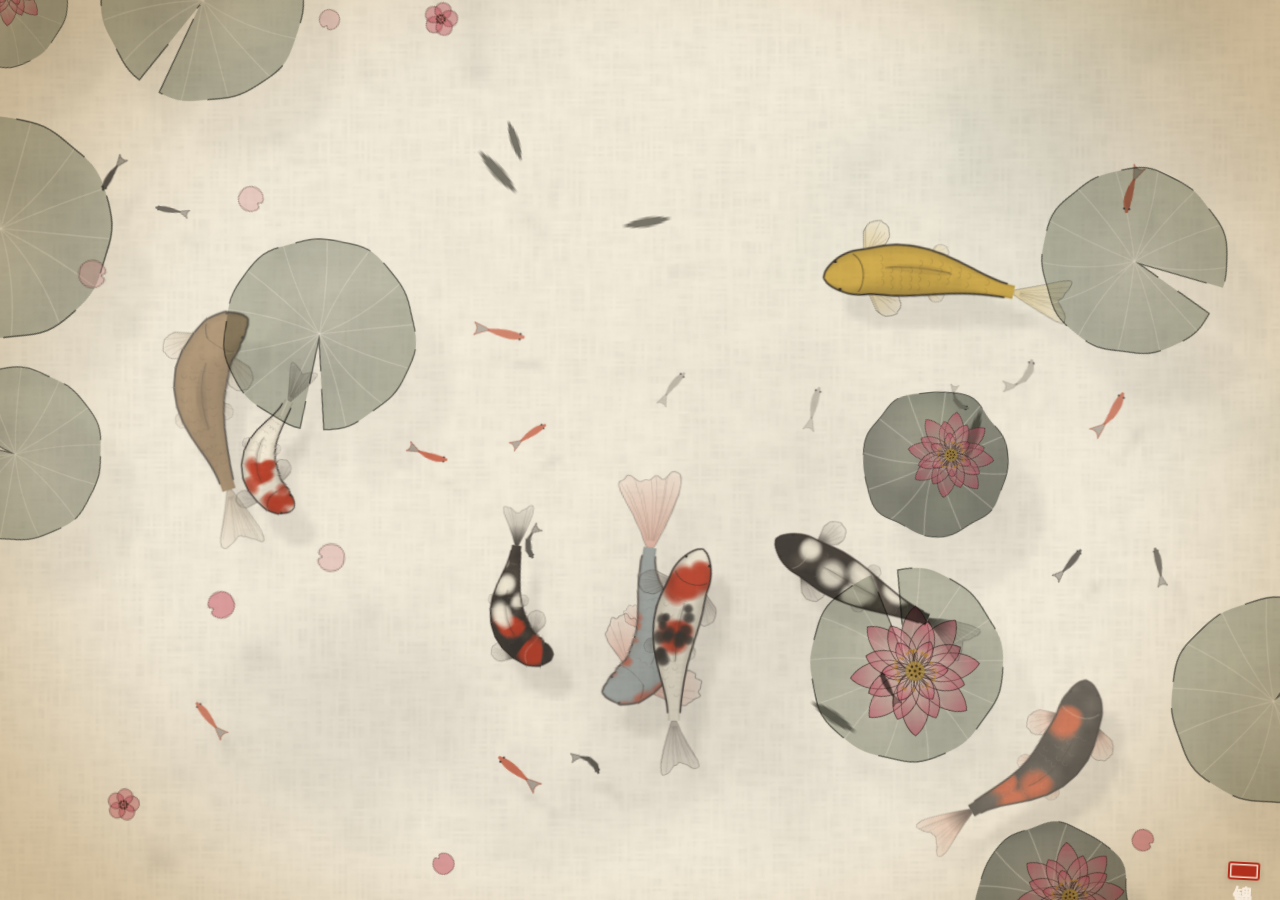
==== commit 76b209f8: "background safari changes" ====
--- a/koi-pond/index.html
+++ b/koi-pond/index.html
@@ -4,6 +4,9 @@
 <meta charset="utf-8">
 <meta name="viewport" content="width=device-width, initial-scale=1, viewport-fit=cover">
 <meta name="theme-color" content="#0b2624">
+<meta name="theme-color" media="(prefers-color-scheme: light)" content="#0b2624">
+<meta name="theme-color" media="(prefers-color-scheme: dark)" content="#0b2624">
+<meta name="apple-mobile-web-app-status-bar-style" content="black-translucent">
 <meta name="description" content="A procedurally generated, interactive top-down Chinese koi pond. Tap to feed the fish.">
 <title>Koi Pond 锦鲤池</title>
 <link rel="stylesheet" href="pond.css">
--- a/koi-pond/pond.css
+++ b/koi-pond/pond.css
@@ -5,6 +5,7 @@
     --ui-line: rgb(255 255 255 / .14);
     --ui-chip: rgb(255 255 255 / .08);
     --accent: #e8573a;
+    --page-bg: #0b2624;
     color-scheme: dark;
   }
   :root[data-style="ink"]{
@@ -14,11 +15,11 @@
     --ui-line: rgb(60 40 20 / .18);
     --ui-chip: rgb(60 40 20 / .07);
     --accent: #b8321f;
+    --page-bg: #efe7d6;
     color-scheme: light;
   }
   *{ box-sizing:border-box; }
-  html,body{ margin:0; height:100%; overflow:hidden; background:#0b2624; overscroll-behavior:none; }
-  :root[data-style="ink"] body{ background:#efe7d6; }
+  html,body{ margin:0; height:100%; overflow:hidden; background:var(--page-bg); overscroll-behavior:none; }
   body{
     font:14px/1.4 ui-sans-serif, system-ui, -apple-system, "Segoe UI", Roboto, "Helvetica Neue", sans-serif;
     color:var(--ui-fg); -webkit-tap-highlight-color:transparent; user-select:none; -webkit-user-select:none;
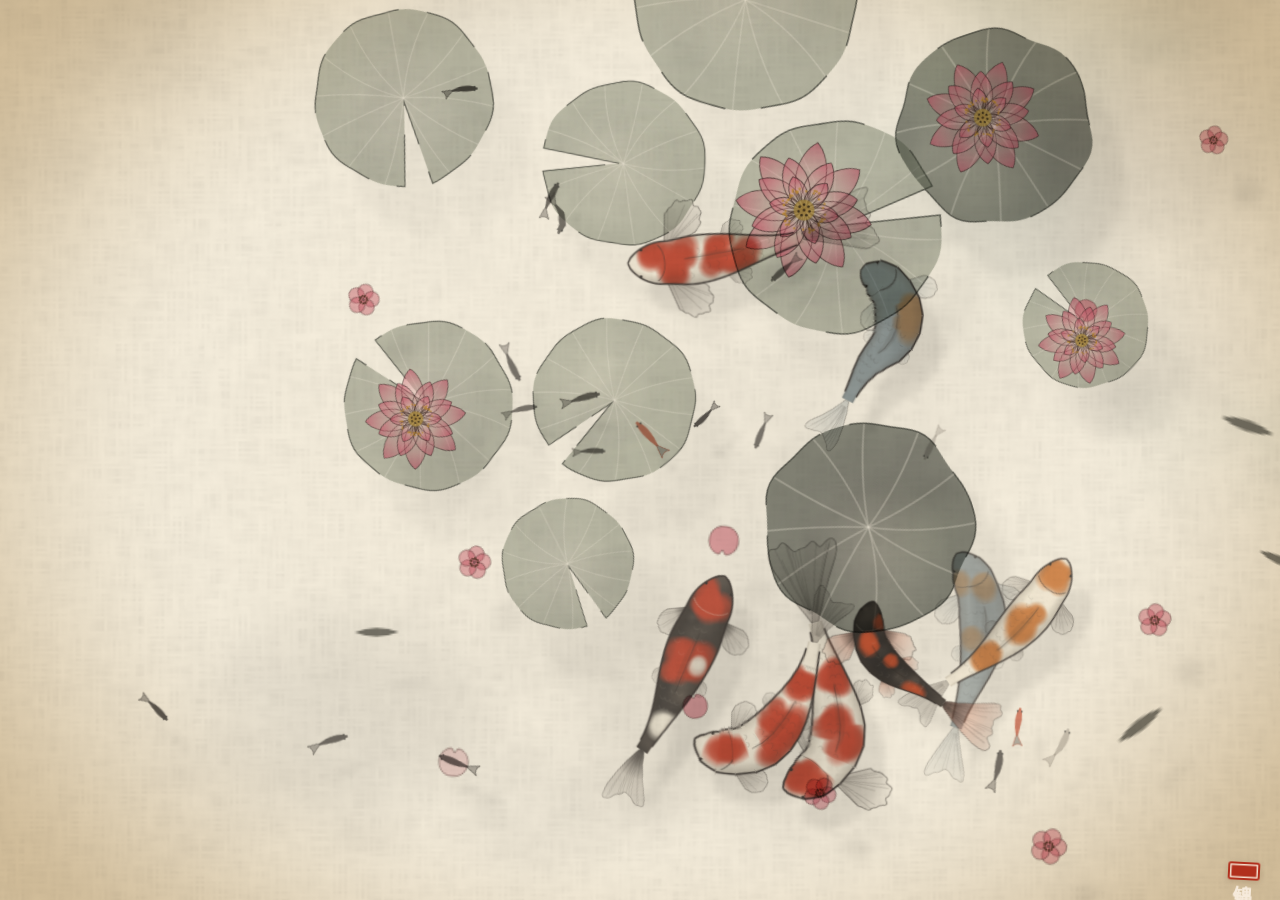
==== commit 425f5863: "added vercel analytics" ====
--- a/koi-pond/index.html
+++ b/koi-pond/index.html
@@ -51,5 +51,9 @@
 </section>
 
 <script type="module" src="pond.js"></script>
+<script>
+  window.va = window.va || function () { (window.vaq = window.vaq || []).push(arguments); };
+</script>
+<script defer src="/_vercel/insights/script.js"></script>
 </body>
 </html>
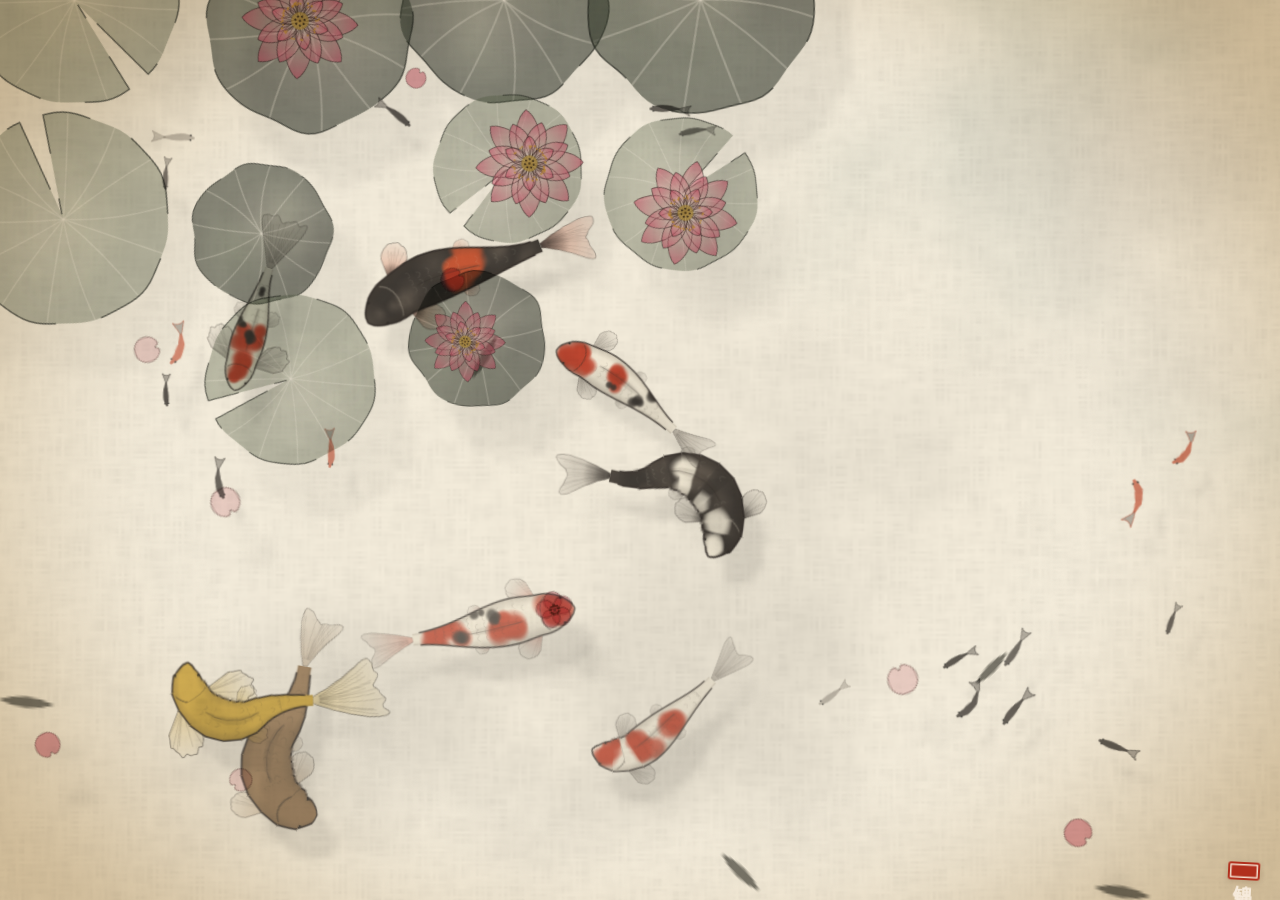
==== commit 99923420: "Perf Optimization" ====
--- a/koi-pond/index.html
+++ b/koi-pond/index.html
@@ -48,6 +48,10 @@
     <button id="zen">Hide UI</button>
   </div>
   <p class="tip">Tap the water to feed · drag to scatter<span class="keys"> · keys: H hide, F fullscreen, S style, M sound</span></p>
+  <div class="perf" id="perf" title="Frame rate (debug). Render resolution adapts automatically to hold 60 fps.">
+    <i class="dot" aria-hidden="true"></i><b id="fps">–</b><span class="u">fps</span>
+    <span id="perf-detail">measuring…</span>
+  </div>
 </section>
 
 <script type="module" src="pond.js"></script>
@@ -56,4 +60,4 @@
 </script>
 <script defer src="/_vercel/insights/script.js"></script>
 </body>
-</html>
+</html>
--- a/koi-pond/pond.css
+++ b/koi-pond/pond.css
@@ -1,111 +1,119 @@
 :root{
-    --ui-bg: rgb(10 24 24 / .58);
-    --ui-fg: #eef3ee;
-    --ui-dim: rgb(238 243 238 / .62);
-    --ui-line: rgb(255 255 255 / .14);
-    --ui-chip: rgb(255 255 255 / .08);
-    --accent: #e8573a;
-    --page-bg: #0b2624;
-    color-scheme: dark;
-  }
-  :root[data-style="ink"]{
-    --ui-bg: rgb(246 239 224 / .74);
-    --ui-fg: #2a2420;
-    --ui-dim: rgb(42 36 32 / .6);
-    --ui-line: rgb(60 40 20 / .18);
-    --ui-chip: rgb(60 40 20 / .07);
-    --accent: #b8321f;
-    --page-bg: #efe7d6;
-    color-scheme: light;
-  }
-  *{ box-sizing:border-box; }
-  html,body{ margin:0; height:100%; overflow:hidden; background:var(--page-bg); overscroll-behavior:none; }
-  body{
-    font:14px/1.4 ui-sans-serif, system-ui, -apple-system, "Segoe UI", Roboto, "Helvetica Neue", sans-serif;
-    color:var(--ui-fg); -webkit-tap-highlight-color:transparent; user-select:none; -webkit-user-select:none;
-  }
-  #pond{ position:fixed; inset:0; width:100%; height:100%; display:block; touch-action:none; cursor:crosshair; }
+  --ui-bg: rgb(10 24 24 / .58);
+  --ui-fg: #eef3ee;
+  --ui-dim: rgb(238 243 238 / .62);
+  --ui-line: rgb(255 255 255 / .14);
+  --ui-chip: rgb(255 255 255 / .08);
+  --accent: #e8573a;
+  --page-bg: #0b2624;
+  color-scheme: dark;
+}
+:root[data-style="ink"]{
+  --ui-bg: rgb(246 239 224 / .74);
+  --ui-fg: #2a2420;
+  --ui-dim: rgb(42 36 32 / .6);
+  --ui-line: rgb(60 40 20 / .18);
+  --ui-chip: rgb(60 40 20 / .07);
+  --accent: #b8321f;
+  --page-bg: #efe7d6;
+  color-scheme: light;
+}
+*{ box-sizing:border-box; }
+html,body{ margin:0; height:100%; overflow:hidden; background:var(--page-bg); overscroll-behavior:none; }
+body{
+  font:14px/1.4 ui-sans-serif, system-ui, -apple-system, "Segoe UI", Roboto, "Helvetica Neue", sans-serif;
+  color:var(--ui-fg); -webkit-tap-highlight-color:transparent; user-select:none; -webkit-user-select:none;
+}
+#pond{ position:fixed; inset:0; width:100%; height:100%; display:block; touch-action:none; cursor:crosshair; }
 
-  /* panel */
-  #panel{
-    position:fixed; z-index:3;
-    right:max(16px, env(safe-area-inset-right)); bottom:calc(max(20px, env(safe-area-inset-bottom)) + 76px);
-    width:min(300px, calc(100vw - 32px)); max-height:calc(100dvh - 120px); overflow:auto;
-    padding:14px 16px 12px; border-radius:18px; border:1px solid var(--ui-line);
-    background:var(--ui-bg); color:var(--ui-fg);
-    backdrop-filter:blur(18px) saturate(1.3); -webkit-backdrop-filter:blur(18px) saturate(1.3);
-    box-shadow:0 12px 40px rgb(0 0 0 / .28);
-    transform-origin:bottom right; transition:opacity .25s, transform .25s, visibility 0s;
-  }
-  #panel:not(.open){ opacity:0; transform:translateY(10px) scale(.97); visibility:hidden; pointer-events:none; transition:opacity .25s, transform .25s, visibility 0s .25s; }
-  @media (max-width:560px){
-    #panel{ left:12px; right:12px; width:auto; bottom:calc(max(16px, env(safe-area-inset-bottom)) + 72px); }
-  }
-  .head{ display:flex; align-items:center; justify-content:space-between; margin-bottom:10px; }
-  .title b{ font:600 18px/1 "Songti SC","STSong","Noto Serif SC","Noto Serif CJK SC",serif; letter-spacing:.08em; margin-right:8px; }
-  .title span{ color:var(--ui-dim); font-size:12px; letter-spacing:.04em; text-transform:uppercase; }
-  .x{ border:0; background:none; color:var(--ui-dim); font-size:22px; line-height:1; cursor:pointer; padding:4px 6px; }
-  .seg{ display:grid; grid-template-columns:1fr 1fr; gap:4px; padding:3px; border-radius:11px; background:var(--ui-chip); margin-bottom:12px; }
-  .seg button{ border:0; border-radius:8px; padding:7px 0; background:none; color:var(--ui-fg); font:inherit; font-weight:500; cursor:pointer; opacity:.7; }
-  .seg button[aria-pressed="true"]{ background:var(--accent); color:#fff; opacity:1; }
-  .rows label{ display:grid; grid-template-columns:1fr auto; align-items:center; column-gap:8px; margin:2px 0 8px; }
-  .rows output{ font-variant-numeric:tabular-nums; color:var(--ui-dim); font-size:12px; }
-  .rows input{ grid-column:1 / -1; width:100%; margin:4px 0 0; accent-color:var(--accent); height:22px; }
-  .toggle{ display:flex; align-items:center; gap:8px; margin:4px 0 12px; cursor:pointer; }
-  .toggle input{ accent-color:var(--accent); width:16px; height:16px; }
-  .actions{ display:grid; grid-template-columns:repeat(3,1fr); gap:6px; }
-  .actions button{ border:1px solid var(--ui-line); background:var(--ui-chip); color:var(--ui-fg); font:inherit; font-size:12.5px; border-radius:9px; padding:8px 4px; cursor:pointer; }
-  .actions button:hover{ border-color:var(--accent); }
-  .tip{ margin:10px 0 0; color:var(--ui-dim); font-size:12px; text-align:center; }
+/* panel */
+#panel{
+  position:fixed; z-index:3;
+  right:max(16px, env(safe-area-inset-right)); bottom:calc(max(20px, env(safe-area-inset-bottom)) + 76px);
+  width:min(300px, calc(100vw - 32px)); max-height:calc(100dvh - 120px); overflow:auto;
+  padding:14px 16px 12px; border-radius:18px; border:1px solid var(--ui-line);
+  background:var(--ui-bg); color:var(--ui-fg);
+  backdrop-filter:blur(18px) saturate(1.3); -webkit-backdrop-filter:blur(18px) saturate(1.3);
+  box-shadow:0 12px 40px rgb(0 0 0 / .28);
+  transform-origin:bottom right; transition:opacity .25s, transform .25s, visibility 0s;
+}
+#panel:not(.open){ opacity:0; transform:translateY(10px) scale(.97); visibility:hidden; pointer-events:none; transition:opacity .25s, transform .25s, visibility 0s .25s; }
+@media (max-width:560px){
+  #panel{ left:12px; right:12px; width:auto; bottom:calc(max(16px, env(safe-area-inset-bottom)) + 72px); }
+}
+.head{ display:flex; align-items:center; justify-content:space-between; margin-bottom:10px; }
+.title b{ font:600 18px/1 "Songti SC","STSong","Noto Serif SC","Noto Serif CJK SC",serif; letter-spacing:.08em; margin-right:8px; }
+.title span{ color:var(--ui-dim); font-size:12px; letter-spacing:.04em; text-transform:uppercase; }
+.x{ border:0; background:none; color:var(--ui-dim); font-size:22px; line-height:1; cursor:pointer; padding:4px 6px; }
+.seg{ display:grid; grid-template-columns:1fr 1fr; gap:4px; padding:3px; border-radius:11px; background:var(--ui-chip); margin-bottom:12px; }
+.seg button{ border:0; border-radius:8px; padding:7px 0; background:none; color:var(--ui-fg); font:inherit; font-weight:500; cursor:pointer; opacity:.7; }
+.seg button[aria-pressed="true"]{ background:var(--accent); color:#fff; opacity:1; }
+.rows label{ display:grid; grid-template-columns:1fr auto; align-items:center; column-gap:8px; margin:2px 0 8px; }
+.rows output{ font-variant-numeric:tabular-nums; color:var(--ui-dim); font-size:12px; }
+.rows input{ grid-column:1 / -1; width:100%; margin:4px 0 0; accent-color:var(--accent); height:22px; }
+.toggle{ display:flex; align-items:center; gap:8px; margin:4px 0 12px; cursor:pointer; }
+.toggle input{ accent-color:var(--accent); width:16px; height:16px; }
+.actions{ display:grid; grid-template-columns:repeat(3,1fr); gap:6px; }
+.actions button{ border:1px solid var(--ui-line); background:var(--ui-chip); color:var(--ui-fg); font:inherit; font-size:12.5px; border-radius:9px; padding:8px 4px; cursor:pointer; }
+.actions button:hover{ border-color:var(--accent); }
+.tip{ margin:10px 0 0; color:var(--ui-dim); font-size:12px; text-align:center; }
 
-  /* sound */
-  .sound{ margin:0 0 12px; padding:10px 12px 2px; border-radius:12px; background:var(--ui-chip); }
-  .sh{ display:flex; align-items:center; justify-content:space-between; margin-bottom:6px; font-weight:600; }
-  .sw{ position:relative; display:inline-block; width:38px; height:22px; cursor:pointer; flex:none; }
-  .sw input{ position:absolute; inset:0; width:100%; height:100%; margin:0; opacity:0; cursor:pointer; }
-  .sw i{ position:absolute; inset:0; border-radius:999px; background:var(--ui-line); transition:background .2s; pointer-events:none; }
-  .sw i::after{ content:""; position:absolute; top:3px; left:3px; width:16px; height:16px; border-radius:50%; background:#fff; box-shadow:0 1px 3px rgb(0 0 0 / .3); transition:transform .2s; }
-  .sw input:checked + i{ background:var(--accent); }
-  .sw input:checked + i::after{ transform:translateX(16px); }
-  .sw input:focus-visible + i{ outline:2px solid var(--accent); outline-offset:2px; }
-  .snd-body{ transition:opacity .2s; }
-  .sound:not(.on) .snd-body{ opacity:.45; }
-  .grp{ margin:8px 0 4px; font-size:11px; letter-spacing:.08em; text-transform:uppercase; color:var(--ui-dim); }
-  .ch{ display:grid; grid-template-columns:auto 1fr auto; align-items:center; column-gap:8px; margin:2px 0 8px; cursor:pointer; }
-  .ch.master{ grid-template-columns:1fr auto; cursor:default; }
-  .ch input[type=checkbox]{ accent-color:var(--accent); width:15px; height:15px; margin:0; }
-  .ch output{ font-variant-numeric:tabular-nums; color:var(--ui-dim); font-size:12px; }
-  .ch input[type=range]{ grid-column:1 / -1; width:100%; margin:4px 0 0; accent-color:var(--accent); height:22px; }
-  .ch.off > span, .ch.off output, .ch.off input[type=range]{ opacity:.45; }
-  .ch small{ color:var(--ui-dim); font-size:11px; margin-left:4px; }
-  .credit{ margin:0 0 8px; font-size:11px; color:var(--ui-dim); }
-  .credit a{ color:inherit; }
+/* fps meter (debug) */
+.perf{ display:flex; align-items:baseline; gap:5px; margin:10px 0 0; padding:7px 10px; border-radius:9px; background:var(--ui-chip);
+  font:11px/1.3 ui-monospace, SFMono-Regular, Menlo, Consolas, monospace; font-variant-numeric:tabular-nums; color:var(--ui-dim); }
+.perf b{ font-size:15px; font-weight:600; color:var(--ui-fg); min-width:2.2ch; text-align:right; }
+.perf .dot{ width:7px; height:7px; border-radius:50%; background:var(--ui-dim); align-self:center; flex:none; }
+.perf.ok .dot{ background:#3fae5a; } .perf.warn .dot{ background:#d79a22; } .perf.bad .dot{ background:#e04a3a; }
+.perf #perf-detail{ margin-left:auto; text-align:right; white-space:nowrap; overflow:hidden; text-overflow:ellipsis; }
 
-  /* hint */
-  #hint{
-    position:fixed; z-index:2; left:50%; top:max(18px, env(safe-area-inset-top)); transform:translateX(-50%);
-    padding:9px 16px; border-radius:999px; background:var(--ui-bg); color:var(--ui-fg); border:1px solid var(--ui-line);
-    backdrop-filter:blur(12px); -webkit-backdrop-filter:blur(12px); pointer-events:none; white-space:nowrap;
-    font-size:13px; letter-spacing:.02em; transition:opacity 1.2s, transform 1.2s;
-  }
-  #hint.gone{ opacity:0; transform:translate(-50%,-8px); }
+/* sound */
+.sound{ margin:0 0 12px; padding:10px 12px 2px; border-radius:12px; background:var(--ui-chip); }
+.sh{ display:flex; align-items:center; justify-content:space-between; margin-bottom:6px; font-weight:600; }
+.sw{ position:relative; display:inline-block; width:38px; height:22px; cursor:pointer; flex:none; }
+.sw input{ position:absolute; inset:0; width:100%; height:100%; margin:0; opacity:0; cursor:pointer; }
+.sw i{ position:absolute; inset:0; border-radius:999px; background:var(--ui-line); transition:background .2s; pointer-events:none; }
+.sw i::after{ content:""; position:absolute; top:3px; left:3px; width:16px; height:16px; border-radius:50%; background:#fff; box-shadow:0 1px 3px rgb(0 0 0 / .3); transition:transform .2s; }
+.sw input:checked + i{ background:var(--accent); }
+.sw input:checked + i::after{ transform:translateX(16px); }
+.sw input:focus-visible + i{ outline:2px solid var(--accent); outline-offset:2px; }
+.snd-body{ transition:opacity .2s; }
+.sound:not(.on) .snd-body{ opacity:.45; }
+.grp{ margin:8px 0 4px; font-size:11px; letter-spacing:.08em; text-transform:uppercase; color:var(--ui-dim); }
+.ch{ display:grid; grid-template-columns:auto 1fr auto; align-items:center; column-gap:8px; margin:2px 0 8px; cursor:pointer; }
+.ch.master{ grid-template-columns:1fr auto; cursor:default; }
+.ch input[type=checkbox]{ accent-color:var(--accent); width:15px; height:15px; margin:0; }
+.ch output{ font-variant-numeric:tabular-nums; color:var(--ui-dim); font-size:12px; }
+.ch input[type=range]{ grid-column:1 / -1; width:100%; margin:4px 0 0; accent-color:var(--accent); height:22px; }
+.ch.off > span, .ch.off output, .ch.off input[type=range]{ opacity:.45; }
+.ch small{ color:var(--ui-dim); font-size:11px; margin-left:4px; }
+.credit{ margin:0 0 8px; font-size:11px; color:var(--ui-dim); }
+.credit a{ color:inherit; }
 
-  /* seal stamp — doubles as the controls button */
-  .seal{
-    position:fixed; z-index:3; right:max(20px, env(safe-area-inset-right)); bottom:max(20px, env(safe-area-inset-bottom));
-    writing-mode:vertical-rl; font:600 19px/1.05 "Songti SC","STSong","Noto Serif SC","Noto Serif CJK SC",serif;
-    color:#f6eadb; background:#b1301d; padding:8px 6px; border:0; border-radius:3px; letter-spacing:.06em; cursor:pointer;
-    box-shadow:inset 0 0 0 2px #b1301d, inset 0 0 0 3.5px #f2dccb, 0 4px 14px rgb(0 0 0 / .25);
-    transform:rotate(3deg); transition:transform .25s, opacity .5s, box-shadow .25s;
-  }
-  .seal::before{ content:""; position:absolute; inset:-10px; }   /* larger tap target */
-  .seal:hover{ transform:rotate(3deg) scale(1.06); }
-  .seal:active{ transform:rotate(3deg) scale(.96); }
-  .seal[aria-expanded="true"]{ transform:rotate(0deg) scale(1.04); box-shadow:inset 0 0 0 2px #b1301d, inset 0 0 0 3.5px #f2dccb, 0 0 0 3px rgb(242 220 203 / .35), 0 4px 14px rgb(0 0 0 / .3); }
-  .seal:focus-visible{ outline:2px solid #f2dccb; outline-offset:4px; }
-  :root[data-style="ink"] .seal{ box-shadow:inset 0 0 0 2px #b1301d, inset 0 0 0 3.5px #f2dccb, 0 2px 6px rgb(60 30 10 / .18); }
-  body.zen:not(.awake) .seal{ opacity:.55; }
-  @media (max-width:560px){ .seal{ right:max(16px, env(safe-area-inset-right)); bottom:max(16px, env(safe-area-inset-bottom)); } }
-  .nogl{ position:fixed; inset:0; display:grid; place-items:center; padding:24px; text-align:center; color:#eef3ee; }
-  @media (pointer: coarse){ .tip .keys{ display:none; } }
-  @media (prefers-reduced-motion: reduce){ #panel, #hint{ transition:none; } }
+/* hint */
+#hint{
+  position:fixed; z-index:2; left:50%; top:max(18px, env(safe-area-inset-top)); transform:translateX(-50%);
+  padding:9px 16px; border-radius:999px; background:var(--ui-bg); color:var(--ui-fg); border:1px solid var(--ui-line);
+  backdrop-filter:blur(12px); -webkit-backdrop-filter:blur(12px); pointer-events:none; white-space:nowrap;
+  font-size:13px; letter-spacing:.02em; transition:opacity 1.2s, transform 1.2s;
+}
+#hint.gone{ opacity:0; transform:translate(-50%,-8px); }
+
+/* seal stamp — doubles as the controls button */
+.seal{
+  position:fixed; z-index:3; right:max(20px, env(safe-area-inset-right)); bottom:max(20px, env(safe-area-inset-bottom));
+  writing-mode:vertical-rl; font:600 19px/1.05 "Songti SC","STSong","Noto Serif SC","Noto Serif CJK SC",serif;
+  color:#f6eadb; background:#b1301d; padding:8px 6px; border:0; border-radius:3px; letter-spacing:.06em; cursor:pointer;
+  box-shadow:inset 0 0 0 2px #b1301d, inset 0 0 0 3.5px #f2dccb, 0 4px 14px rgb(0 0 0 / .25);
+  transform:rotate(3deg); transition:transform .25s, opacity .5s, box-shadow .25s;
+}
+.seal::before{ content:""; position:absolute; inset:-10px; }   /* larger tap target */
+.seal:hover{ transform:rotate(3deg) scale(1.06); }
+.seal:active{ transform:rotate(3deg) scale(.96); }
+.seal[aria-expanded="true"]{ transform:rotate(0deg) scale(1.04); box-shadow:inset 0 0 0 2px #b1301d, inset 0 0 0 3.5px #f2dccb, 0 0 0 3px rgb(242 220 203 / .35), 0 4px 14px rgb(0 0 0 / .3); }
+.seal:focus-visible{ outline:2px solid #f2dccb; outline-offset:4px; }
+:root[data-style="ink"] .seal{ box-shadow:inset 0 0 0 2px #b1301d, inset 0 0 0 3.5px #f2dccb, 0 2px 6px rgb(60 30 10 / .18); }
+body.zen:not(.awake) .seal{ opacity:.55; }
+@media (max-width:560px){ .seal{ right:max(16px, env(safe-area-inset-right)); bottom:max(16px, env(safe-area-inset-bottom)); } }
+.nogl{ position:fixed; inset:0; display:grid; place-items:center; padding:24px; text-align:center; color:#eef3ee; }
+@media (pointer: coarse){ .tip .keys{ display:none; } }
+@media (prefers-reduced-motion: reduce){ #panel, #hint{ transition:none; } }
